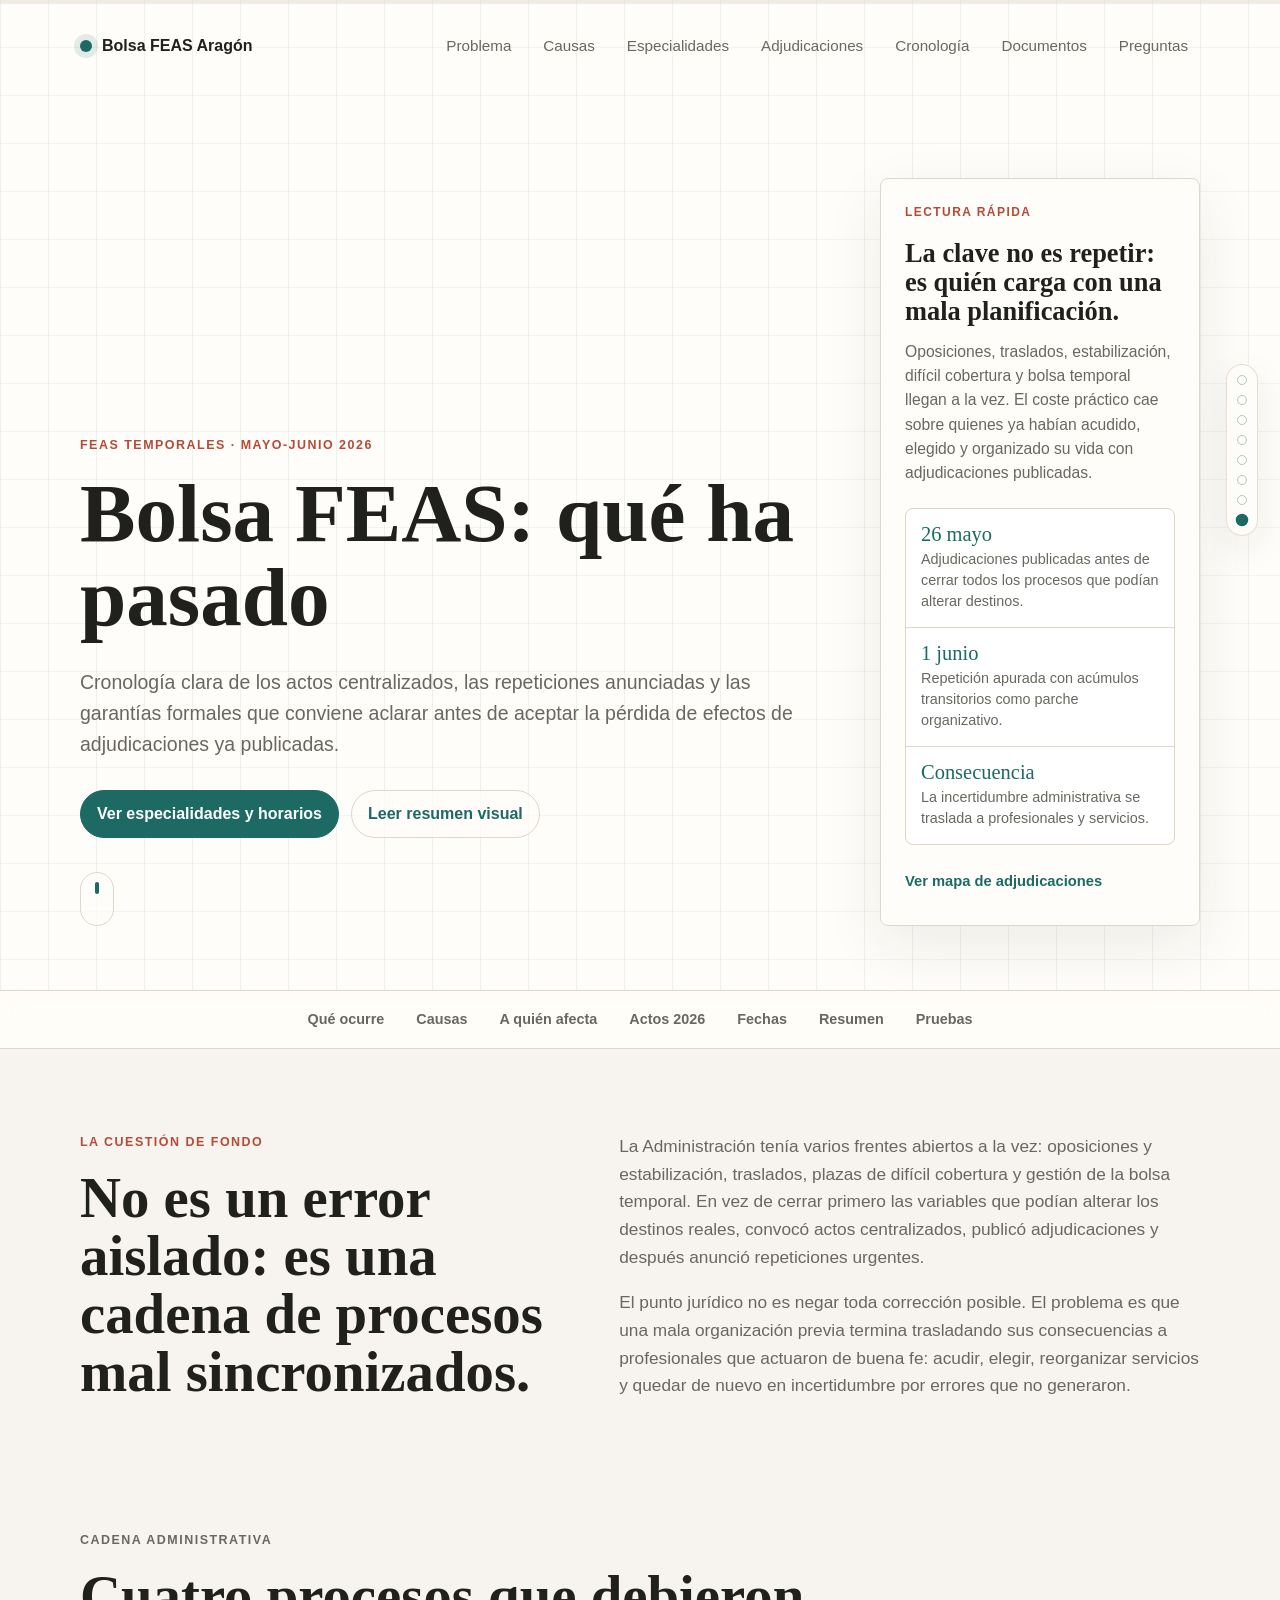
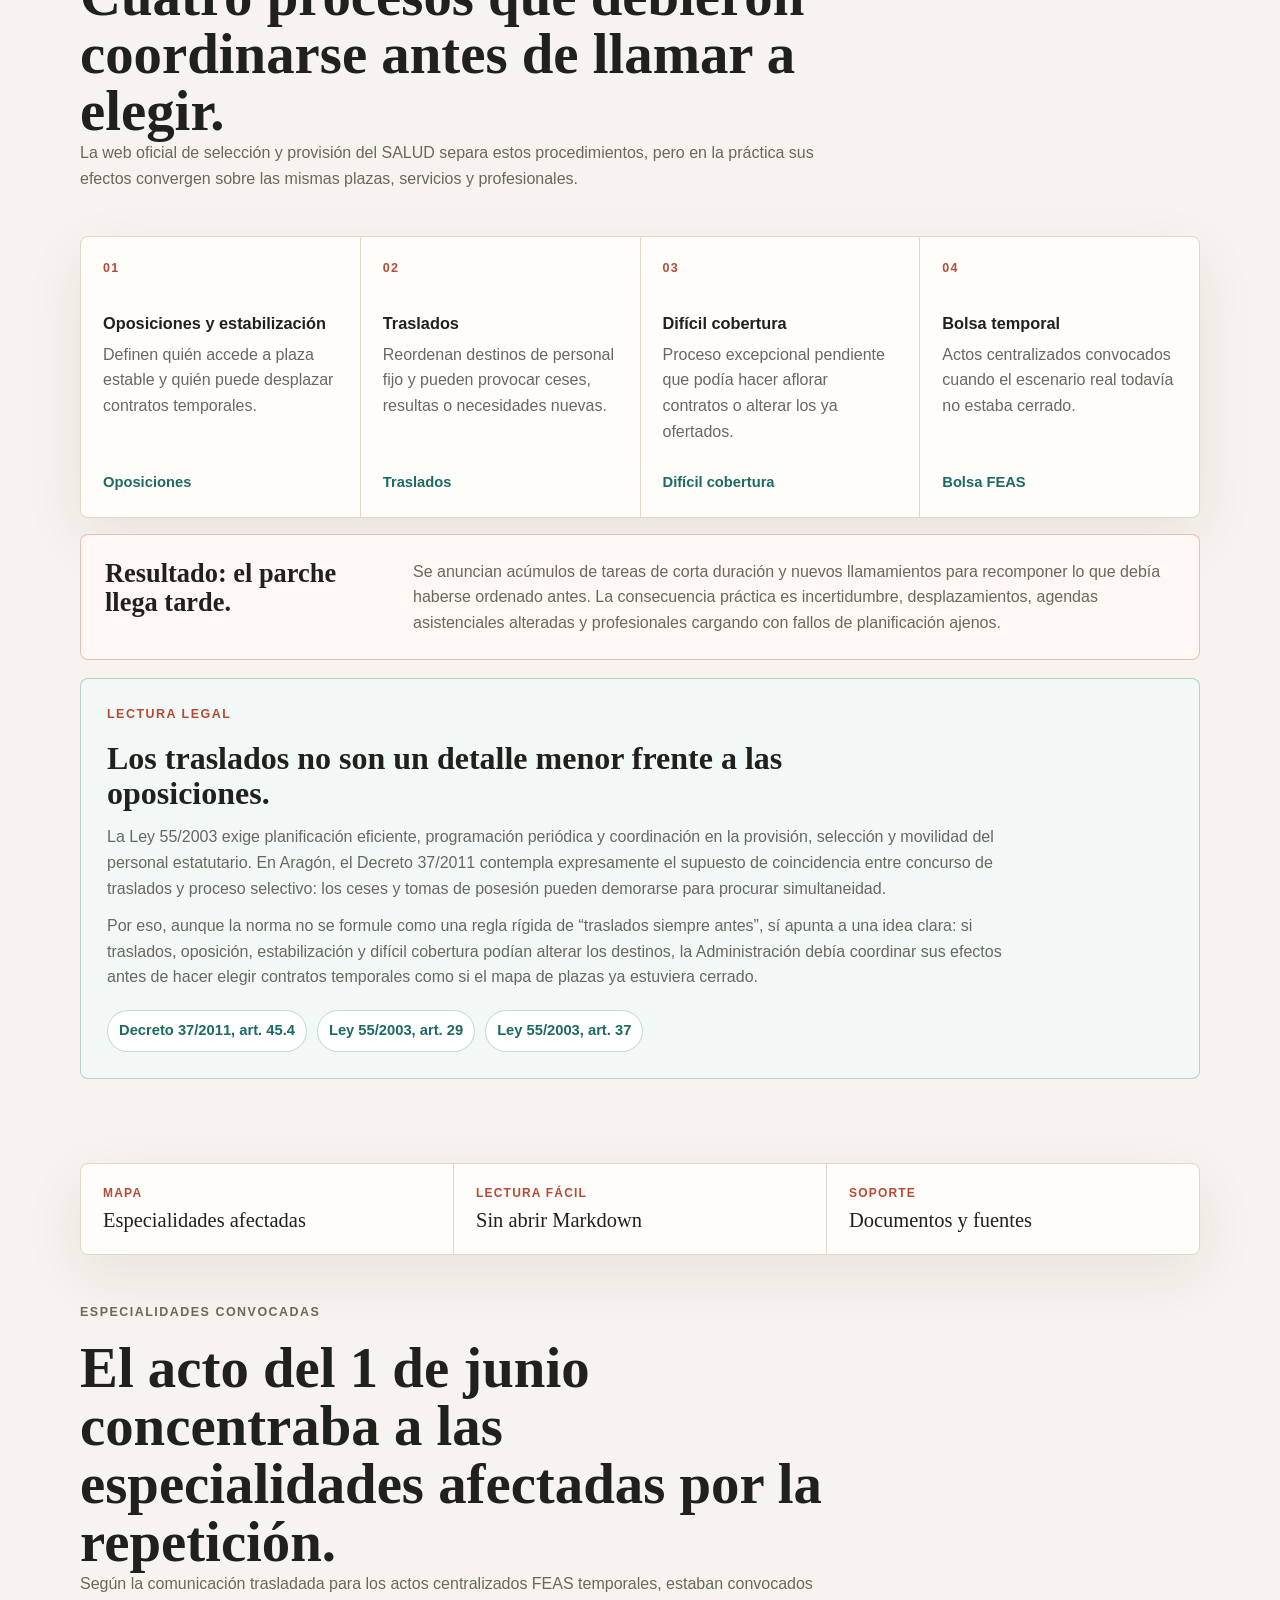
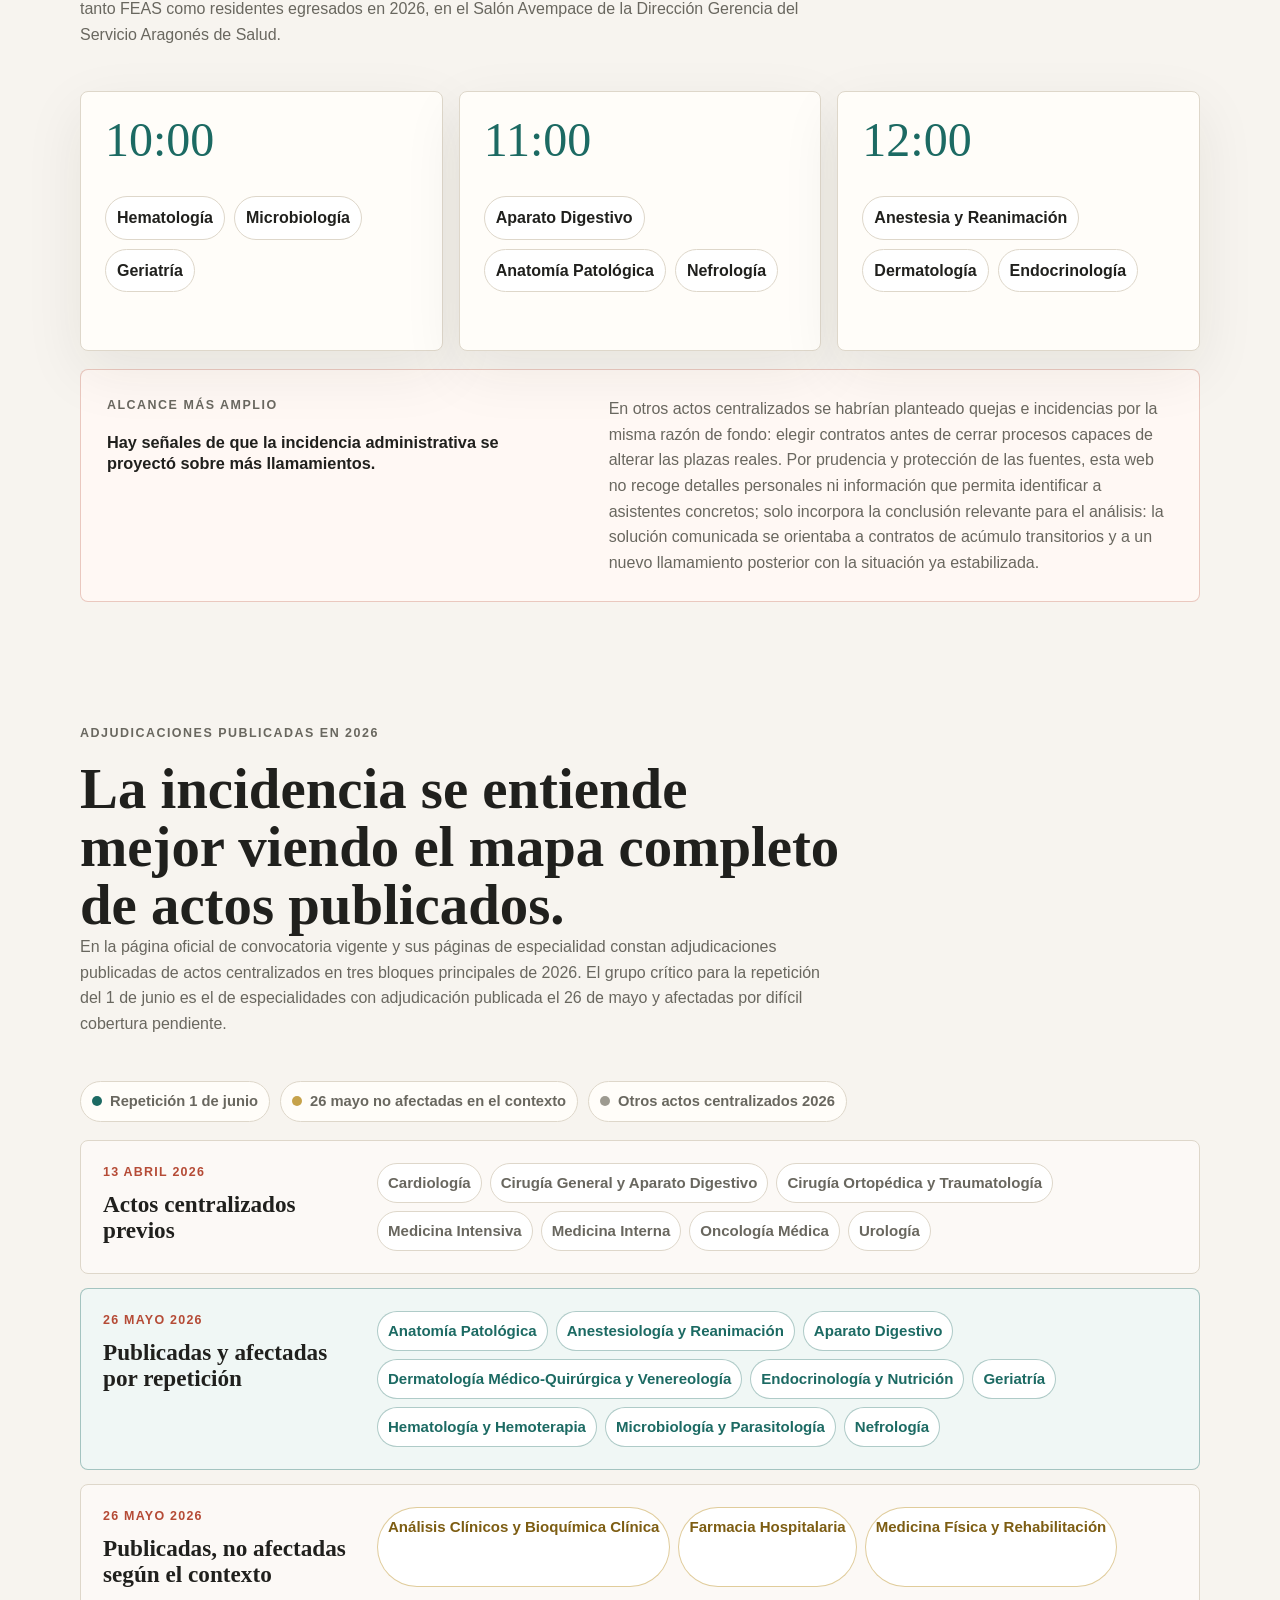
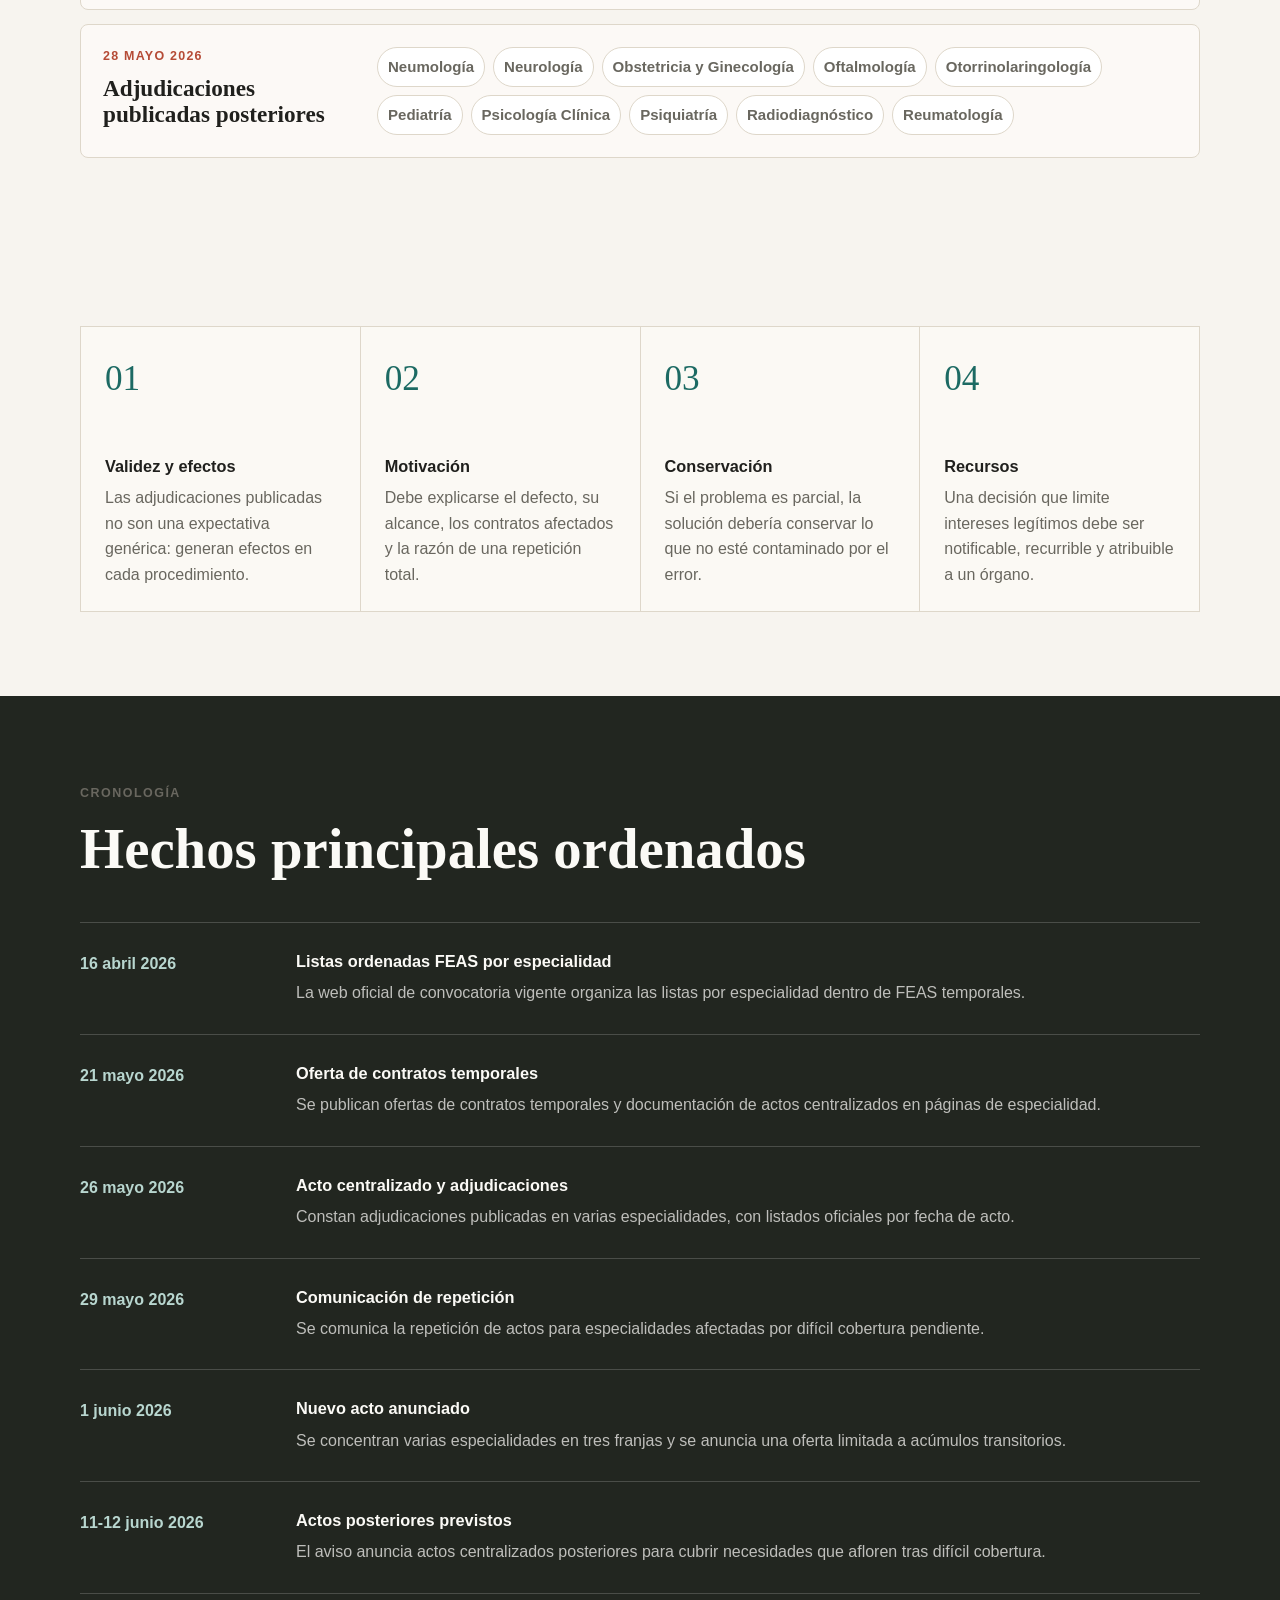
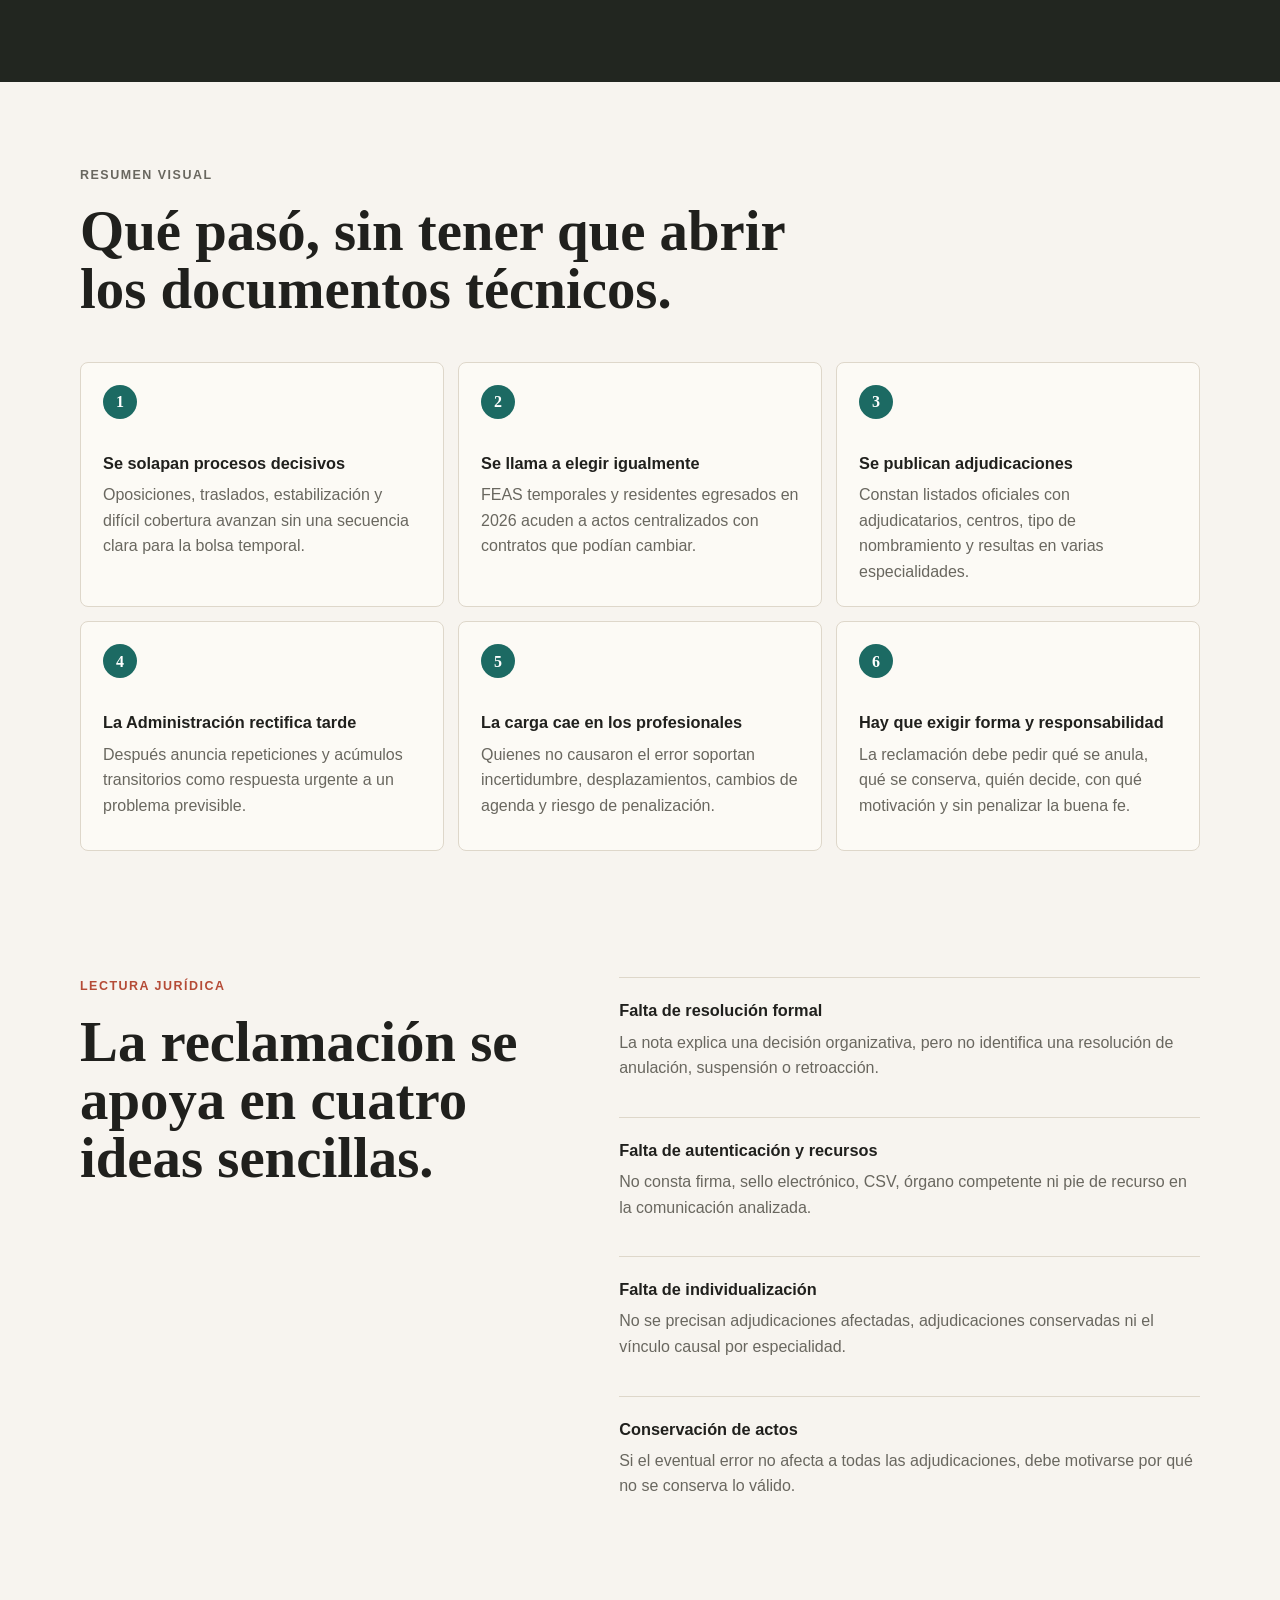
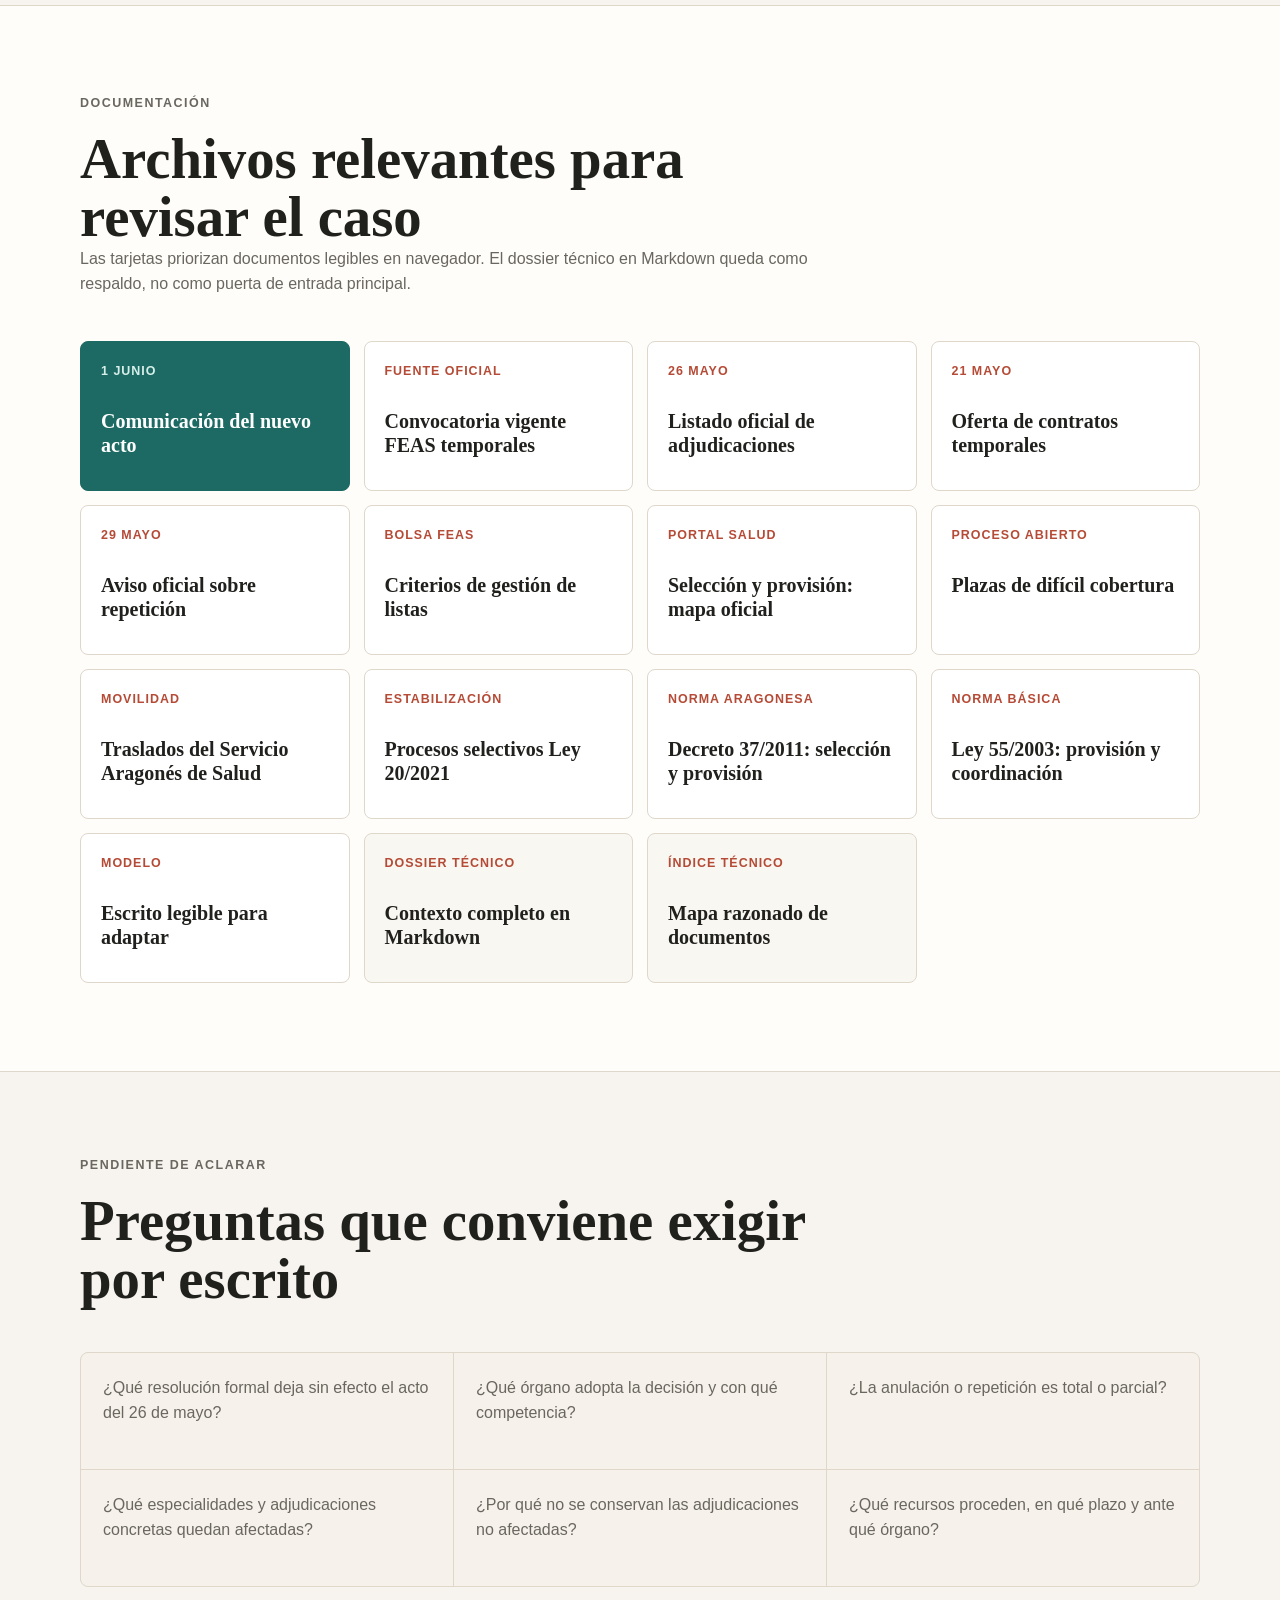
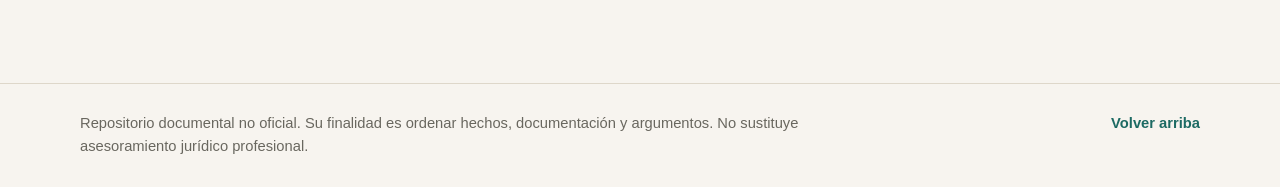
==== index.html @ f65b3ccf "Generaliza foco a especialidades afectadas" ====
<!doctype html>
<html lang="es">
  <head>
    <meta charset="utf-8" />
    <meta name="viewport" content="width=device-width, initial-scale=1" />
    <meta name="robots" content="index,follow" />
    <title>Actos centralizados Bolsa FEAS Aragón | Cronología y documentación</title>
    <meta
      name="description"
      content="Resumen ordenado de la controversia sobre la repetición de actos centralizados de Bolsa FEAS Aragón en varias especialidades, mayo-junio de 2026."
    />
    <link
      rel="icon"
      href="data:image/svg+xml,%3Csvg xmlns='http://www.w3.org/2000/svg' viewBox='0 0 32 32'%3E%3Crect width='32' height='32' rx='7' fill='%231c6a63'/%3E%3Cpath d='M9 20h14v3H9zm0-6h14v3H9zm0-6h14v3H9z' fill='%23fffdf9'/%3E%3C/svg%3E"
    />
    <link rel="stylesheet" href="styles.css" />
  </head>
  <body>
    <div class="scroll-progress" aria-hidden="true">
      <span></span>
    </div>

    <nav class="section-rail" aria-label="Progreso por secciones">
      <a href="#problema" data-section-target="problema" aria-label="Problema"></a>
      <a href="#causas" data-section-target="causas" aria-label="Causas administrativas"></a>
      <a href="#especialidades" data-section-target="especialidades" aria-label="Especialidades"></a>
      <a href="#adjudicaciones" data-section-target="adjudicaciones" aria-label="Adjudicaciones 2026"></a>
      <a href="#cronologia" data-section-target="cronologia" aria-label="Cronología"></a>
      <a href="#resumen" data-section-target="resumen" aria-label="Resumen"></a>
      <a href="#documentos" data-section-target="documentos" aria-label="Documentos"></a>
      <a href="#preguntas" data-section-target="preguntas" aria-label="Preguntas"></a>
    </nav>

    <header class="site-header" id="inicio">
      <nav class="nav" aria-label="Navegación principal">
        <a class="mark" href="#inicio" aria-label="Inicio">
          <span class="mark-dot"></span>
          Bolsa FEAS Aragón
        </a>
        <div class="nav-links">
          <a href="#problema">Problema</a>
          <a href="#causas">Causas</a>
          <a href="#especialidades">Especialidades</a>
          <a href="#adjudicaciones">Adjudicaciones</a>
          <a href="#cronologia">Cronología</a>
          <a href="#documentos">Documentos</a>
          <a href="#preguntas">Preguntas</a>
        </div>
      </nav>

      <section class="hero">
        <div class="hero-copy">
          <p class="eyebrow">FEAS temporales · Mayo-junio 2026</p>
          <h1>Bolsa FEAS: qué ha pasado</h1>
          <p class="lead">
            Cronología clara de los actos centralizados, las repeticiones anunciadas y las garantías
            formales que conviene aclarar antes de aceptar la pérdida de efectos de adjudicaciones ya
            publicadas.
          </p>
          <div class="hero-actions" aria-label="Accesos destacados">
            <a class="button primary-button" href="#especialidades">Ver especialidades y horarios</a>
            <a class="button ghost-button" href="#resumen">Leer resumen visual</a>
          </div>
          <a class="scroll-cue" href="#problema" aria-label="Continuar hacia el contenido">
            <span></span>
          </a>
        </div>
        <aside class="status-panel" aria-label="Lectura rápida del caso">
          <p class="panel-kicker">Lectura rápida</p>
          <strong class="panel-title">La clave no es repetir: es quién carga con una mala planificación.</strong>
          <p class="panel-copy">
            Oposiciones, traslados, estabilización, difícil cobertura y bolsa temporal llegan a la
            vez. El coste práctico cae sobre quienes ya habían acudido, elegido y organizado su vida
            con adjudicaciones publicadas.
          </p>
          <dl class="signal-list">
            <div>
              <dt>26 mayo</dt>
              <dd>Adjudicaciones publicadas antes de cerrar todos los procesos que podían alterar destinos.</dd>
            </div>
            <div>
              <dt>1 junio</dt>
              <dd>Repetición apurada con acúmulos transitorios como parche organizativo.</dd>
            </div>
            <div>
              <dt>Consecuencia</dt>
              <dd>La incertidumbre administrativa se traslada a profesionales y servicios.</dd>
            </div>
          </dl>
          <a class="panel-link" href="#adjudicaciones">Ver mapa de adjudicaciones</a>
        </aside>
      </section>
    </header>

    <main>
      <aside class="quick-map" aria-label="Ruta rápida">
        <a href="#problema">Qué ocurre</a>
        <a href="#causas">Causas</a>
        <a href="#especialidades">A quién afecta</a>
        <a href="#adjudicaciones">Actos 2026</a>
        <a href="#cronologia">Fechas</a>
        <a href="#resumen">Resumen</a>
        <a href="#documentos">Pruebas</a>
      </aside>

      <section class="section intro-grid" id="problema">
        <div>
          <p class="section-kicker">La cuestión de fondo</p>
          <h2>No es un error aislado: es una cadena de procesos mal sincronizados.</h2>
        </div>
        <div class="intro-copy">
          <p>
            La Administración tenía varios frentes abiertos a la vez: oposiciones y estabilización,
            traslados, plazas de difícil cobertura y gestión de la bolsa temporal. En vez de cerrar
            primero las variables que podían alterar los destinos reales, convocó actos centralizados,
            publicó adjudicaciones y después anunció repeticiones urgentes.
          </p>
          <p>
            El punto jurídico no es negar toda corrección posible. El problema es que una mala
            organización previa termina trasladando sus consecuencias a profesionales que actuaron de
            buena fe: acudir, elegir, reorganizar servicios y quedar de nuevo en incertidumbre por
            errores que no generaron.
          </p>
        </div>
      </section>

      <section class="section causes-section" id="causas">
        <div class="section-heading wide-heading">
          <p class="section-kicker">Cadena administrativa</p>
          <h2>Cuatro procesos que debieron coordinarse antes de llamar a elegir.</h2>
          <p>
            La web oficial de selección y provisión del SALUD separa estos procedimientos, pero en la
            práctica sus efectos convergen sobre las mismas plazas, servicios y profesionales.
          </p>
        </div>

        <div class="chain-grid">
          <article>
            <span>01</span>
            <h3>Oposiciones y estabilización</h3>
            <p>Definen quién accede a plaza estable y quién puede desplazar contratos temporales.</p>
            <a href="https://www.aragon.es/-/oposiciones">Oposiciones</a>
          </article>
          <article>
            <span>02</span>
            <h3>Traslados</h3>
            <p>Reordenan destinos de personal fijo y pueden provocar ceses, resultas o necesidades nuevas.</p>
            <a href="https://www.aragon.es/-/traslados">Traslados</a>
          </article>
          <article>
            <span>03</span>
            <h3>Difícil cobertura</h3>
            <p>Proceso excepcional pendiente que podía hacer aflorar contratos o alterar los ya ofertados.</p>
            <a href="https://www.aragon.es/-/procesos-selectivos-plazas-dificil-cobertura.-servicio-aragones-de-salud">Difícil cobertura</a>
          </article>
          <article>
            <span>04</span>
            <h3>Bolsa temporal</h3>
            <p>Actos centralizados convocados cuando el escenario real todavía no estaba cerrado.</p>
            <a href="https://www.aragon.es/-/convocatoria-vigente">Bolsa FEAS</a>
          </article>
        </div>

        <div class="consequence-band">
          <strong>Resultado: el parche llega tarde.</strong>
          <p>
            Se anuncian acúmulos de tareas de corta duración y nuevos llamamientos para recomponer lo
            que debía haberse ordenado antes. La consecuencia práctica es incertidumbre, desplazamientos,
            agendas asistenciales alteradas y profesionales cargando con fallos de planificación ajenos.
          </p>
        </div>

        <div class="legal-note">
          <p class="section-kicker">Lectura legal</p>
          <h3>Los traslados no son un detalle menor frente a las oposiciones.</h3>
          <p>
            La Ley 55/2003 exige planificación eficiente, programación periódica y coordinación en la
            provisión, selección y movilidad del personal estatutario. En Aragón, el Decreto 37/2011
            contempla expresamente el supuesto de coincidencia entre concurso de traslados y proceso
            selectivo: los ceses y tomas de posesión pueden demorarse para procurar simultaneidad.
          </p>
          <p>
            Por eso, aunque la norma no se formule como una regla rígida de “traslados siempre antes”,
            sí apunta a una idea clara: si traslados, oposición, estabilización y difícil cobertura
            podían alterar los destinos, la Administración debía coordinar sus efectos antes de hacer
            elegir contratos temporales como si el mapa de plazas ya estuviera cerrado.
          </p>
          <div class="legal-links">
            <a href="03_documentacion_oficial/05_normativa_general/20110317_decreto_37_2011_seleccion_personal_estatutario.pdf">Decreto 37/2011, art. 45.4</a>
            <a href="https://www.boe.es/buscar/act.php?id=BOE-A-2003-23101#a29">Ley 55/2003, art. 29</a>
            <a href="https://www.boe.es/buscar/act.php?id=BOE-A-2003-23101#a37">Ley 55/2003, art. 37</a>
          </div>
        </div>
      </section>

      <section class="section discovery-strip" aria-label="Lectura rápida">
        <a href="#especialidades">
          <span>Mapa</span>
          Especialidades afectadas
        </a>
        <a href="#resumen">
          <span>Lectura fácil</span>
          Sin abrir Markdown
        </a>
        <a href="#documentos">
          <span>Soporte</span>
          Documentos y fuentes
        </a>
      </section>

      <section class="section specialties-section" id="especialidades">
        <div class="section-heading wide-heading">
          <p class="section-kicker">Especialidades convocadas</p>
          <h2>El acto del 1 de junio concentraba a las especialidades afectadas por la repetición.</h2>
          <p>
            Según la comunicación trasladada para los actos centralizados FEAS temporales, estaban
            convocados tanto FEAS como residentes egresados en 2026, en el Salón Avempace de la
            Dirección Gerencia del Servicio Aragonés de Salud.
          </p>
        </div>

        <div class="schedule-board">
          <article class="schedule-card">
            <time datetime="2026-06-01T10:00">10:00</time>
            <div class="specialty-tags">
              <span>Hematología</span>
              <span>Microbiología</span>
              <span>Geriatría</span>
            </div>
          </article>
          <article class="schedule-card">
            <time datetime="2026-06-01T11:00">11:00</time>
            <div class="specialty-tags">
              <span>Aparato Digestivo</span>
              <span>Anatomía Patológica</span>
              <span>Nefrología</span>
            </div>
          </article>
          <article class="schedule-card">
            <time datetime="2026-06-01T12:00">12:00</time>
            <div class="specialty-tags">
              <span>Anestesia y Reanimación</span>
              <span>Dermatología</span>
              <span>Endocrinología</span>
            </div>
          </article>
        </div>

        <div class="pattern-note">
          <div>
            <p class="section-kicker">Alcance más amplio</p>
            <h3>Hay señales de que la incidencia administrativa se proyectó sobre más llamamientos.</h3>
          </div>
          <p>
            En otros actos centralizados se habrían planteado quejas e incidencias por la misma razón
            de fondo: elegir contratos antes de cerrar procesos capaces de alterar las plazas reales.
            Por prudencia y protección de las fuentes, esta web no recoge detalles personales ni
            información que permita identificar a asistentes concretos; solo incorpora la conclusión
            relevante para el análisis: la solución comunicada se orientaba a contratos de acúmulo
            transitorios y a un nuevo llamamiento posterior con la situación ya estabilizada.
          </p>
        </div>
      </section>

      <section class="section adjudications-section" id="adjudicaciones">
        <div class="section-heading wide-heading">
          <p class="section-kicker">Adjudicaciones publicadas en 2026</p>
          <h2>La incidencia se entiende mejor viendo el mapa completo de actos publicados.</h2>
          <p>
            En la página oficial de convocatoria vigente y sus páginas de especialidad constan
            adjudicaciones publicadas de actos centralizados en tres bloques principales de 2026.
            El grupo crítico para la repetición del 1 de junio es el de especialidades con
            adjudicación publicada el 26 de mayo y afectadas por difícil cobertura pendiente.
          </p>
        </div>

        <div class="legend" aria-label="Leyenda de grupos">
          <span><i class="legend-dot affected"></i> Repetición 1 de junio</span>
          <span><i class="legend-dot not-affected"></i> 26 mayo no afectadas en el contexto</span>
          <span><i class="legend-dot other"></i> Otros actos centralizados 2026</span>
        </div>

        <div class="adjudication-groups">
          <article class="adjudication-group">
            <div class="group-date">
              <span>13 abril 2026</span>
              <strong>Actos centralizados previos</strong>
            </div>
            <div class="specialty-list compact-list">
              <span>Cardiología</span>
              <span>Cirugía General y Aparato Digestivo</span>
              <span>Cirugía Ortopédica y Traumatología</span>
              <span>Medicina Intensiva</span>
              <span>Medicina Interna</span>
              <span>Oncología Médica</span>
              <span>Urología</span>
            </div>
          </article>

          <article class="adjudication-group highlight-group">
            <div class="group-date">
              <span>26 mayo 2026</span>
              <strong>Publicadas y afectadas por repetición</strong>
            </div>
            <div class="specialty-list">
              <span class="affected-item">Anatomía Patológica</span>
              <span class="affected-item">Anestesiología y Reanimación</span>
              <span class="affected-item">Aparato Digestivo</span>
              <span class="affected-item">Dermatología Médico-Quirúrgica y Venereología</span>
              <span class="affected-item">Endocrinología y Nutrición</span>
              <span class="affected-item">Geriatría</span>
              <span class="affected-item">Hematología y Hemoterapia</span>
              <span class="affected-item">Microbiología y Parasitología</span>
              <span class="affected-item">Nefrología</span>
            </div>
          </article>

          <article class="adjudication-group">
            <div class="group-date">
              <span>26 mayo 2026</span>
              <strong>Publicadas, no afectadas según el contexto</strong>
            </div>
            <div class="specialty-list compact-list">
              <span class="not-affected-item">Análisis Clínicos y Bioquímica Clínica</span>
              <span class="not-affected-item">Farmacia Hospitalaria</span>
              <span class="not-affected-item">Medicina Física y Rehabilitación</span>
            </div>
          </article>

          <article class="adjudication-group">
            <div class="group-date">
              <span>28 mayo 2026</span>
              <strong>Adjudicaciones publicadas posteriores</strong>
            </div>
            <div class="specialty-list compact-list">
              <span>Neumología</span>
              <span>Neurología</span>
              <span>Obstetricia y Ginecología</span>
              <span>Oftalmología</span>
              <span>Otorrinolaringología</span>
              <span>Pediatría</span>
              <span>Psicología Clínica</span>
              <span>Psiquiatría</span>
              <span>Radiodiagnóstico</span>
              <span>Reumatología</span>
            </div>
          </article>
        </div>
      </section>

      <section class="section">
        <div class="principles">
          <article>
            <span class="number">01</span>
            <h3>Validez y efectos</h3>
            <p>Las adjudicaciones publicadas no son una expectativa genérica: generan efectos en cada procedimiento.</p>
          </article>
          <article>
            <span class="number">02</span>
            <h3>Motivación</h3>
            <p>Debe explicarse el defecto, su alcance, los contratos afectados y la razón de una repetición total.</p>
          </article>
          <article>
            <span class="number">03</span>
            <h3>Conservación</h3>
            <p>Si el problema es parcial, la solución debería conservar lo que no esté contaminado por el error.</p>
          </article>
          <article>
            <span class="number">04</span>
            <h3>Recursos</h3>
            <p>Una decisión que limite intereses legítimos debe ser notificable, recurrible y atribuible a un órgano.</p>
          </article>
        </div>
      </section>

      <section class="section timeline-section" id="cronologia">
        <div class="section-heading">
          <p class="section-kicker">Cronología</p>
          <h2>Hechos principales ordenados</h2>
        </div>

        <ol class="timeline">
          <li>
            <time datetime="2026-04-16">16 abril 2026</time>
            <div>
              <h3>Listas ordenadas FEAS por especialidad</h3>
              <p>La web oficial de convocatoria vigente organiza las listas por especialidad dentro de FEAS temporales.</p>
            </div>
          </li>
          <li>
            <time datetime="2026-05-21">21 mayo 2026</time>
            <div>
              <h3>Oferta de contratos temporales</h3>
              <p>Se publican ofertas de contratos temporales y documentación de actos centralizados en páginas de especialidad.</p>
            </div>
          </li>
          <li>
            <time datetime="2026-05-26">26 mayo 2026</time>
            <div>
              <h3>Acto centralizado y adjudicaciones</h3>
              <p>Constan adjudicaciones publicadas en varias especialidades, con listados oficiales por fecha de acto.</p>
            </div>
          </li>
          <li>
            <time datetime="2026-05-29">29 mayo 2026</time>
            <div>
              <h3>Comunicación de repetición</h3>
              <p>Se comunica la repetición de actos para especialidades afectadas por difícil cobertura pendiente.</p>
            </div>
          </li>
          <li>
            <time datetime="2026-06-01">1 junio 2026</time>
            <div>
              <h3>Nuevo acto anunciado</h3>
              <p>Se concentran varias especialidades en tres franjas y se anuncia una oferta limitada a acúmulos transitorios.</p>
            </div>
          </li>
          <li>
            <time datetime="2026-06-11">11-12 junio 2026</time>
            <div>
              <h3>Actos posteriores previstos</h3>
              <p>El aviso anuncia actos centralizados posteriores para cubrir necesidades que afloren tras difícil cobertura.</p>
            </div>
          </li>
        </ol>
      </section>

      <section class="section readable-section" id="resumen">
        <div class="section-heading wide-heading">
          <p class="section-kicker">Resumen visual</p>
          <h2>Qué pasó, sin tener que abrir los documentos técnicos.</h2>
        </div>

        <div class="story-grid">
          <article>
            <span>1</span>
            <h3>Se solapan procesos decisivos</h3>
            <p>Oposiciones, traslados, estabilización y difícil cobertura avanzan sin una secuencia clara para la bolsa temporal.</p>
          </article>
          <article>
            <span>2</span>
            <h3>Se llama a elegir igualmente</h3>
            <p>FEAS temporales y residentes egresados en 2026 acuden a actos centralizados con contratos que podían cambiar.</p>
          </article>
          <article>
            <span>3</span>
            <h3>Se publican adjudicaciones</h3>
            <p>Constan listados oficiales con adjudicatarios, centros, tipo de nombramiento y resultas en varias especialidades.</p>
          </article>
          <article>
            <span>4</span>
            <h3>La Administración rectifica tarde</h3>
            <p>Después anuncia repeticiones y acúmulos transitorios como respuesta urgente a un problema previsible.</p>
          </article>
          <article>
            <span>5</span>
            <h3>La carga cae en los profesionales</h3>
            <p>Quienes no causaron el error soportan incertidumbre, desplazamientos, cambios de agenda y riesgo de penalización.</p>
          </article>
          <article>
            <span>6</span>
            <h3>Hay que exigir forma y responsabilidad</h3>
            <p>La reclamación debe pedir qué se anula, qué se conserva, quién decide, con qué motivación y sin penalizar la buena fe.</p>
          </article>
        </div>
      </section>

      <section class="section split">
        <div>
          <p class="section-kicker">Lectura jurídica</p>
          <h2>La reclamación se apoya en cuatro ideas sencillas.</h2>
        </div>
        <div class="argument-list">
          <article>
            <h3>Falta de resolución formal</h3>
            <p>La nota explica una decisión organizativa, pero no identifica una resolución de anulación, suspensión o retroacción.</p>
          </article>
          <article>
            <h3>Falta de autenticación y recursos</h3>
            <p>No consta firma, sello electrónico, CSV, órgano competente ni pie de recurso en la comunicación analizada.</p>
          </article>
          <article>
            <h3>Falta de individualización</h3>
            <p>No se precisan adjudicaciones afectadas, adjudicaciones conservadas ni el vínculo causal por especialidad.</p>
          </article>
          <article>
            <h3>Conservación de actos</h3>
            <p>Si el eventual error no afecta a todas las adjudicaciones, debe motivarse por qué no se conserva lo válido.</p>
          </article>
        </div>
      </section>

      <section class="section docs-section" id="documentos">
        <div class="section-heading">
          <p class="section-kicker">Documentación</p>
          <h2>Archivos relevantes para revisar el caso</h2>
          <p>
            Las tarjetas priorizan documentos legibles en navegador. El dossier técnico en Markdown queda como respaldo, no como puerta de entrada principal.
          </p>
        </div>

        <div class="doc-grid">
          <a class="doc-card primary" href="01_envio_generico/adjuntos/02_comunicacion_acto_1_junio_bolsa_feas.pdf">
            <span>1 junio</span>
            <strong>Comunicación del nuevo acto</strong>
          </a>
          <a class="doc-card" href="https://www.aragon.es/-/convocatoria-vigente">
            <span>Fuente oficial</span>
            <strong>Convocatoria vigente FEAS temporales</strong>
          </a>
          <a class="doc-card" href="03_documentacion_oficial/01_acto_centralizado_2026/20260526_adjudicaciones_acto_centralizado_anestesia.pdf">
            <span>26 mayo</span>
            <strong>Listado oficial de adjudicaciones</strong>
          </a>
          <a class="doc-card" href="03_documentacion_oficial/01_acto_centralizado_2026/20260521_oferta_contratos_temporales_anestesia.pdf">
            <span>21 mayo</span>
            <strong>Oferta de contratos temporales</strong>
          </a>
          <a class="doc-card" href="03_documentacion_oficial/06_avisos_y_comunicaciones/20260529_aviso_viernes_29_mayo_salud.pdf">
            <span>29 mayo</span>
            <strong>Aviso oficial sobre repetición</strong>
          </a>
          <a class="doc-card" href="03_documentacion_oficial/02_normas_bolsa_fea/20221013_criterios_gestion_listas_fea_temporales.pdf">
            <span>Bolsa FEAS</span>
            <strong>Criterios de gestión de listas</strong>
          </a>
          <a class="doc-card" href="https://www.aragon.es/-/trabajar-en-el-salud-seleccion-y-provision-">
            <span>Portal SALUD</span>
            <strong>Selección y provisión: mapa oficial</strong>
          </a>
          <a class="doc-card" href="https://www.aragon.es/-/procesos-selectivos-plazas-dificil-cobertura.-servicio-aragones-de-salud">
            <span>Proceso abierto</span>
            <strong>Plazas de difícil cobertura</strong>
          </a>
          <a class="doc-card" href="https://www.aragon.es/-/traslados">
            <span>Movilidad</span>
            <strong>Traslados del Servicio Aragonés de Salud</strong>
          </a>
          <a class="doc-card" href="https://www.aragon.es/-/procesos-selectivos-de-estabilizacion.-ley-20/2021.-servicio-aragones-de-salud">
            <span>Estabilización</span>
            <strong>Procesos selectivos Ley 20/2021</strong>
          </a>
          <a class="doc-card" href="03_documentacion_oficial/05_normativa_general/20110317_decreto_37_2011_seleccion_personal_estatutario.pdf">
            <span>Norma aragonesa</span>
            <strong>Decreto 37/2011: selección y provisión</strong>
          </a>
          <a class="doc-card" href="https://www.boe.es/buscar/act.php?id=BOE-A-2003-23101#a29">
            <span>Norma básica</span>
            <strong>Ley 55/2003: provisión y coordinación</strong>
          </a>
          <a class="doc-card" href="modelo.html">
            <span>Modelo</span>
            <strong>Escrito legible para adaptar</strong>
          </a>
          <a class="doc-card subtle-card" href="02_contexto_y_analisis/CONTEXTO.md">
            <span>Dossier técnico</span>
            <strong>Contexto completo en Markdown</strong>
          </a>
          <a class="doc-card subtle-card" href="02_contexto_y_analisis/DOCUMENTACION_OFICIAL.md">
            <span>Índice técnico</span>
            <strong>Mapa razonado de documentos</strong>
          </a>
        </div>
      </section>

      <section class="section questions" id="preguntas">
        <div class="section-heading">
          <p class="section-kicker">Pendiente de aclarar</p>
          <h2>Preguntas que conviene exigir por escrito</h2>
        </div>
        <div class="question-grid">
          <p>¿Qué resolución formal deja sin efecto el acto del 26 de mayo?</p>
          <p>¿Qué órgano adopta la decisión y con qué competencia?</p>
          <p>¿La anulación o repetición es total o parcial?</p>
          <p>¿Qué especialidades y adjudicaciones concretas quedan afectadas?</p>
          <p>¿Por qué no se conservan las adjudicaciones no afectadas?</p>
          <p>¿Qué recursos proceden, en qué plazo y ante qué órgano?</p>
        </div>
      </section>
    </main>

    <footer class="footer">
      <p>
        Repositorio documental no oficial. Su finalidad es ordenar hechos, documentación y argumentos.
        No sustituye asesoramiento jurídico profesional.
      </p>
      <a href="#inicio">Volver arriba</a>
    </footer>
    <script src="main.js"></script>
  </body>
</html>
---- styles.css ----
:root {
  --bg: #f7f4ef;
  --paper: #fffdf9;
  --ink: #20201d;
  --muted: #69675f;
  --line: #ded7ca;
  --accent: #1c6a63;
  --accent-2: #b54b36;
  --soft: #e9efe9;
  --shadow: 0 20px 60px rgba(44, 37, 25, 0.08);
}

* {
  box-sizing: border-box;
}

html {
  scroll-behavior: smooth;
}

body {
  margin: 0;
  background: var(--bg);
  color: var(--ink);
  font-family: "Aptos", "Segoe UI", sans-serif;
  line-height: 1.6;
  overflow-x: hidden;
}

.scroll-progress {
  position: fixed;
  top: 0;
  left: 0;
  z-index: 20;
  width: 100%;
  height: 4px;
  background: rgba(222, 215, 202, 0.45);
}

.scroll-progress span {
  display: block;
  width: 100%;
  height: 100%;
  transform: scaleX(0);
  transform-origin: left center;
  background: linear-gradient(90deg, var(--accent), var(--accent-2));
}

.section-rail {
  position: fixed;
  top: 50%;
  right: 22px;
  z-index: 12;
  display: grid;
  gap: 10px;
  padding: 10px;
  border: 1px solid rgba(222, 215, 202, 0.8);
  border-radius: 999px;
  background: rgba(255, 253, 249, 0.76);
  box-shadow: 0 12px 36px rgba(44, 37, 25, 0.08);
  transform: translateY(-50%);
  backdrop-filter: blur(10px);
}

.section-rail a {
  position: relative;
  width: 10px;
  height: 10px;
  border: 1px solid rgba(28, 106, 99, 0.34);
  border-radius: 999px;
  background: transparent;
  text-decoration: none;
  transition: background 160ms ease, transform 160ms ease, border-color 160ms ease;
}

.section-rail a:hover,
.section-rail a.is-active {
  border-color: var(--accent);
  background: var(--accent);
  transform: scale(1.25);
}

a {
  color: inherit;
}

.site-header {
  min-height: 88vh;
  border-bottom: 1px solid var(--line);
  background:
    linear-gradient(90deg, rgba(28, 106, 99, 0.08) 1px, transparent 1px),
    linear-gradient(0deg, rgba(28, 106, 99, 0.06) 1px, transparent 1px),
    var(--paper);
  background-size: 48px 48px;
}

.nav {
  display: flex;
  align-items: center;
  justify-content: space-between;
  gap: 24px;
  width: min(1120px, calc(100% - 40px));
  margin: 0 auto;
  padding: 26px 0;
}

.mark,
.nav-links a {
  text-decoration: none;
}

.mark {
  display: inline-flex;
  align-items: center;
  gap: 10px;
  font-weight: 700;
}

.mark-dot {
  width: 12px;
  height: 12px;
  border-radius: 999px;
  background: var(--accent);
  box-shadow: 0 0 0 6px rgba(28, 106, 99, 0.12);
}

.nav-links {
  display: flex;
  gap: 8px;
  color: var(--muted);
  font-size: 0.95rem;
}

.nav-links a {
  padding: 8px 12px;
  border-radius: 999px;
}

.nav-links a:hover {
  background: var(--soft);
  color: var(--ink);
}

.hero {
  display: grid;
  grid-template-columns: minmax(0, 1fr) 320px;
  gap: 44px;
  align-items: end;
  width: min(1120px, calc(100% - 40px));
  margin: 0 auto;
  padding: 86px 0 64px;
}

.hero-copy h1 {
  max-width: 760px;
  margin: 0;
  font-family: Georgia, "Times New Roman", serif;
  font-size: 5.2rem;
  line-height: 1;
  letter-spacing: 0;
}

.eyebrow,
.section-kicker {
  margin: 0 0 16px;
  color: var(--accent-2);
  font-size: 0.78rem;
  font-weight: 800;
  letter-spacing: 0.12em;
  text-transform: uppercase;
}

.lead {
  max-width: 730px;
  margin: 28px 0 0;
  color: var(--muted);
  font-size: 1.22rem;
}

.hero-actions {
  display: flex;
  flex-wrap: wrap;
  gap: 12px;
  margin-top: 30px;
}

.scroll-cue {
  display: inline-grid;
  width: 34px;
  height: 54px;
  margin-top: 34px;
  place-items: start center;
  border: 1px solid var(--line);
  border-radius: 999px;
  background: rgba(255, 253, 249, 0.66);
  text-decoration: none;
}

.scroll-cue span {
  width: 4px;
  height: 12px;
  margin-top: 9px;
  border-radius: 999px;
  background: var(--accent);
  animation: cue-slide 1.4s ease-in-out infinite;
}

@keyframes cue-slide {
  0%,
  100% {
    transform: translateY(0);
    opacity: 0.55;
  }

  50% {
    transform: translateY(17px);
    opacity: 1;
  }
}

.button {
  display: inline-flex;
  align-items: center;
  min-height: 44px;
  padding: 10px 16px;
  border: 1px solid var(--line);
  border-radius: 999px;
  font-weight: 800;
  text-decoration: none;
}

.primary-button {
  background: var(--accent);
  border-color: var(--accent);
  color: #fff;
}

.ghost-button {
  background: rgba(255, 253, 249, 0.7);
  color: var(--accent);
}

.status-panel {
  display: block;
  padding: 24px;
  border: 1px solid var(--line);
  border-radius: 8px;
  background: rgba(255, 253, 249, 0.94);
  box-shadow: var(--shadow);
}

.panel-kicker {
  margin-bottom: 16px;
  color: var(--accent-2);
  font-size: 0.75rem;
  font-weight: 800;
  letter-spacing: 0.12em;
  text-transform: uppercase;
}

.panel-title {
  display: block;
  font-family: Georgia, "Times New Roman", serif;
  font-size: 1.65rem;
  line-height: 1.1;
  letter-spacing: 0;
}

.panel-copy {
  margin-top: 14px;
  color: var(--muted);
  font-size: 0.98rem;
  line-height: 1.55;
}

.signal-list {
  display: grid;
  gap: 1px;
  overflow: hidden;
  margin: 22px 0 18px;
  padding: 0;
  border: 1px solid var(--line);
  border-radius: 8px;
  background: var(--line);
}

.signal-list div {
  padding: 15px;
  background: #fff;
}

.signal-list dt {
  display: block;
  margin-bottom: 5px;
  color: var(--accent);
  font-family: Georgia, "Times New Roman", serif;
  font-size: 1.28rem;
  line-height: 1;
}

.signal-list dd {
  margin: 0;
  color: var(--muted);
  font-size: 0.9rem;
  line-height: 1.45;
}

.panel-link {
  display: inline-flex;
  align-items: center;
  min-height: 38px;
  color: var(--accent);
  font-size: 0.92rem;
  font-weight: 800;
  text-decoration: none;
}

.panel-link:hover {
  text-decoration: underline;
}

.quick-map {
  position: sticky;
  top: 0;
  z-index: 5;
  display: flex;
  justify-content: center;
  gap: 8px;
  padding: 10px 20px;
  border-bottom: 1px solid var(--line);
  background: rgba(255, 253, 249, 0.92);
  backdrop-filter: blur(12px);
}

.quick-map a {
  padding: 7px 12px;
  border-radius: 999px;
  color: var(--muted);
  font-size: 0.9rem;
  font-weight: 700;
  text-decoration: none;
}

.quick-map a:hover {
  background: var(--soft);
  color: var(--ink);
}

.section {
  width: min(1120px, calc(100% - 40px));
  margin: 0 auto;
  padding: 84px 0;
}

.intro-grid,
.split {
  display: grid;
  grid-template-columns: 0.9fr 1.1fr;
  gap: 64px;
  align-items: start;
}

h2 {
  margin: 0;
  font-family: Georgia, "Times New Roman", serif;
  font-size: 3.55rem;
  line-height: 1.02;
  letter-spacing: 0;
}

h3 {
  margin: 0 0 8px;
  font-size: 1.02rem;
  line-height: 1.3;
}

p {
  margin: 0;
}

.intro-copy {
  display: grid;
  gap: 18px;
  color: var(--muted);
  font-size: 1.08rem;
}

.discovery-strip {
  display: grid;
  grid-template-columns: repeat(3, minmax(0, 1fr));
  gap: 1px;
  overflow: hidden;
  padding: 0;
  border: 1px solid var(--line);
  border-radius: 8px;
  background: var(--line);
  box-shadow: var(--shadow);
}

.discovery-strip a {
  padding: 22px;
  background: var(--paper);
  text-decoration: none;
  font-family: Georgia, "Times New Roman", serif;
  font-size: 1.28rem;
  line-height: 1.18;
}

.discovery-strip span {
  display: block;
  margin-bottom: 8px;
  color: var(--accent-2);
  font-family: "Aptos", "Segoe UI", sans-serif;
  font-size: 0.75rem;
  font-weight: 800;
  letter-spacing: 0.1em;
  text-transform: uppercase;
}

.wide-heading {
  max-width: 900px;
}

.specialties-section {
  padding-top: 48px;
}

.schedule-board {
  display: grid;
  grid-template-columns: repeat(3, minmax(0, 1fr));
  gap: 16px;
}

.schedule-card {
  min-height: 260px;
  padding: 24px;
  border: 1px solid var(--line);
  border-radius: 8px;
  background: var(--paper);
  box-shadow: var(--shadow);
}

.schedule-card time {
  display: block;
  margin-bottom: 32px;
  color: var(--accent);
  font-family: Georgia, "Times New Roman", serif;
  font-size: 3rem;
  line-height: 1;
}

.specialty-tags {
  display: flex;
  flex-wrap: wrap;
  gap: 9px;
}

.specialty-tags span {
  padding: 8px 11px;
  border: 1px solid var(--line);
  border-radius: 999px;
  background: #fff;
  color: var(--ink);
  font-weight: 700;
}

.pattern-note {
  display: grid;
  grid-template-columns: 0.9fr 1.1fr;
  gap: 40px;
  margin-top: 18px;
  padding: 26px;
  border: 1px solid rgba(181, 75, 54, 0.28);
  border-radius: 8px;
  background: #fff8f4;
}

.pattern-note p {
  color: var(--muted);
}

.causes-section {
  padding-top: 46px;
}

.chain-grid {
  display: grid;
  grid-template-columns: repeat(4, minmax(0, 1fr));
  gap: 1px;
  overflow: hidden;
  border: 1px solid var(--line);
  border-radius: 8px;
  background: var(--line);
  box-shadow: var(--shadow);
}

.chain-grid article {
  display: flex;
  min-height: 280px;
  flex-direction: column;
  padding: 22px;
  background: var(--paper);
}

.chain-grid span {
  display: block;
  margin-bottom: 34px;
  color: var(--accent-2);
  font-size: 0.78rem;
  font-weight: 800;
  letter-spacing: 0.1em;
}

.chain-grid p {
  color: var(--muted);
}

.chain-grid a {
  margin-top: auto;
  color: var(--accent);
  font-size: 0.92rem;
  font-weight: 800;
  text-decoration: none;
}

.chain-grid a:hover {
  text-decoration: underline;
}

.consequence-band {
  display: grid;
  grid-template-columns: 280px minmax(0, 1fr);
  gap: 28px;
  margin-top: 16px;
  padding: 24px;
  border: 1px solid rgba(181, 75, 54, 0.32);
  border-radius: 8px;
  background: #fff7f3;
}

.consequence-band strong {
  font-family: Georgia, "Times New Roman", serif;
  font-size: 1.65rem;
  line-height: 1.12;
}

.consequence-band p {
  color: var(--muted);
}

.legal-note {
  margin-top: 18px;
  padding: 26px;
  border: 1px solid rgba(28, 106, 99, 0.28);
  border-radius: 8px;
  background: #f2f8f6;
}

.legal-note h3 {
  max-width: 760px;
  margin-bottom: 14px;
  font-family: Georgia, "Times New Roman", serif;
  font-size: 2rem;
  line-height: 1.08;
  letter-spacing: 0;
}

.legal-note p:not(.section-kicker) {
  max-width: 900px;
  margin-top: 12px;
  color: var(--muted);
}

.legal-links {
  display: flex;
  flex-wrap: wrap;
  gap: 10px;
  margin-top: 20px;
}

.legal-links a {
  padding: 8px 11px;
  border: 1px solid rgba(28, 106, 99, 0.25);
  border-radius: 999px;
  background: #fff;
  color: var(--accent);
  font-size: 0.92rem;
  font-weight: 800;
  text-decoration: none;
}

.legal-links a:hover {
  border-color: var(--accent);
}

.adjudications-section {
  padding-top: 38px;
}

.legend {
  display: flex;
  flex-wrap: wrap;
  gap: 10px;
  margin-bottom: 18px;
}

.legend span {
  display: inline-flex;
  align-items: center;
  gap: 8px;
  padding: 8px 11px;
  border: 1px solid var(--line);
  border-radius: 999px;
  background: var(--paper);
  color: var(--muted);
  font-size: 0.92rem;
  font-weight: 700;
}

.legend-dot {
  width: 10px;
  height: 10px;
  border-radius: 999px;
}

.legend-dot.affected {
  background: var(--accent);
}

.legend-dot.not-affected {
  background: #c6a24a;
}

.legend-dot.other {
  background: #9d9a90;
}

.adjudication-groups {
  display: grid;
  gap: 14px;
}

.adjudication-group {
  display: grid;
  grid-template-columns: 250px minmax(0, 1fr);
  gap: 24px;
  padding: 22px;
  border: 1px solid var(--line);
  border-radius: 8px;
  background: rgba(255, 253, 249, 0.7);
}

.highlight-group {
  border-color: rgba(28, 106, 99, 0.36);
  background: #f0f7f5;
}

.group-date span {
  display: block;
  margin-bottom: 8px;
  color: var(--accent-2);
  font-size: 0.78rem;
  font-weight: 800;
  letter-spacing: 0.1em;
  text-transform: uppercase;
}

.group-date strong {
  display: block;
  font-family: Georgia, "Times New Roman", serif;
  font-size: 1.45rem;
  line-height: 1.12;
}

.specialty-list {
  display: flex;
  flex-wrap: wrap;
  gap: 8px;
}

.specialty-list span {
  padding: 7px 10px;
  border: 1px solid var(--line);
  border-radius: 999px;
  background: #fff;
  color: var(--ink);
  font-size: 0.94rem;
  font-weight: 700;
}

.specialty-list .affected-item {
  border-color: rgba(28, 106, 99, 0.35);
  color: var(--accent);
}

.specialty-list .not-affected-item {
  border-color: rgba(198, 162, 74, 0.55);
  color: #7d5d13;
}

.compact-list span {
  color: var(--muted);
}

.principles {
  display: grid;
  grid-template-columns: repeat(4, minmax(0, 1fr));
  border-top: 1px solid var(--line);
  border-left: 1px solid var(--line);
}

.principles article {
  min-height: 220px;
  padding: 24px;
  border-right: 1px solid var(--line);
  border-bottom: 1px solid var(--line);
  background: rgba(255, 253, 249, 0.58);
}

.number {
  display: block;
  margin-bottom: 48px;
  color: var(--accent);
  font-family: Georgia, "Times New Roman", serif;
  font-size: 2.2rem;
}

.principles p,
.argument-list p,
.section-heading p,
.question-grid p {
  color: var(--muted);
}

.timeline-section {
  width: 100%;
  max-width: none;
  padding: 88px max(20px, calc((100% - 1120px) / 2));
  background: #222620;
  color: #fbfaf6;
}

.section-heading {
  max-width: 760px;
  margin-bottom: 44px;
}

.timeline {
  display: grid;
  gap: 0;
  max-width: 1120px;
  margin: 0;
  padding: 0;
  list-style: none;
  border-top: 1px solid rgba(255, 255, 255, 0.18);
}

.timeline li {
  display: grid;
  grid-template-columns: 180px 1fr;
  gap: 36px;
  padding: 28px 0;
  border-bottom: 1px solid rgba(255, 255, 255, 0.18);
}

.timeline time {
  color: #b8d6cf;
  font-weight: 800;
}

.timeline p {
  color: rgba(251, 250, 246, 0.72);
}

.argument-list {
  display: grid;
  gap: 14px;
}

.argument-list article {
  padding: 22px 0;
  border-top: 1px solid var(--line);
}

.readable-section {
  padding-bottom: 42px;
}

.story-grid {
  display: grid;
  grid-template-columns: repeat(3, minmax(0, 1fr));
  gap: 14px;
}

.story-grid article {
  min-height: 230px;
  padding: 22px;
  border: 1px solid var(--line);
  border-radius: 8px;
  background: rgba(255, 253, 249, 0.66);
}

.story-grid span {
  display: inline-grid;
  width: 34px;
  height: 34px;
  margin-bottom: 34px;
  place-items: center;
  border-radius: 999px;
  background: var(--accent);
  color: #fff;
  font-family: Georgia, "Times New Roman", serif;
  font-weight: 800;
}

.story-grid p {
  color: var(--muted);
}

.docs-section {
  width: 100%;
  max-width: none;
  padding: 88px max(20px, calc((100% - 1120px) / 2));
  background: var(--paper);
  border-top: 1px solid var(--line);
  border-bottom: 1px solid var(--line);
}

.doc-grid {
  display: grid;
  grid-template-columns: repeat(4, minmax(0, 1fr));
  gap: 14px;
  max-width: 1120px;
}

.doc-card {
  min-height: 150px;
  padding: 20px;
  border: 1px solid var(--line);
  border-radius: 8px;
  background: #fff;
  text-decoration: none;
  transition: transform 160ms ease, border-color 160ms ease, box-shadow 160ms ease;
}

.doc-card:hover {
  transform: translateY(-3px);
  border-color: rgba(28, 106, 99, 0.45);
  box-shadow: var(--shadow);
}

.doc-card span {
  display: block;
  margin-bottom: 28px;
  color: var(--accent-2);
  font-size: 0.78rem;
  font-weight: 800;
  letter-spacing: 0.08em;
  text-transform: uppercase;
}

.doc-card strong {
  display: block;
  font-family: Georgia, "Times New Roman", serif;
  font-size: 1.25rem;
  line-height: 1.18;
}

.doc-card.primary {
  background: var(--accent);
  color: #fff;
  border-color: var(--accent);
}

.doc-card.primary span {
  color: #d7eee9;
}

.subtle-card {
  background: #f9f7f1;
}

.questions {
  padding-bottom: 96px;
}

.question-grid {
  display: grid;
  grid-template-columns: repeat(3, minmax(0, 1fr));
  gap: 1px;
  overflow: hidden;
  border: 1px solid var(--line);
  border-radius: 8px;
  background: var(--line);
}

.question-grid p {
  min-height: 116px;
  padding: 22px;
  background: rgba(255, 253, 249, 0.72);
}

.footer {
  display: flex;
  justify-content: space-between;
  gap: 24px;
  padding: 28px max(20px, calc((100% - 1120px) / 2));
  border-top: 1px solid var(--line);
  color: var(--muted);
  font-size: 0.92rem;
}

.footer p {
  max-width: 760px;
}

.footer a {
  color: var(--accent);
  font-weight: 700;
  text-decoration: none;
}

.document-header {
  border-bottom: 1px solid var(--line);
  background: var(--paper);
}

.document-title {
  width: min(900px, calc(100% - 40px));
  margin: 0 auto;
  padding: 70px 0 60px;
}

.document-title h1 {
  max-width: 850px;
  margin: 0;
  font-family: Georgia, "Times New Roman", serif;
  font-size: 4.4rem;
  line-height: 1;
  letter-spacing: 0;
}

.document-title p:not(.eyebrow) {
  max-width: 720px;
  margin-top: 22px;
  color: var(--muted);
  font-size: 1.12rem;
}

.document-main {
  width: min(900px, calc(100% - 40px));
  margin: 0 auto;
  padding: 60px 0 90px;
}

.letter {
  display: grid;
  gap: 20px;
  padding: 54px;
  border: 1px solid var(--line);
  border-radius: 8px;
  background: var(--paper);
  box-shadow: var(--shadow);
}

.letter p,
.letter li {
  color: var(--muted);
  font-size: 1.05rem;
}

.letter strong {
  color: var(--ink);
}

.letter ol {
  display: grid;
  gap: 10px;
  margin: 0;
  padding-left: 24px;
}

@media (max-width: 900px) {
  .hero,
  .intro-grid,
  .split,
  .pattern-note,
  .consequence-band,
  .adjudication-group,
  .timeline li {
    grid-template-columns: 1fr;
  }

  .status-panel {
    grid-template-columns: repeat(3, minmax(0, 1fr));
  }

  .principles,
  .chain-grid,
  .schedule-board,
  .story-grid,
  .doc-grid,
  .question-grid {
    grid-template-columns: repeat(2, minmax(0, 1fr));
  }

  .number {
    margin-bottom: 28px;
  }

  .hero-copy h1 {
    font-size: 3.75rem;
  }

  h2 {
    font-size: 2.7rem;
  }

  .document-title h1 {
    font-size: 3.4rem;
  }
}

@media (max-width: 640px) {
  .section-rail {
    display: none;
  }

  .nav {
    align-items: flex-start;
    flex-direction: column;
  }

  .nav-links {
    flex-wrap: wrap;
  }

  .quick-map {
    justify-content: flex-start;
    overflow-x: auto;
  }

  .site-header {
    min-height: auto;
  }

  .hero {
    padding-top: 42px;
  }

  .hero-copy h1 {
    font-size: 2.75rem;
  }

  .lead {
    font-size: 1.08rem;
  }

  h2 {
    font-size: 2.15rem;
  }

  .document-title h1 {
    font-size: 2.45rem;
  }

  .letter {
    padding: 24px;
  }

  .status-panel,
  .principles,
  .chain-grid,
  .discovery-strip,
  .schedule-board,
  .story-grid,
  .doc-grid,
  .question-grid {
    grid-template-columns: 1fr;
  }

  .section {
    padding: 62px 0;
  }

  .footer {
    flex-direction: column;
  }
}
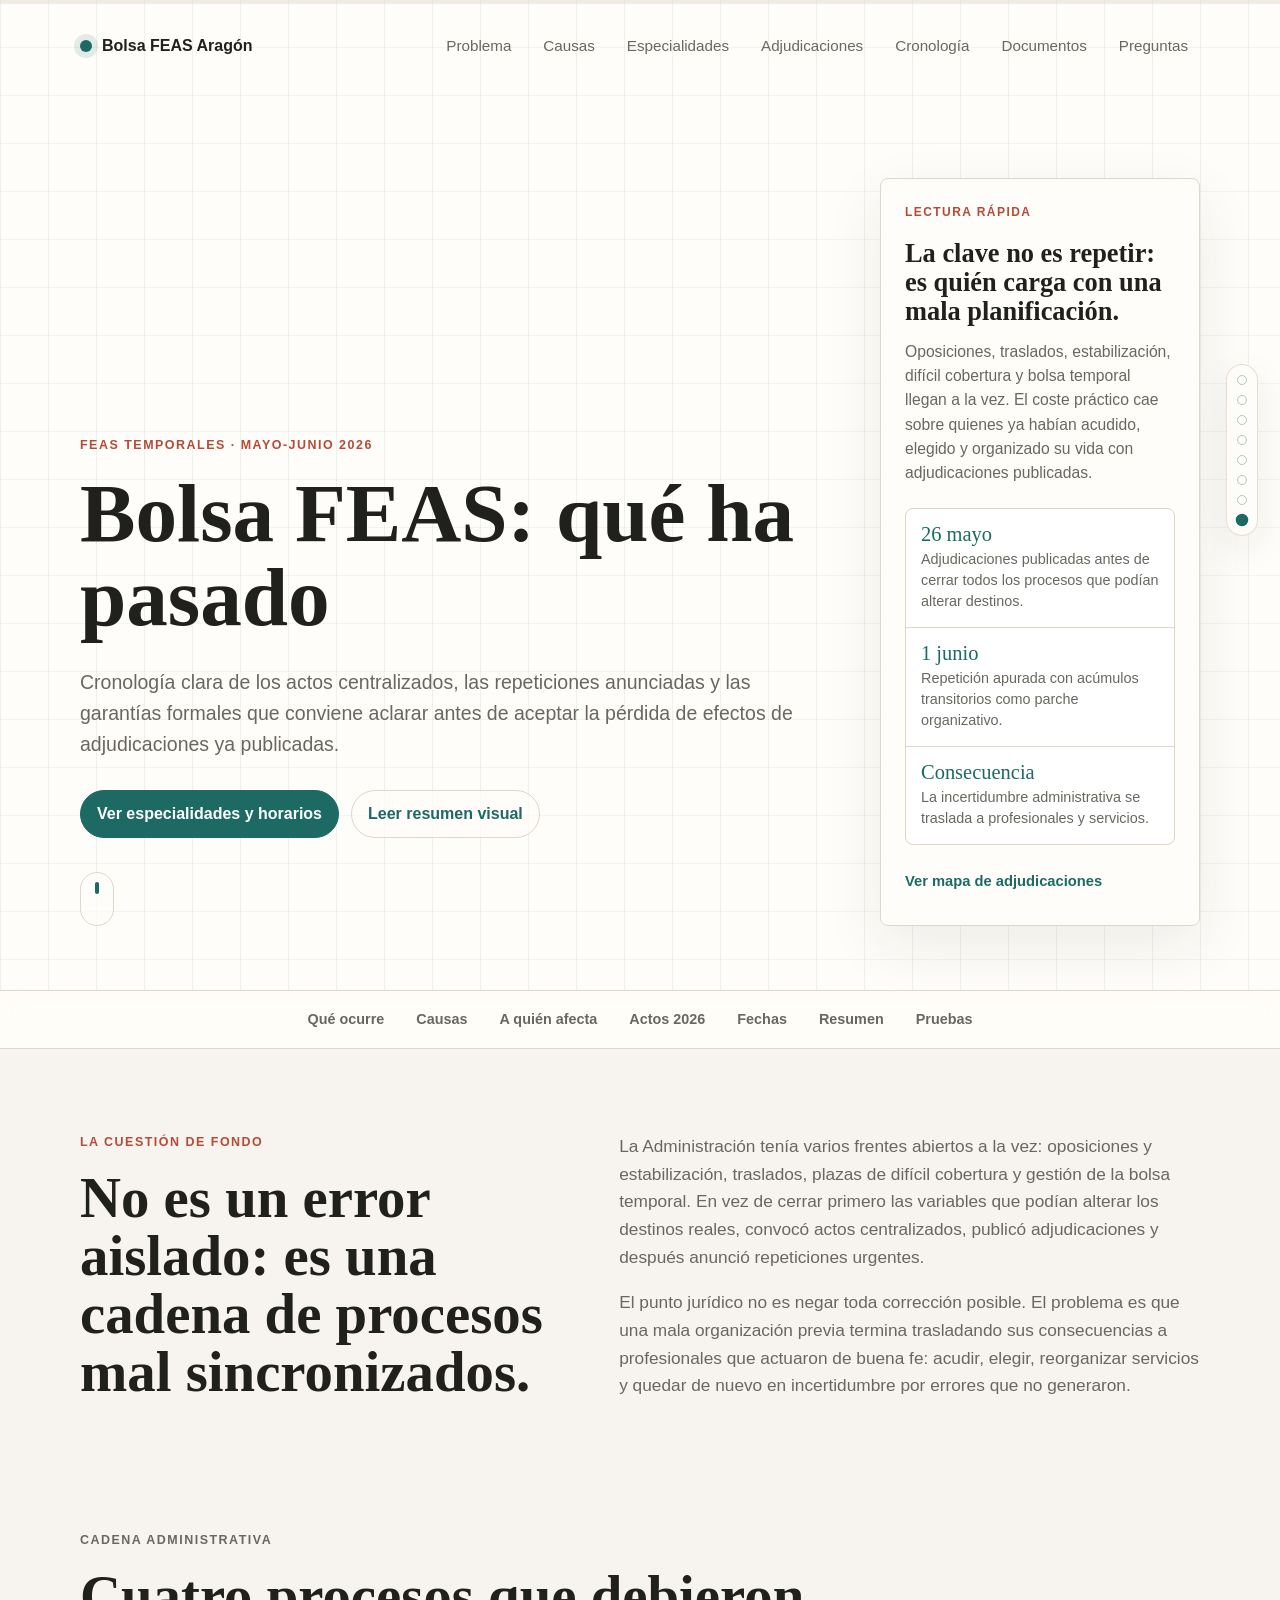
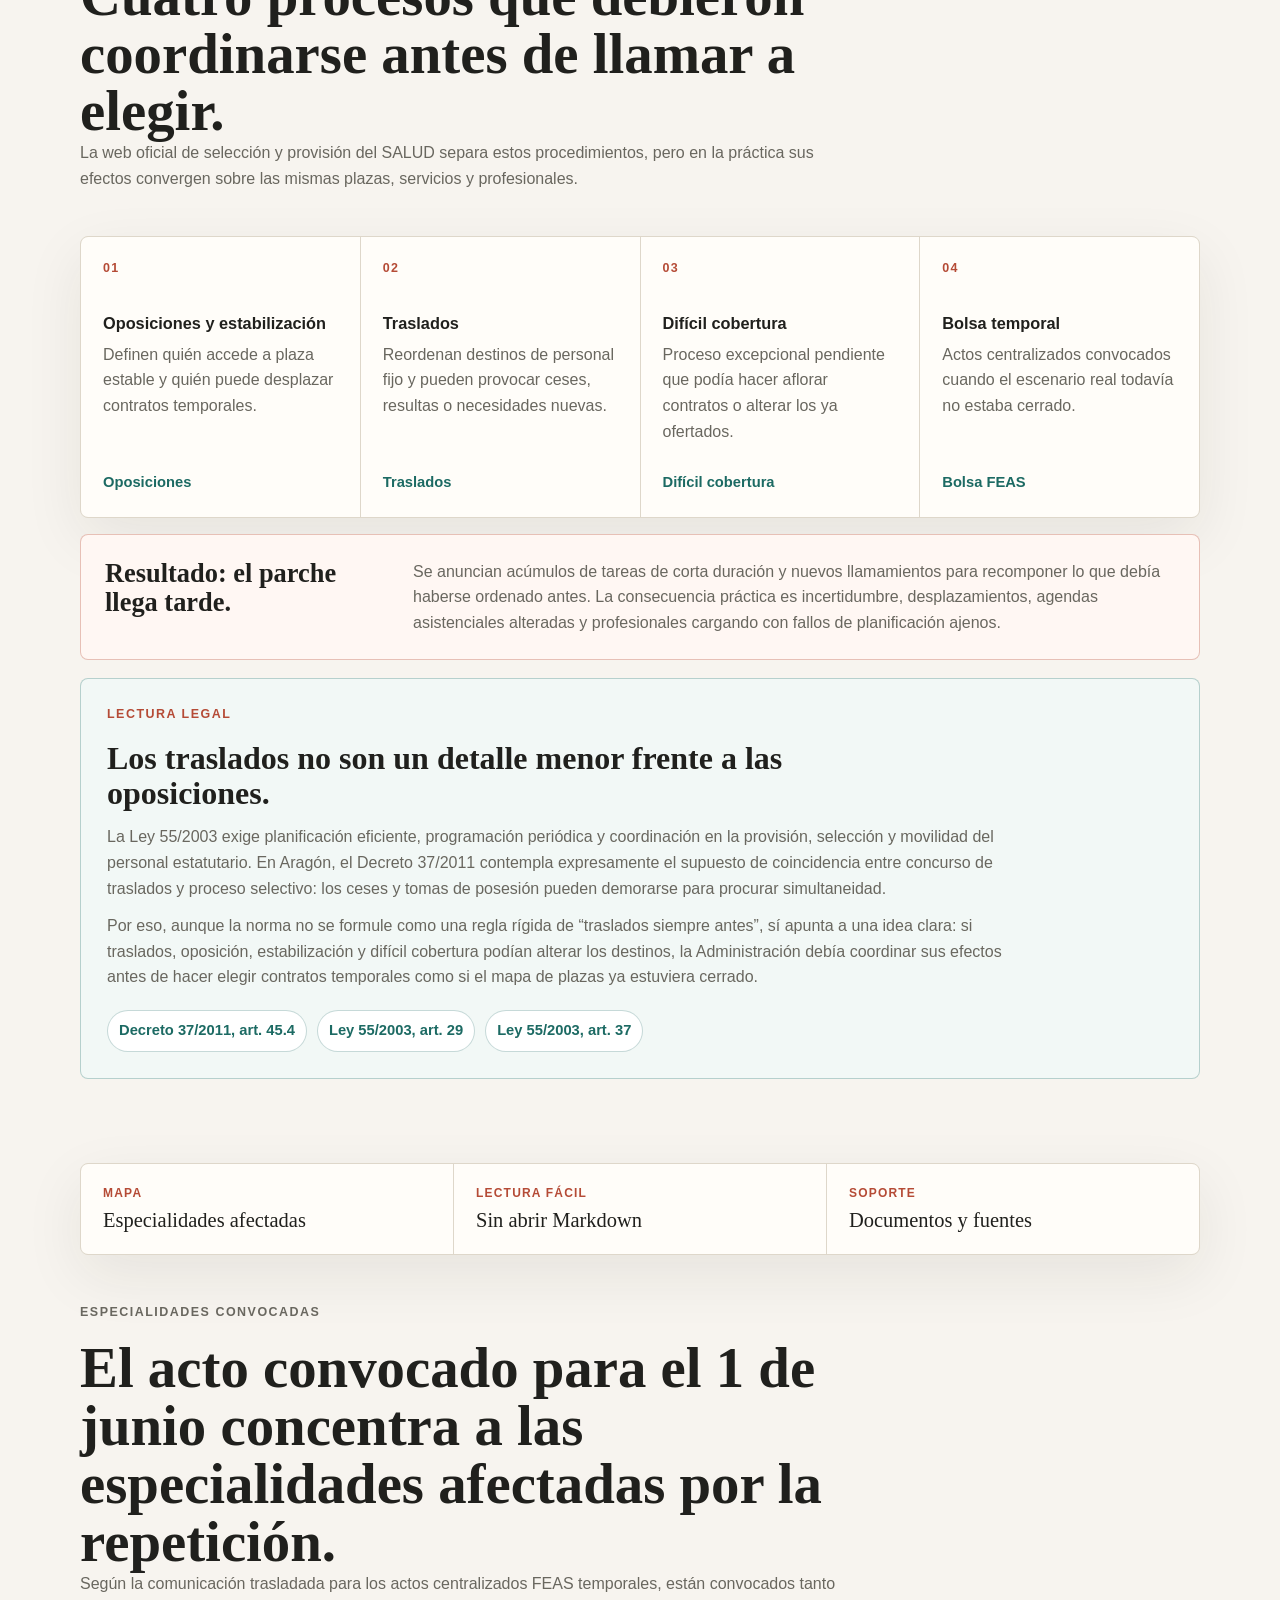
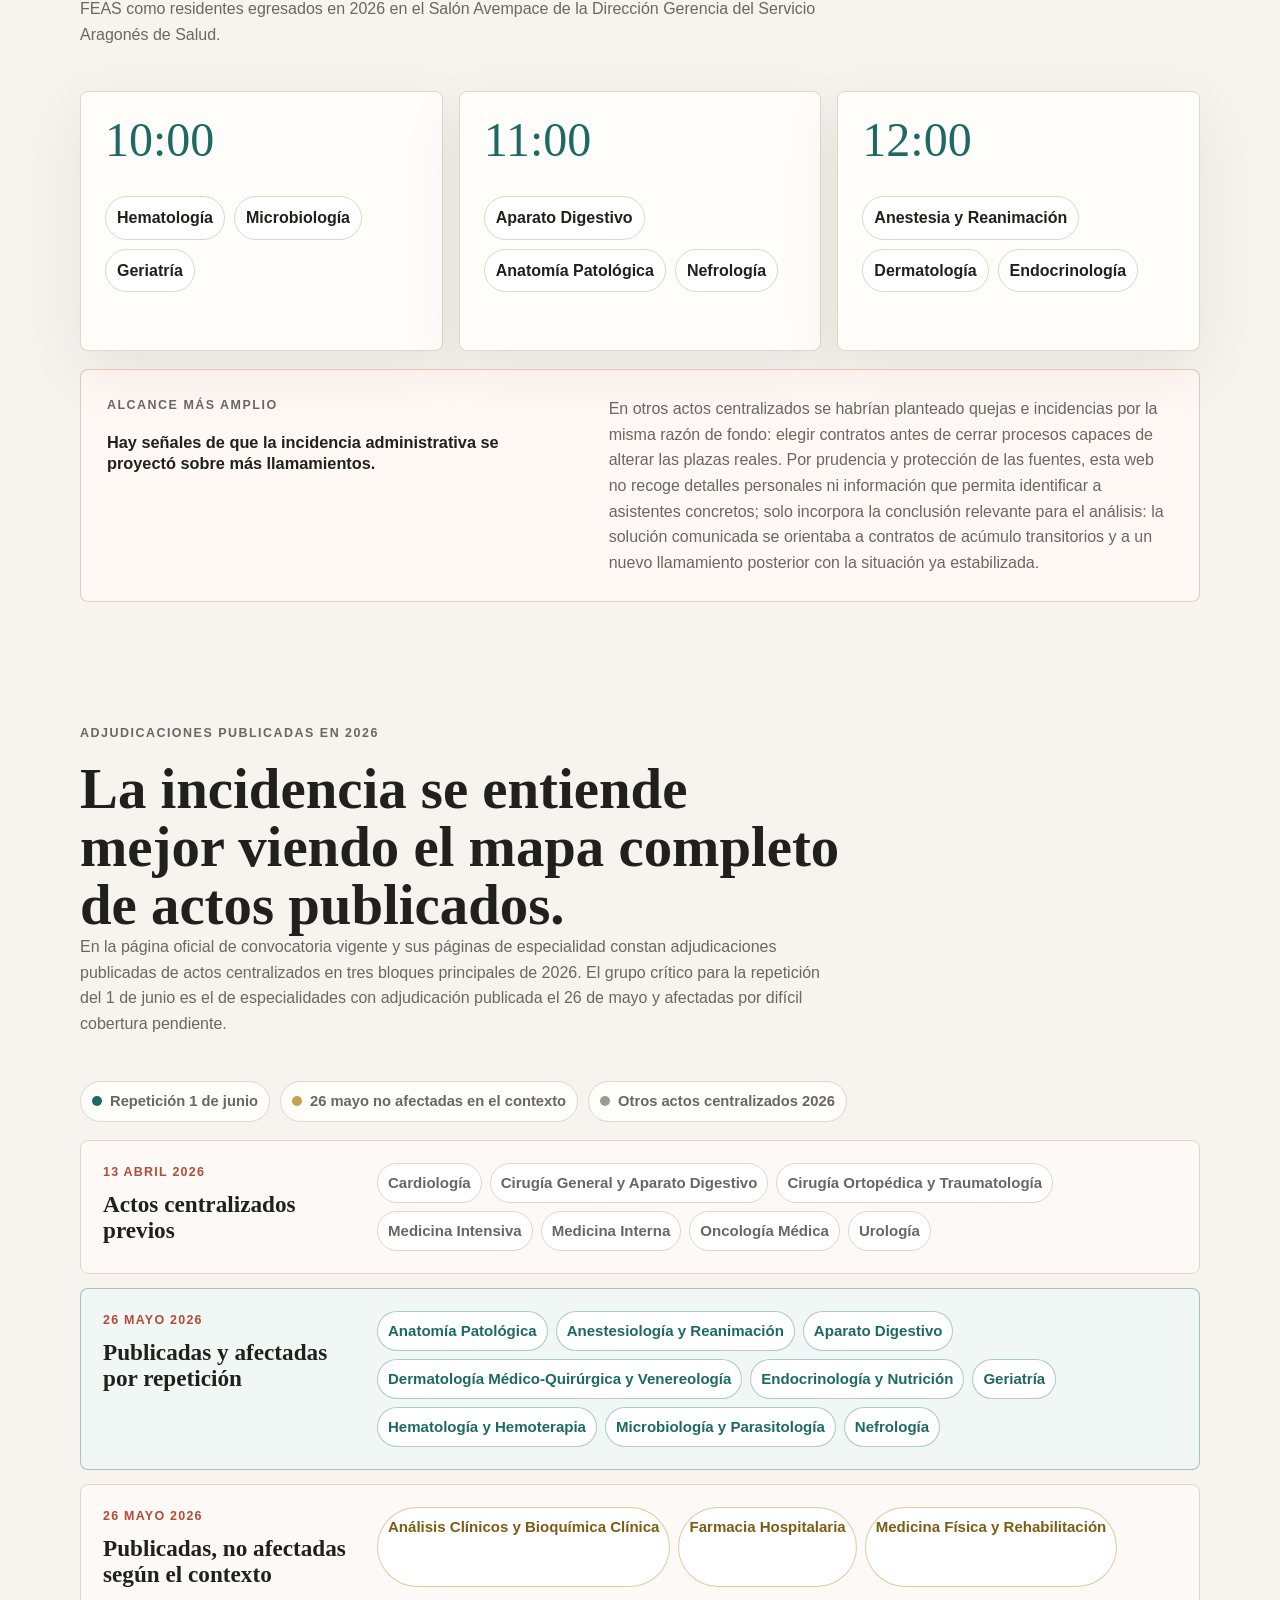
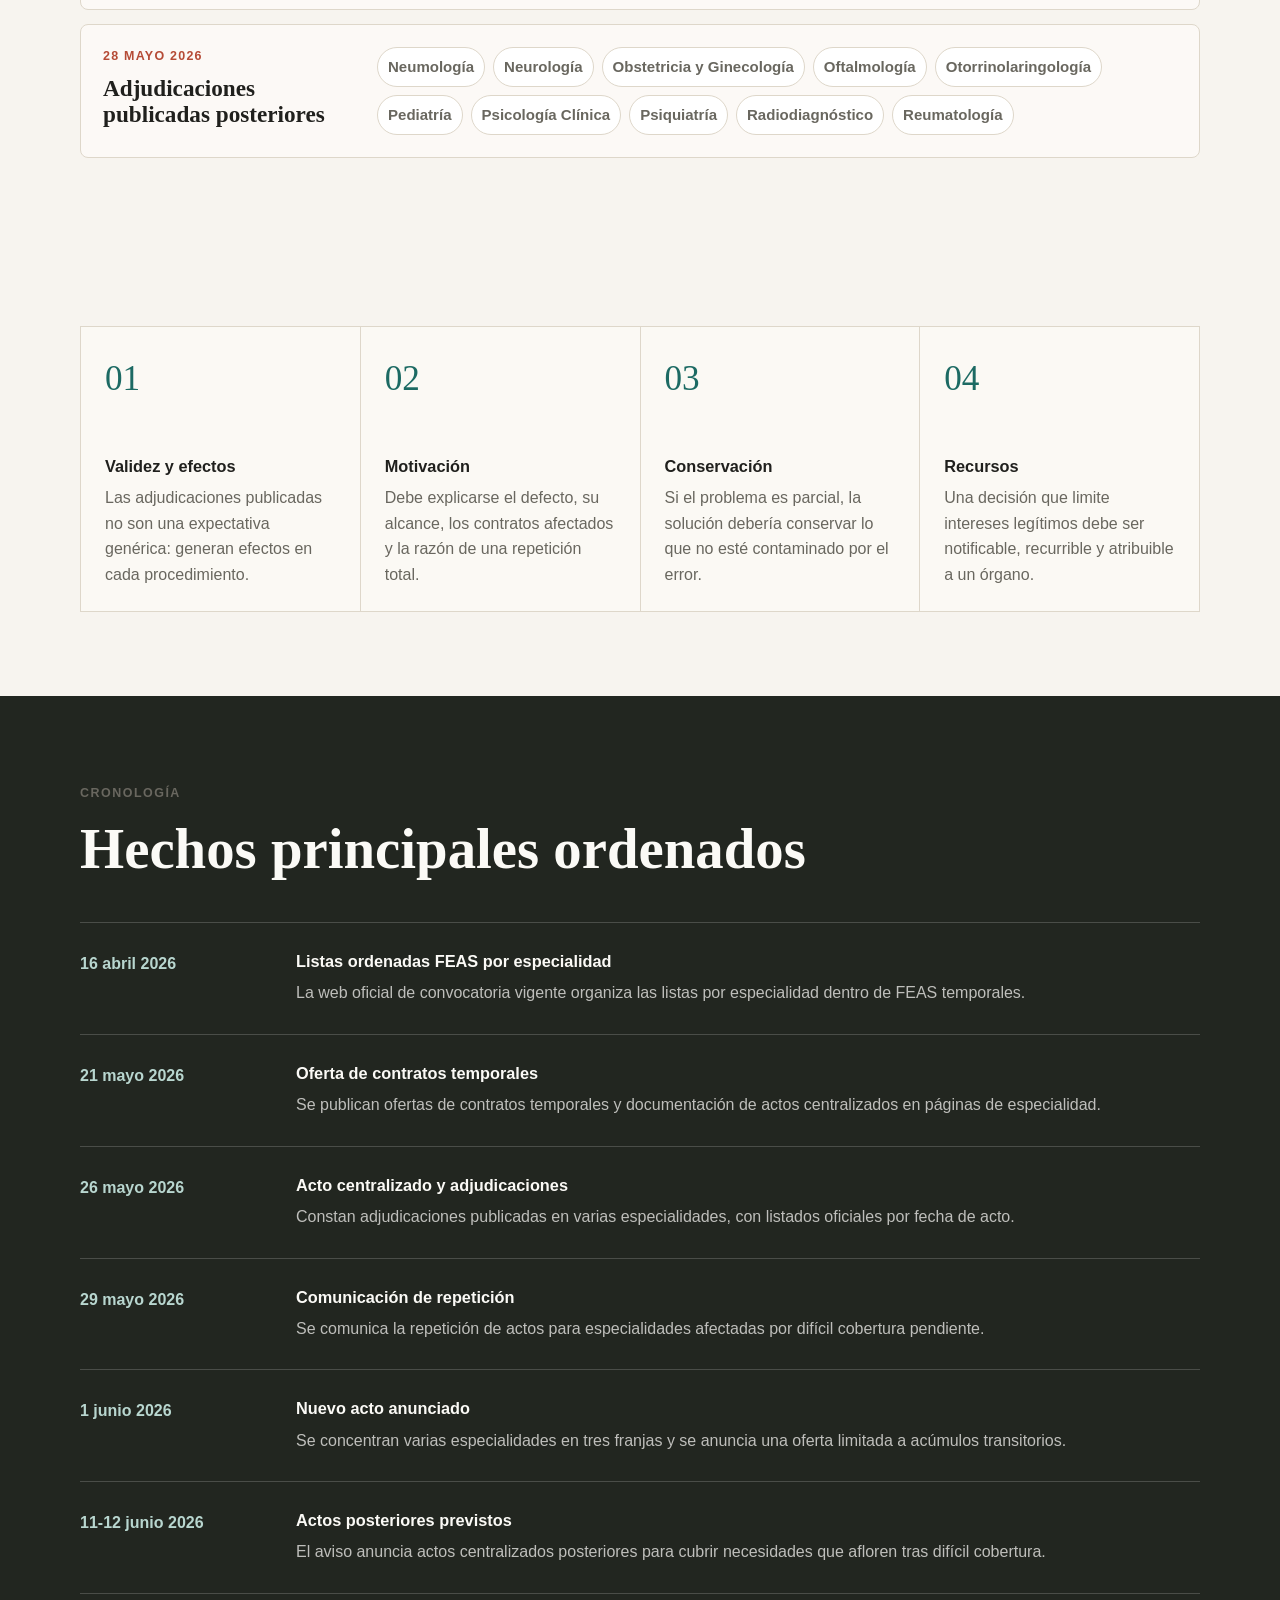
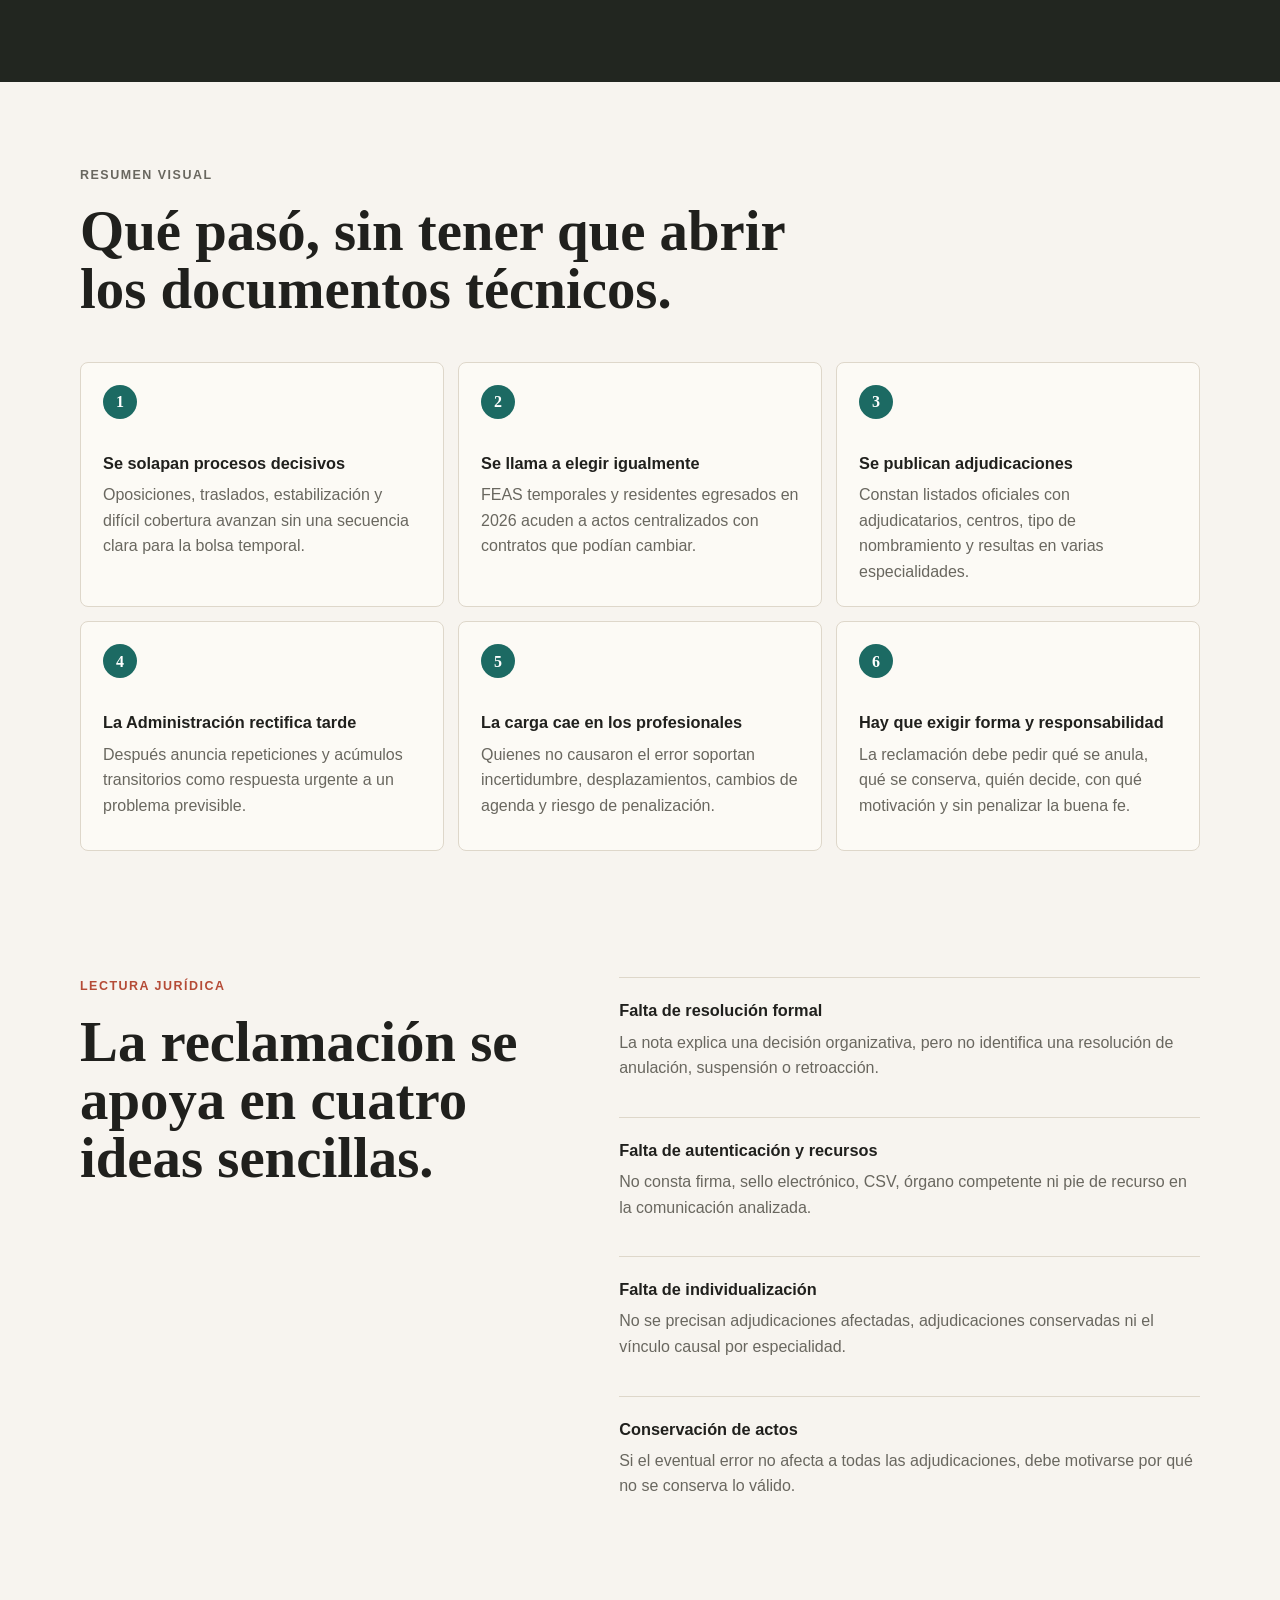
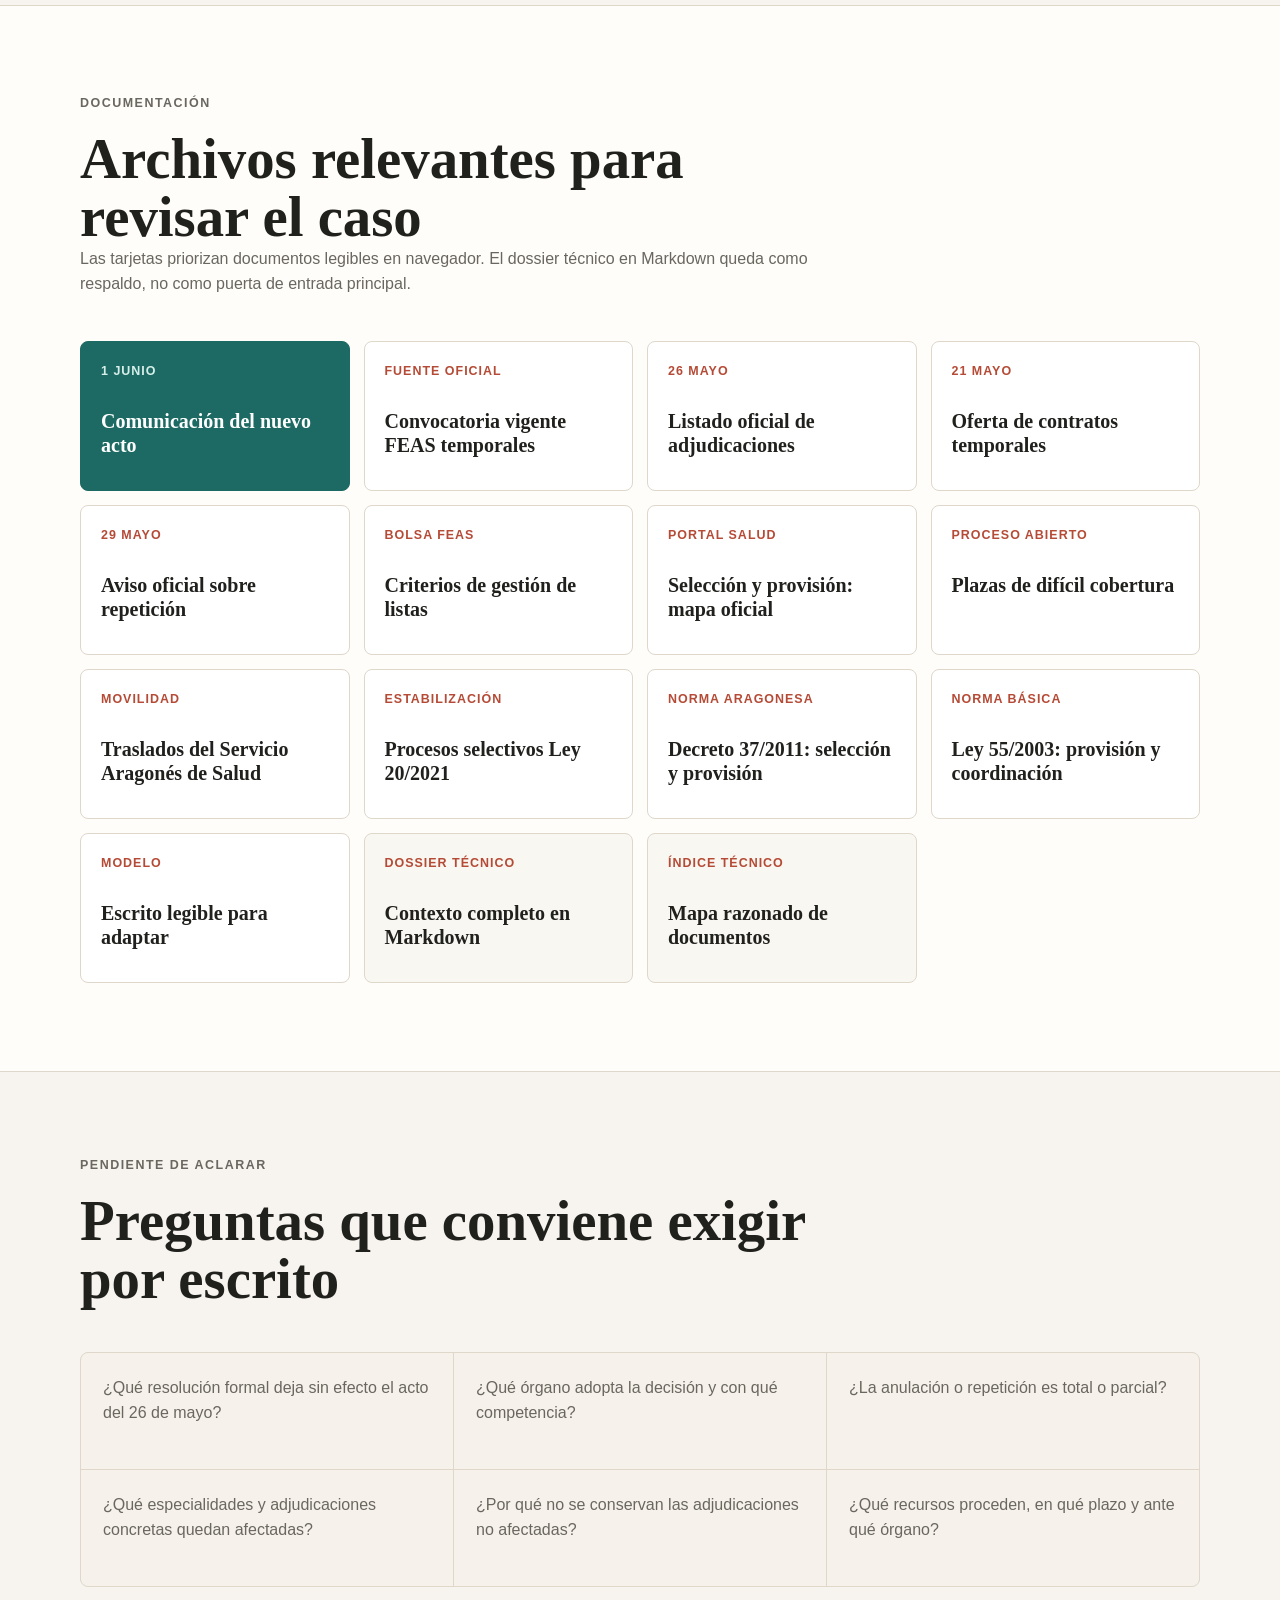
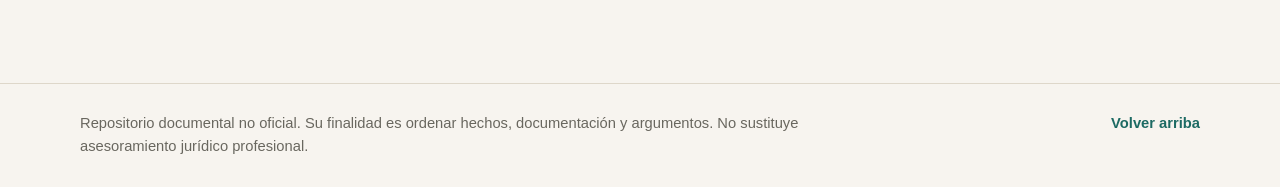
==== commit 3f45b388: "Corrige fecha futura del acto" ====
--- a/index.html
+++ b/index.html
@@ -211,10 +211,10 @@
       <section class="section specialties-section" id="especialidades">
         <div class="section-heading wide-heading">
           <p class="section-kicker">Especialidades convocadas</p>
-          <h2>El acto del 1 de junio concentraba a las especialidades afectadas por la repetición.</h2>
-          <p>
-            Según la comunicación trasladada para los actos centralizados FEAS temporales, estaban
-            convocados tanto FEAS como residentes egresados en 2026, en el Salón Avempace de la
+          <h2>El acto convocado para el 1 de junio concentra a las especialidades afectadas por la repetición.</h2>
+          <p>
+            Según la comunicación trasladada para los actos centralizados FEAS temporales, están
+            convocados tanto FEAS como residentes egresados en 2026 en el Salón Avempace de la
             Dirección Gerencia del Servicio Aragonés de Salud.
           </p>
         </div>
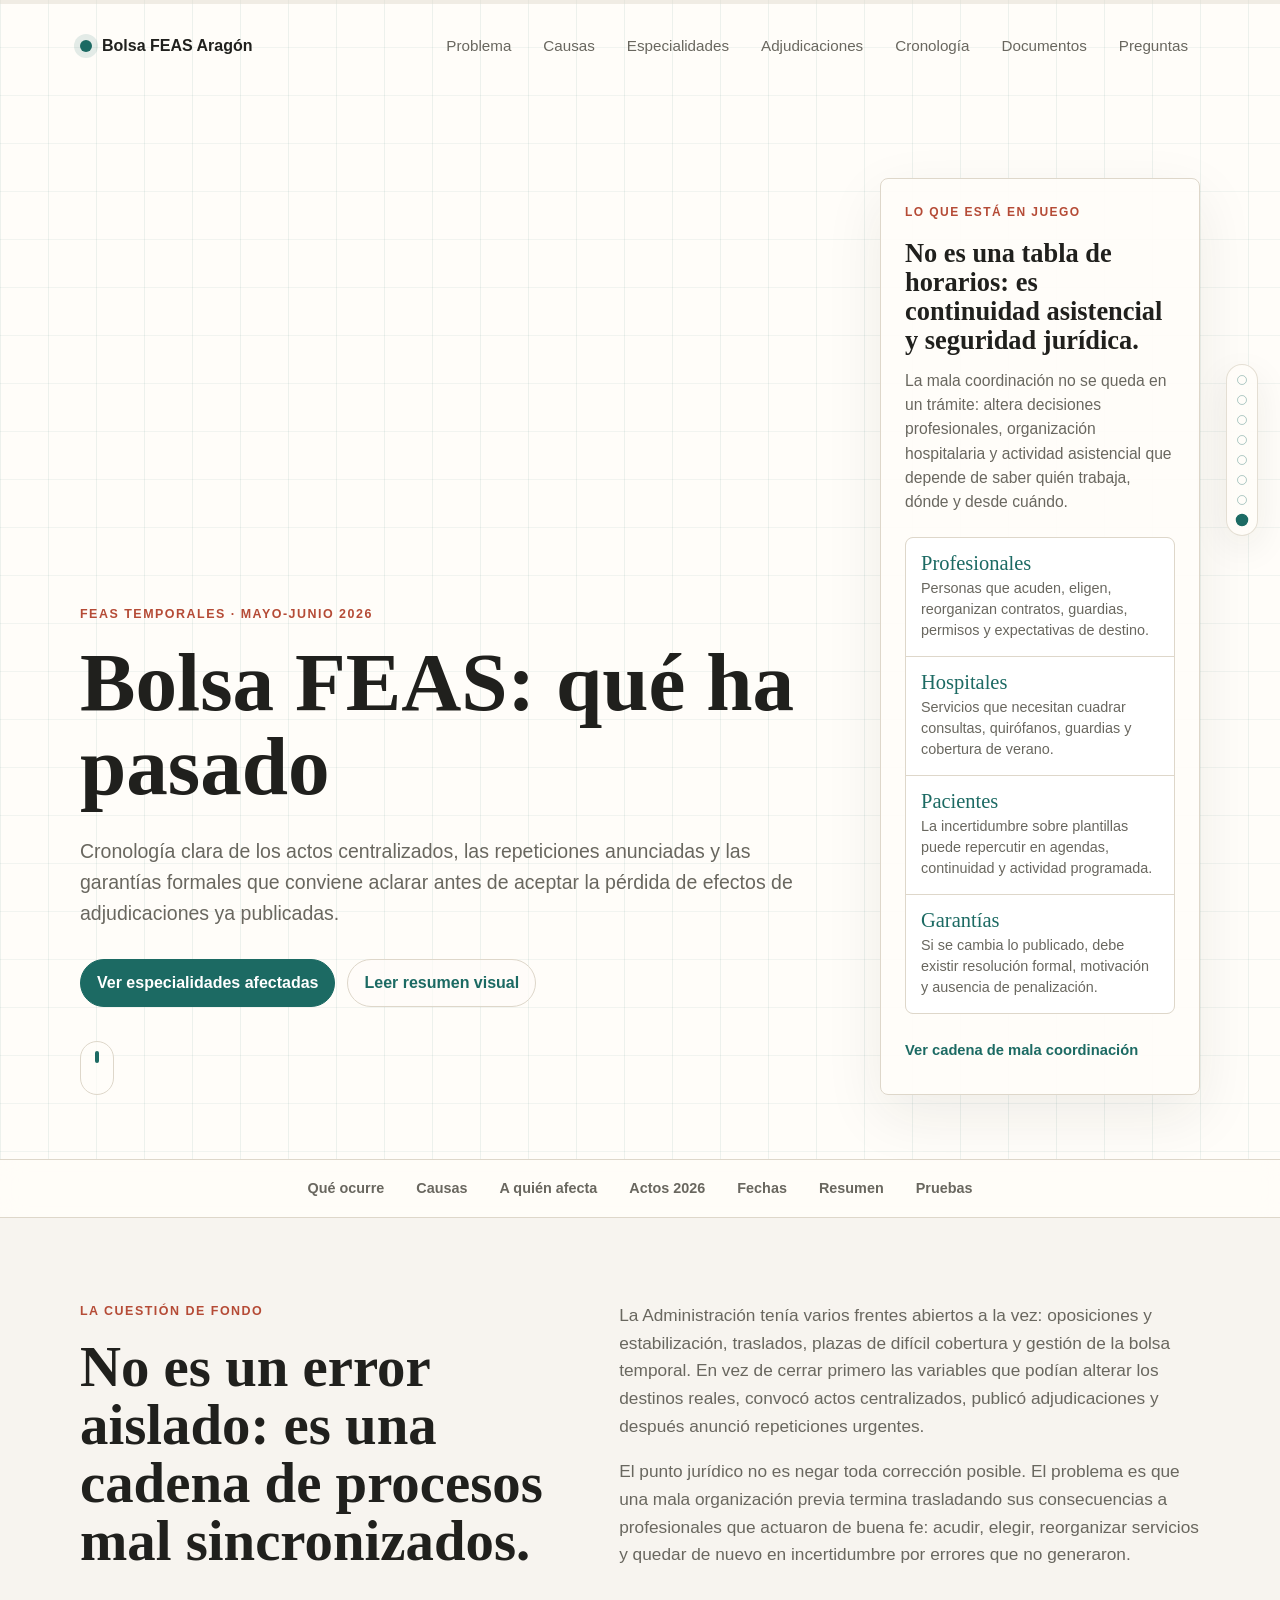
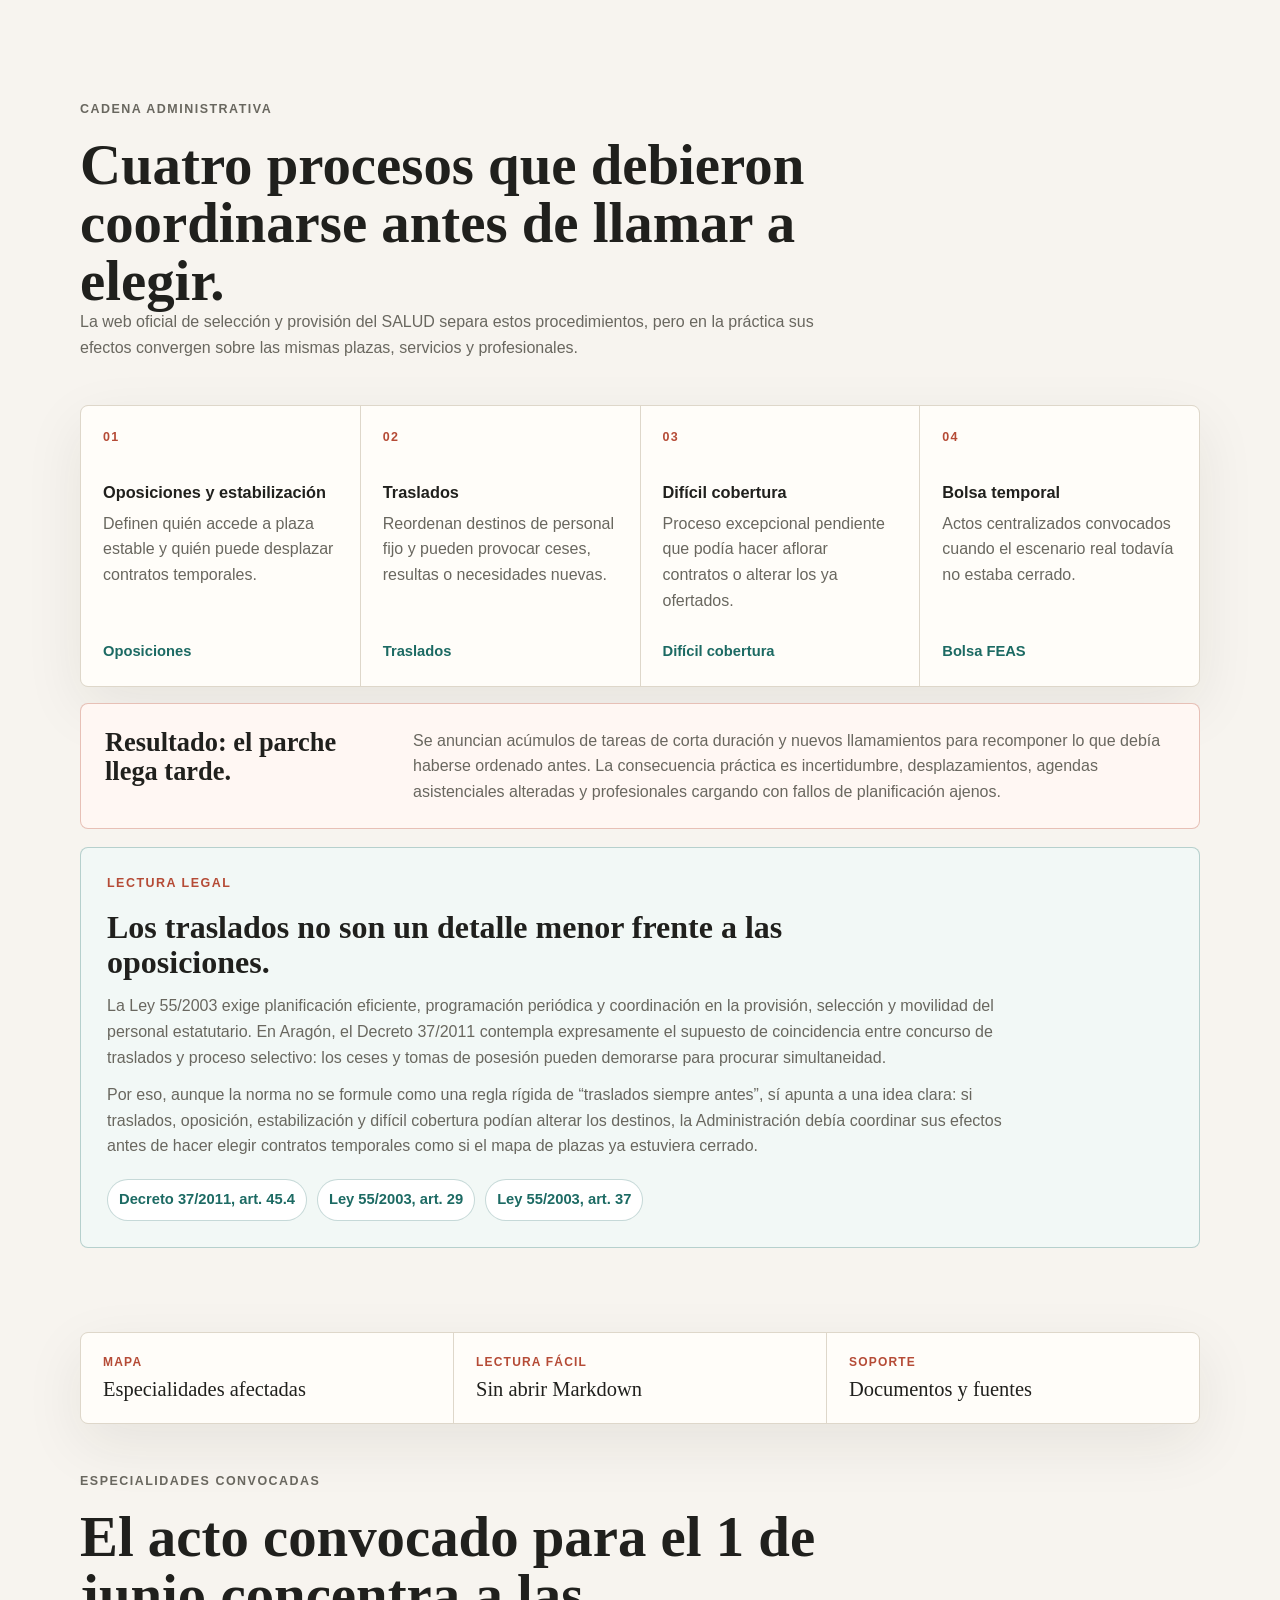
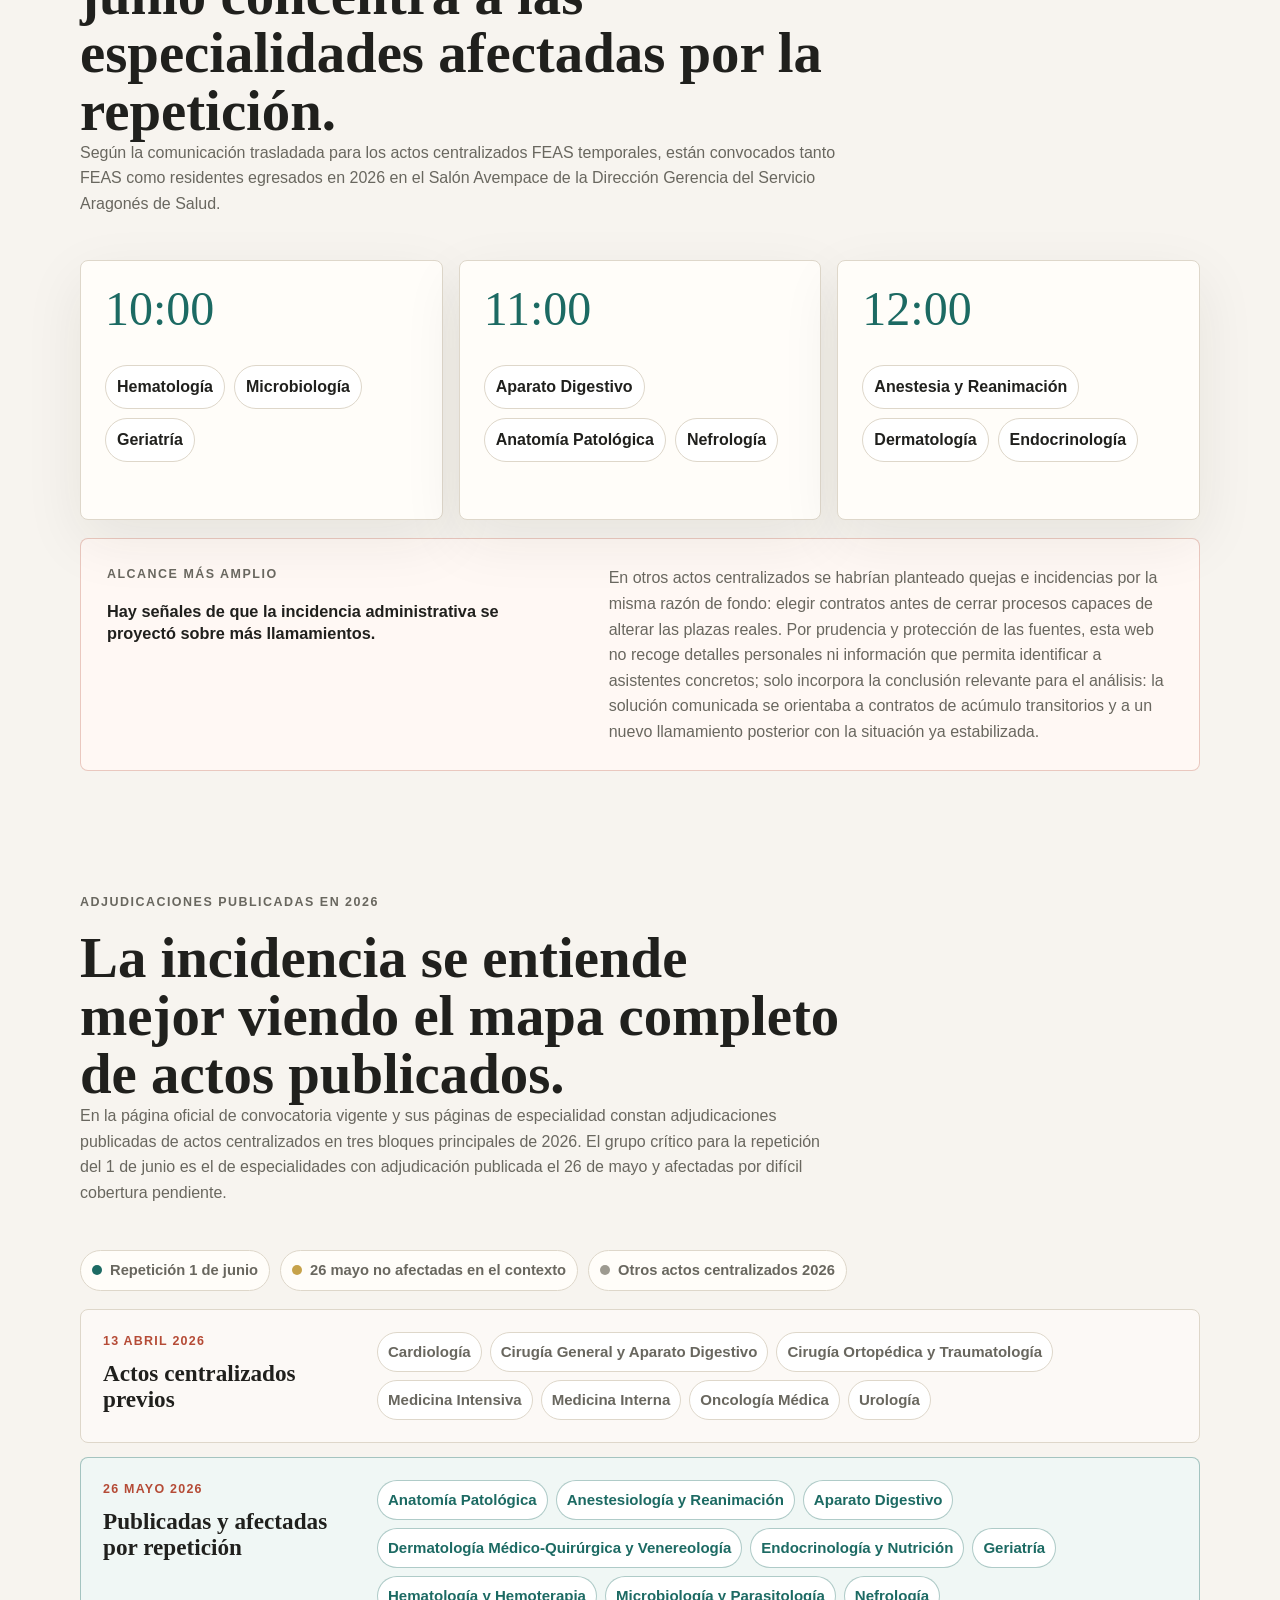
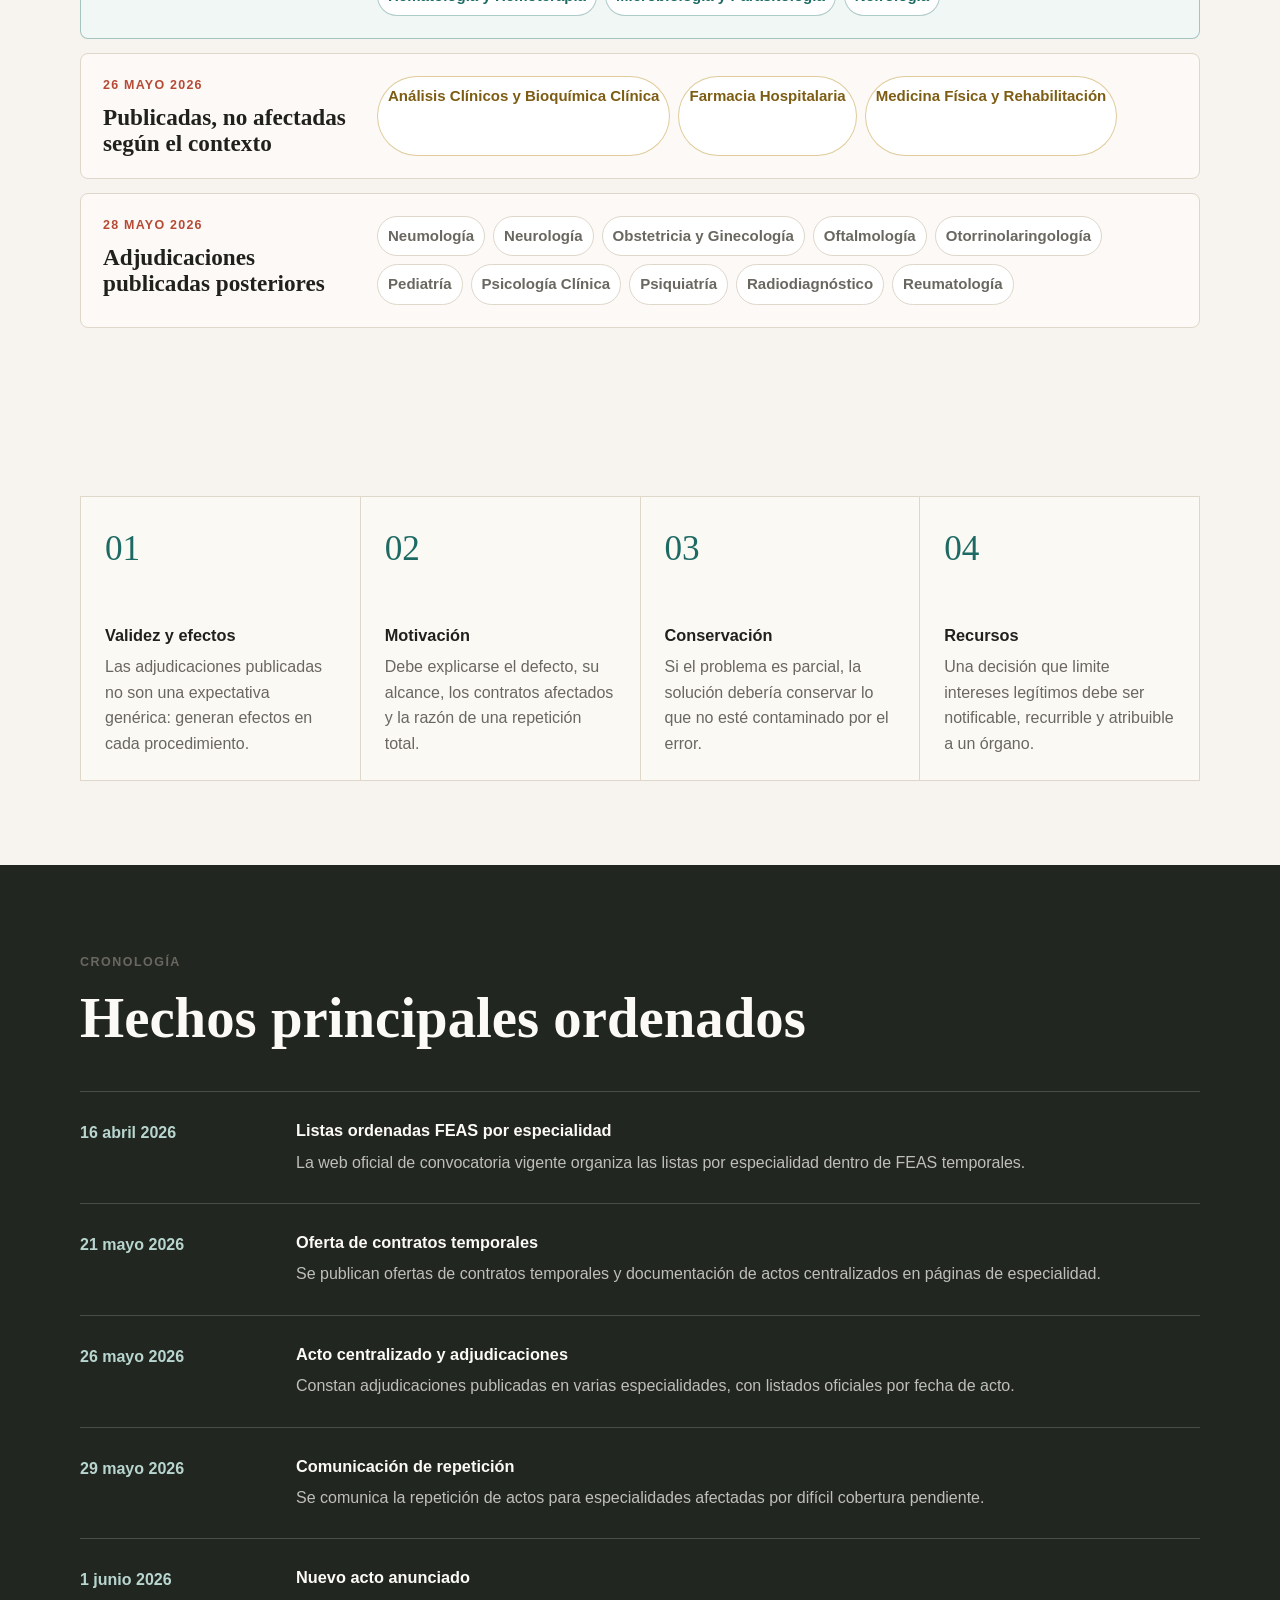
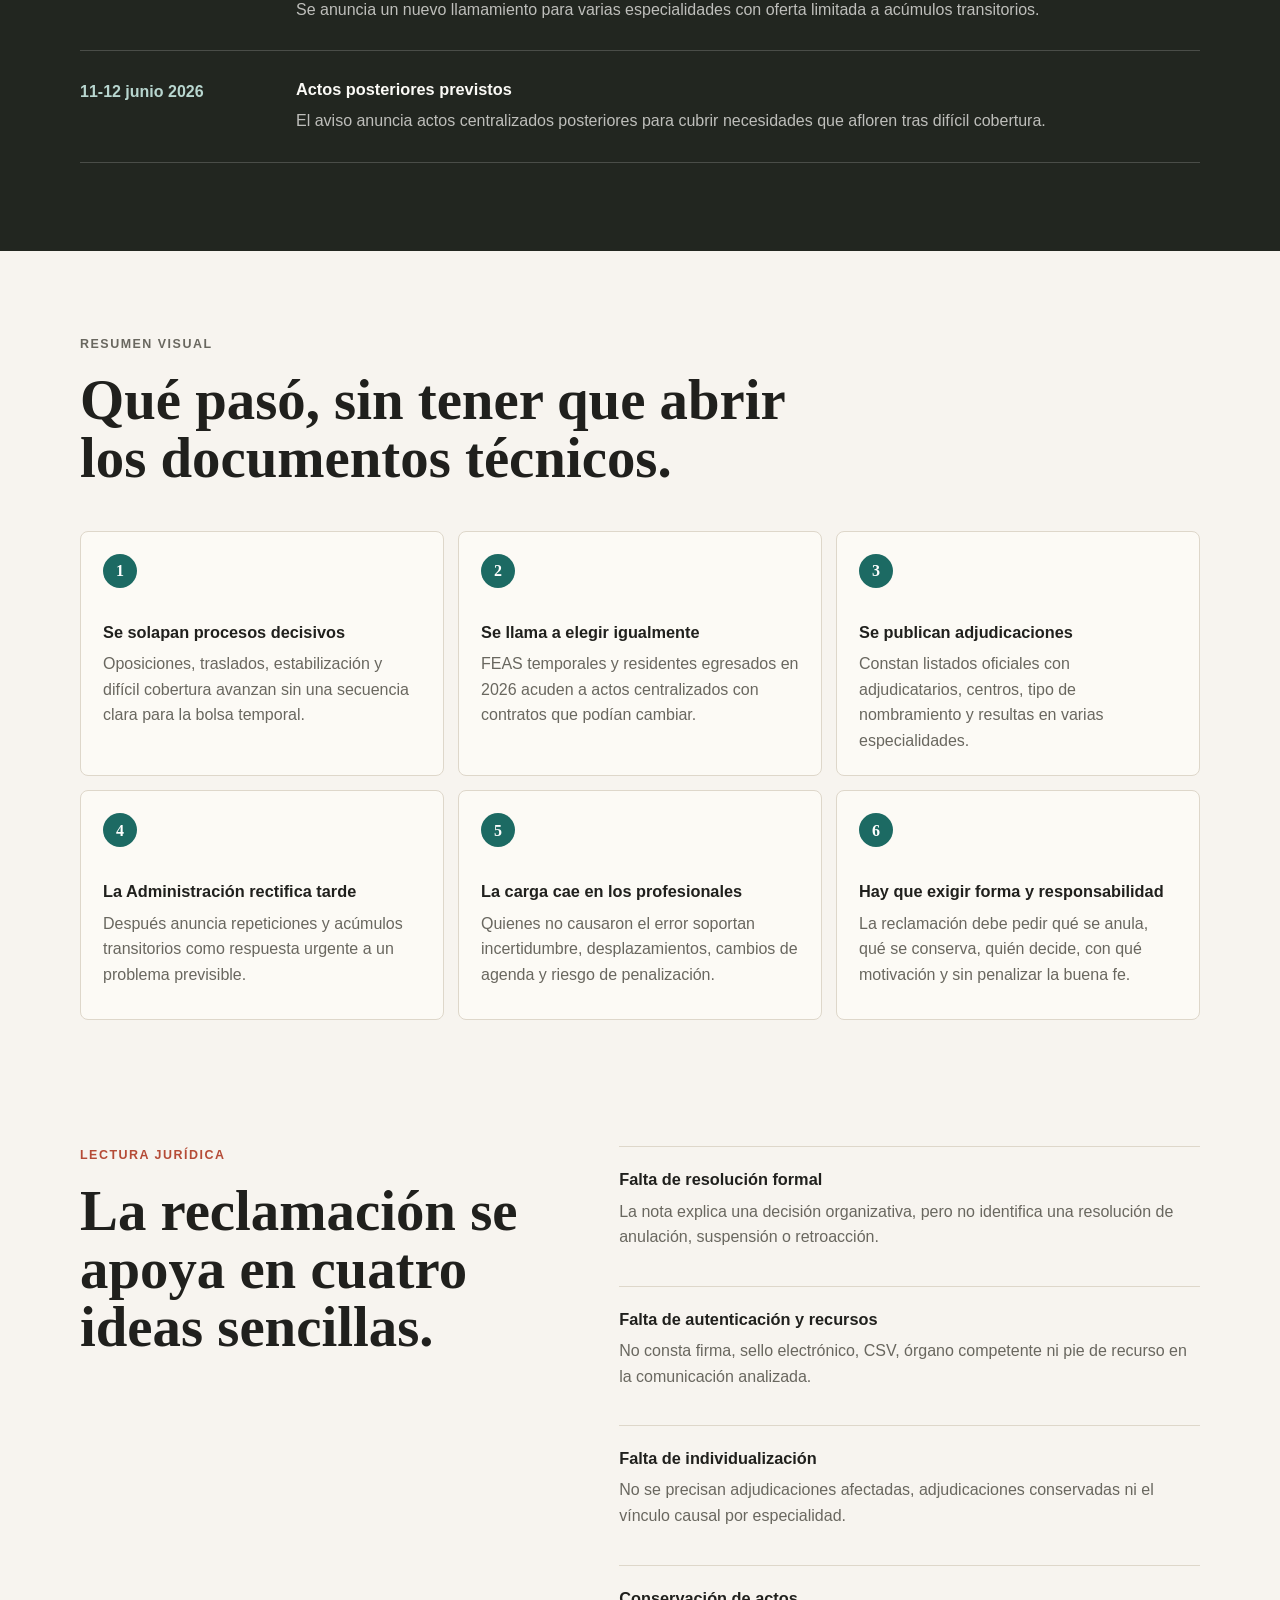
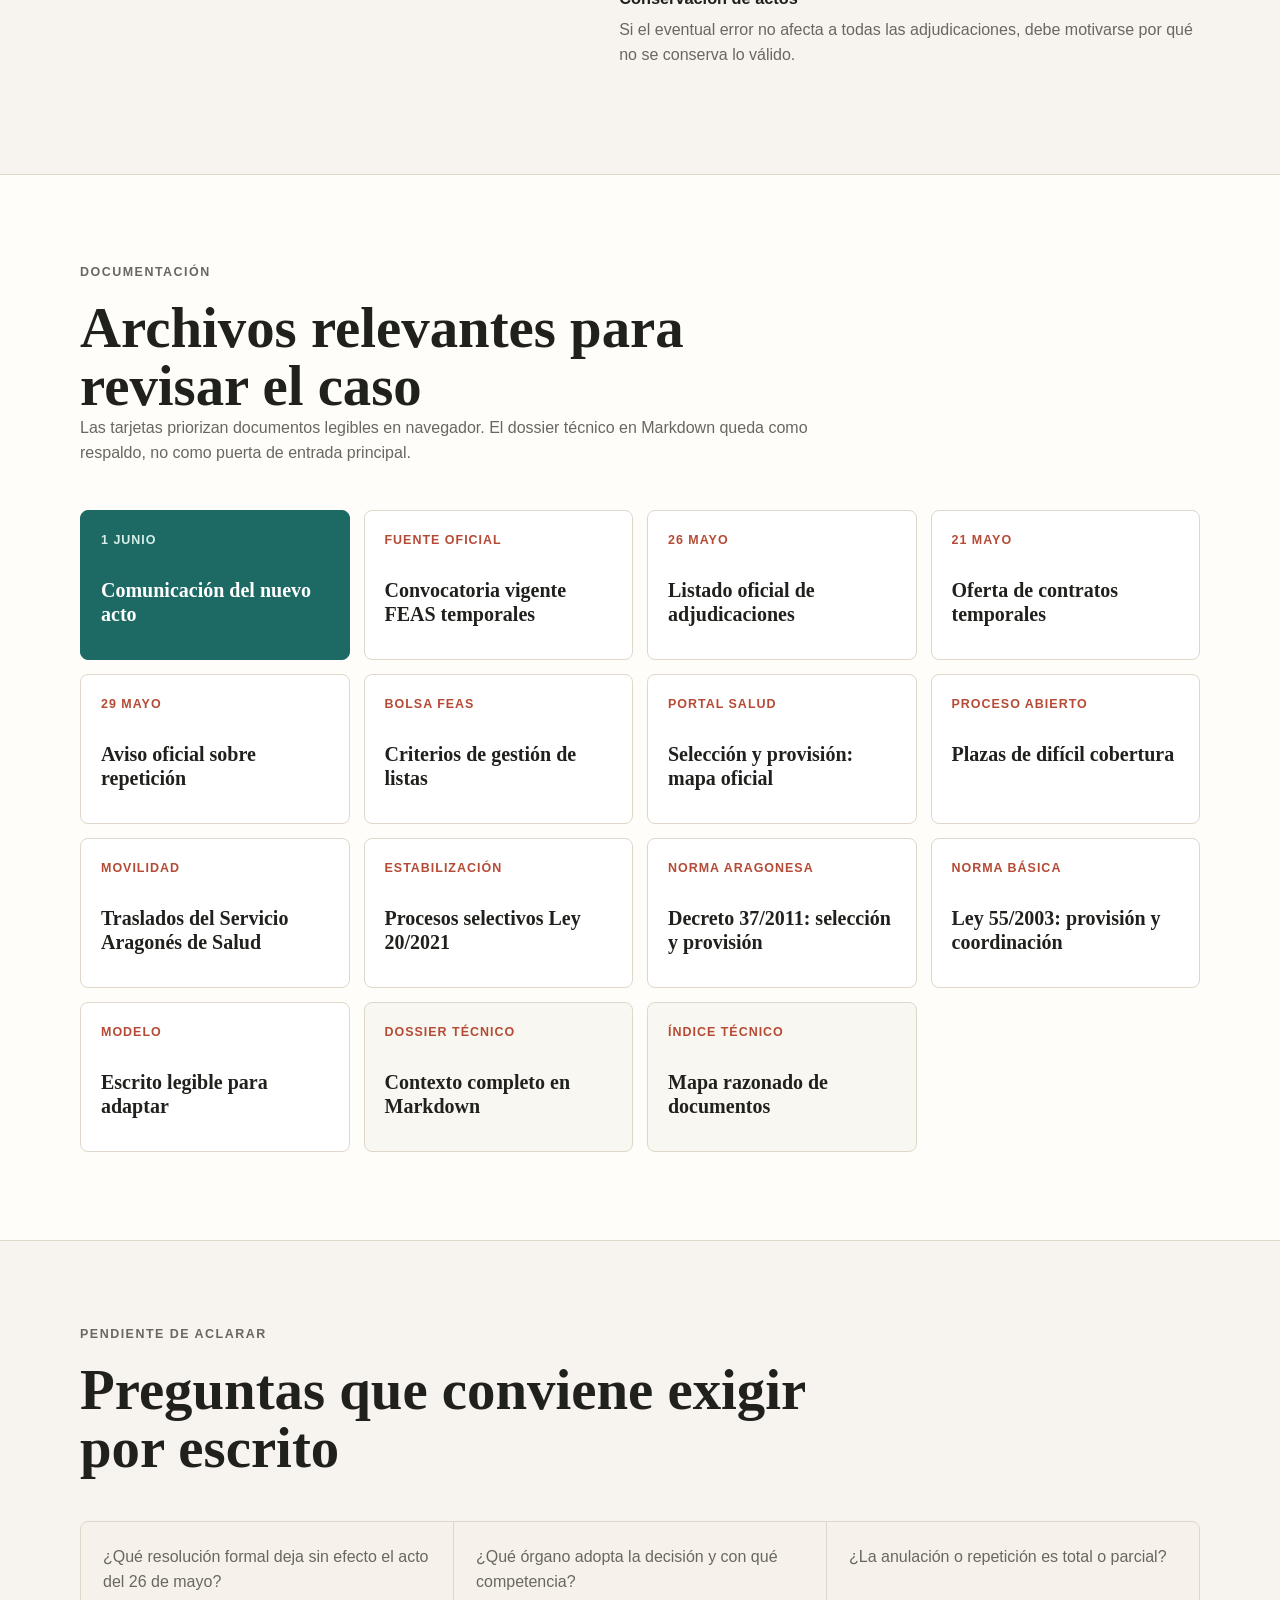
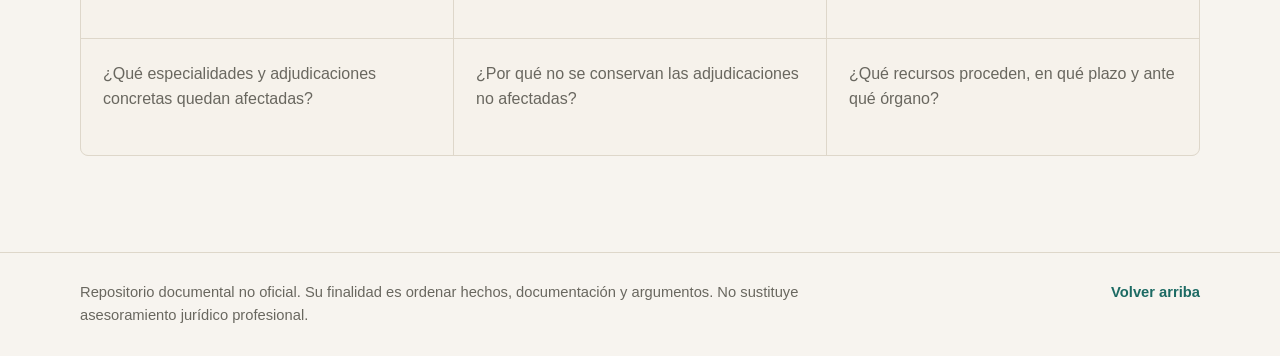
==== commit 6816bc1c: "Prioriza impacto asistencial en panel" ====
--- a/index.html
+++ b/index.html
@@ -58,36 +58,40 @@
             publicadas.
           </p>
           <div class="hero-actions" aria-label="Accesos destacados">
-            <a class="button primary-button" href="#especialidades">Ver especialidades y horarios</a>
+            <a class="button primary-button" href="#especialidades">Ver especialidades afectadas</a>
             <a class="button ghost-button" href="#resumen">Leer resumen visual</a>
           </div>
           <a class="scroll-cue" href="#problema" aria-label="Continuar hacia el contenido">
             <span></span>
           </a>
         </div>
-        <aside class="status-panel" aria-label="Lectura rápida del caso">
-          <p class="panel-kicker">Lectura rápida</p>
-          <strong class="panel-title">La clave no es repetir: es quién carga con una mala planificación.</strong>
+        <aside class="status-panel" aria-label="Impacto real del caso">
+          <p class="panel-kicker">Lo que está en juego</p>
+          <strong class="panel-title">No es una tabla de horarios: es continuidad asistencial y seguridad jurídica.</strong>
           <p class="panel-copy">
-            Oposiciones, traslados, estabilización, difícil cobertura y bolsa temporal llegan a la
-            vez. El coste práctico cae sobre quienes ya habían acudido, elegido y organizado su vida
-            con adjudicaciones publicadas.
+            La mala coordinación no se queda en un trámite: altera decisiones profesionales,
+            organización hospitalaria y actividad asistencial que depende de saber quién trabaja,
+            dónde y desde cuándo.
           </p>
           <dl class="signal-list">
             <div>
-              <dt>26 mayo</dt>
-              <dd>Adjudicaciones publicadas antes de cerrar todos los procesos que podían alterar destinos.</dd>
-            </div>
-            <div>
-              <dt>1 junio</dt>
-              <dd>Repetición apurada con acúmulos transitorios como parche organizativo.</dd>
-            </div>
-            <div>
-              <dt>Consecuencia</dt>
-              <dd>La incertidumbre administrativa se traslada a profesionales y servicios.</dd>
+              <dt>Profesionales</dt>
+              <dd>Personas que acuden, eligen, reorganizan contratos, guardias, permisos y expectativas de destino.</dd>
+            </div>
+            <div>
+              <dt>Hospitales</dt>
+              <dd>Servicios que necesitan cuadrar consultas, quirófanos, guardias y cobertura de verano.</dd>
+            </div>
+            <div>
+              <dt>Pacientes</dt>
+              <dd>La incertidumbre sobre plantillas puede repercutir en agendas, continuidad y actividad programada.</dd>
+            </div>
+            <div>
+              <dt>Garantías</dt>
+              <dd>Si se cambia lo publicado, debe existir resolución formal, motivación y ausencia de penalización.</dd>
             </div>
           </dl>
-          <a class="panel-link" href="#adjudicaciones">Ver mapa de adjudicaciones</a>
+          <a class="panel-link" href="#causas">Ver cadena de mala coordinación</a>
         </aside>
       </section>
     </header>
@@ -412,7 +416,7 @@
             <time datetime="2026-06-01">1 junio 2026</time>
             <div>
               <h3>Nuevo acto anunciado</h3>
-              <p>Se concentran varias especialidades en tres franjas y se anuncia una oferta limitada a acúmulos transitorios.</p>
+              <p>Se anuncia un nuevo llamamiento para varias especialidades con oferta limitada a acúmulos transitorios.</p>
             </div>
           </li>
           <li>
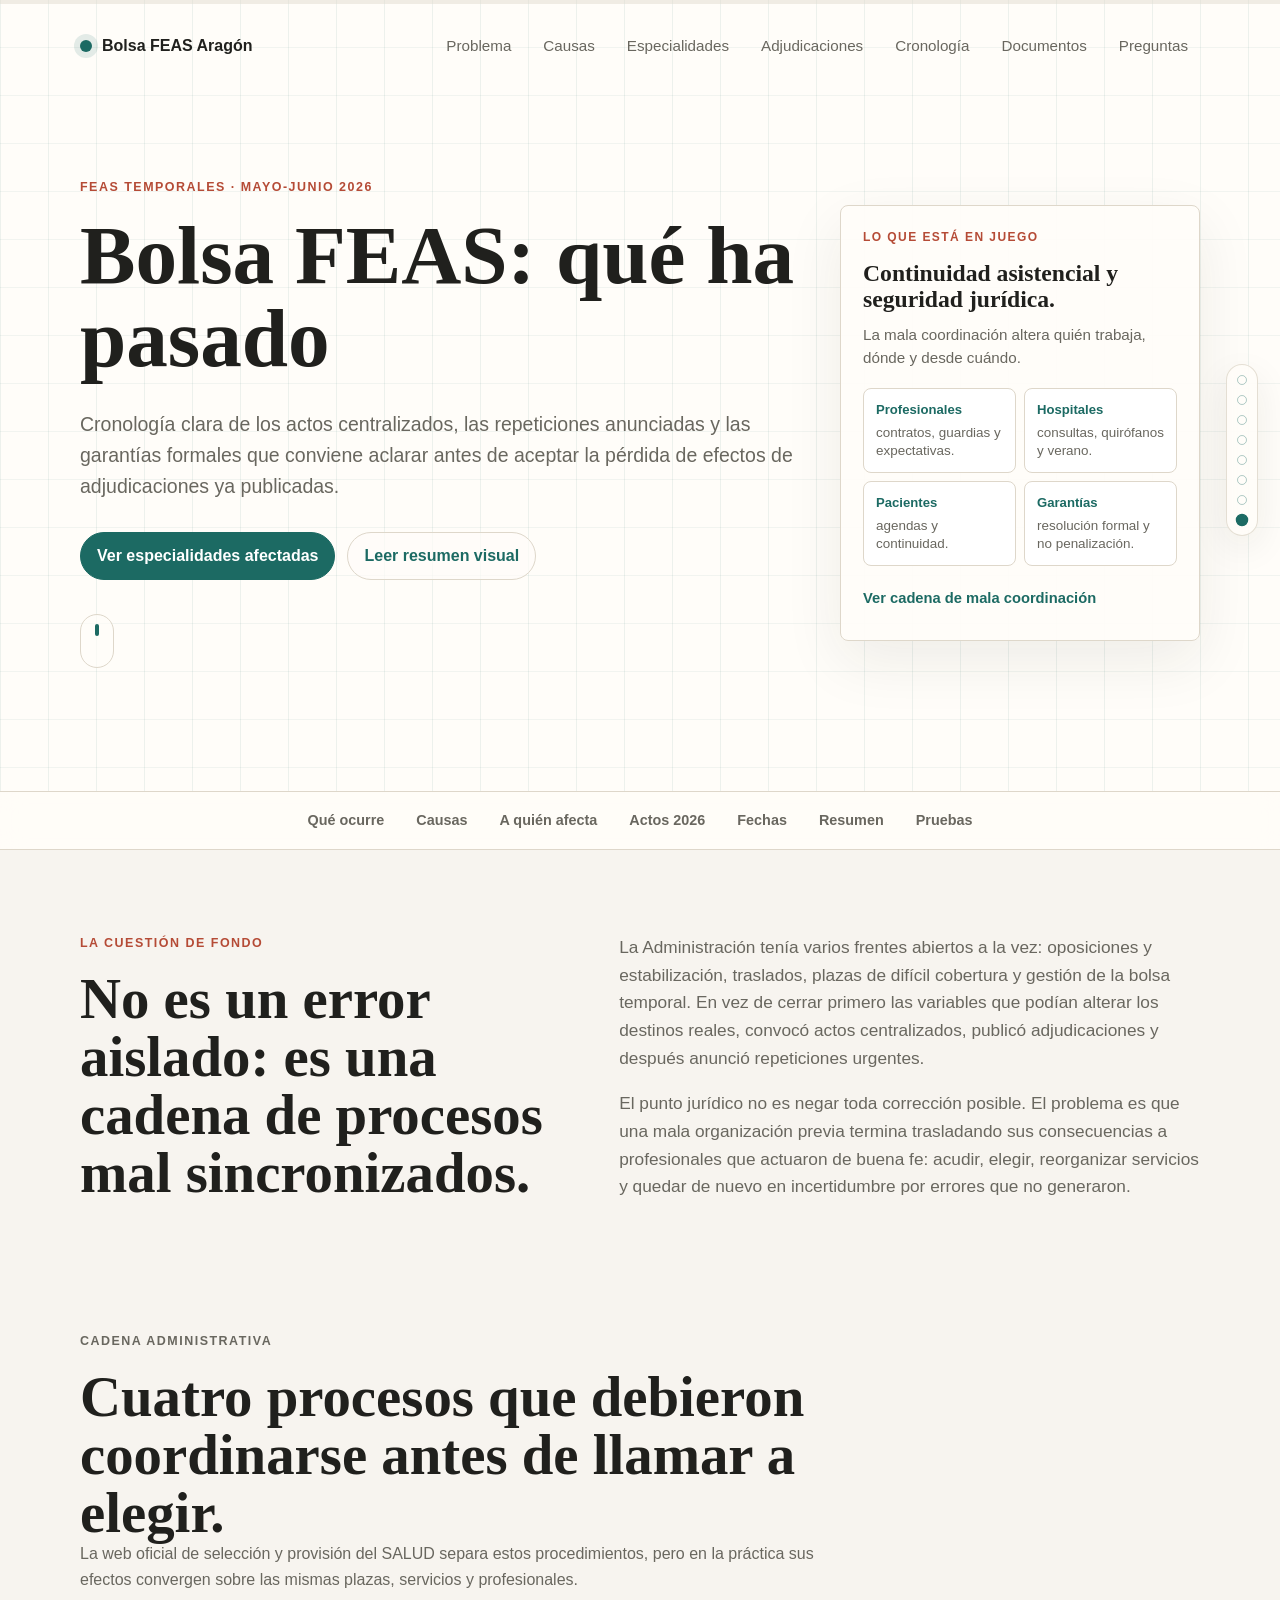
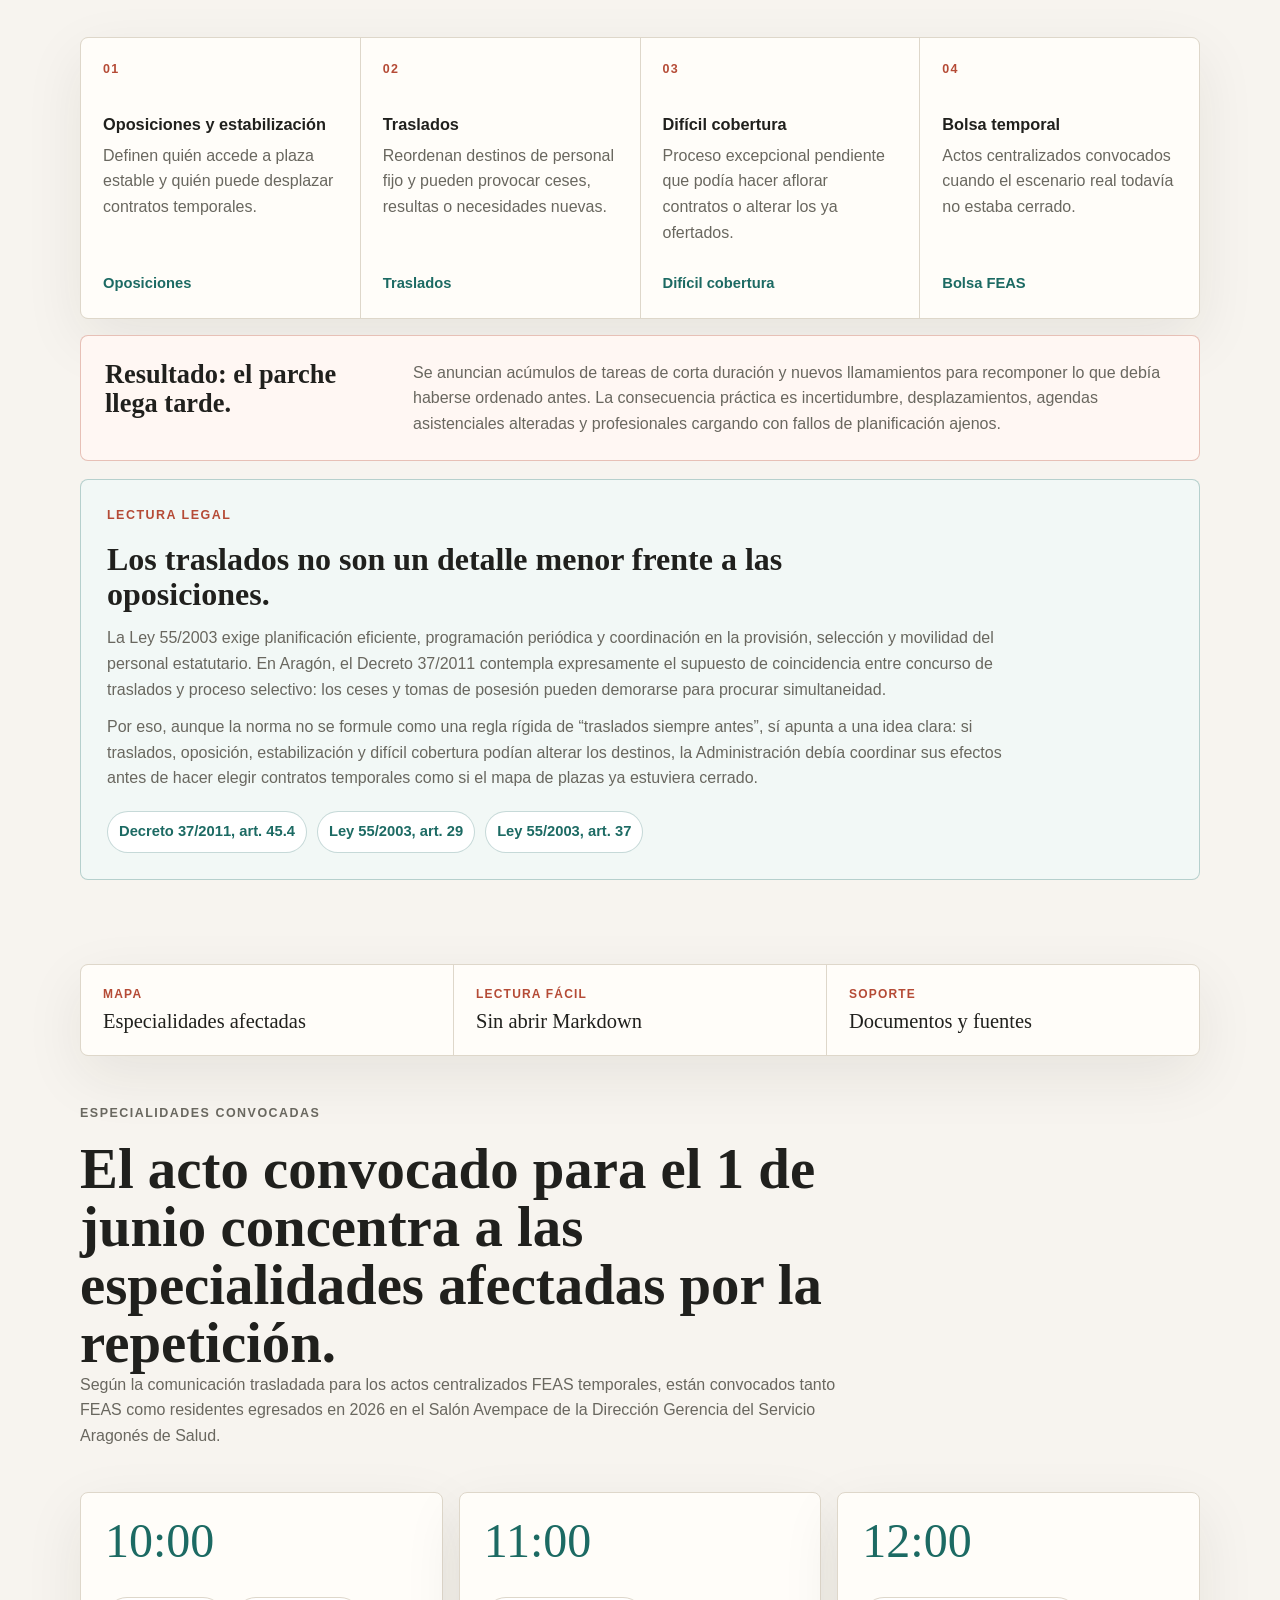
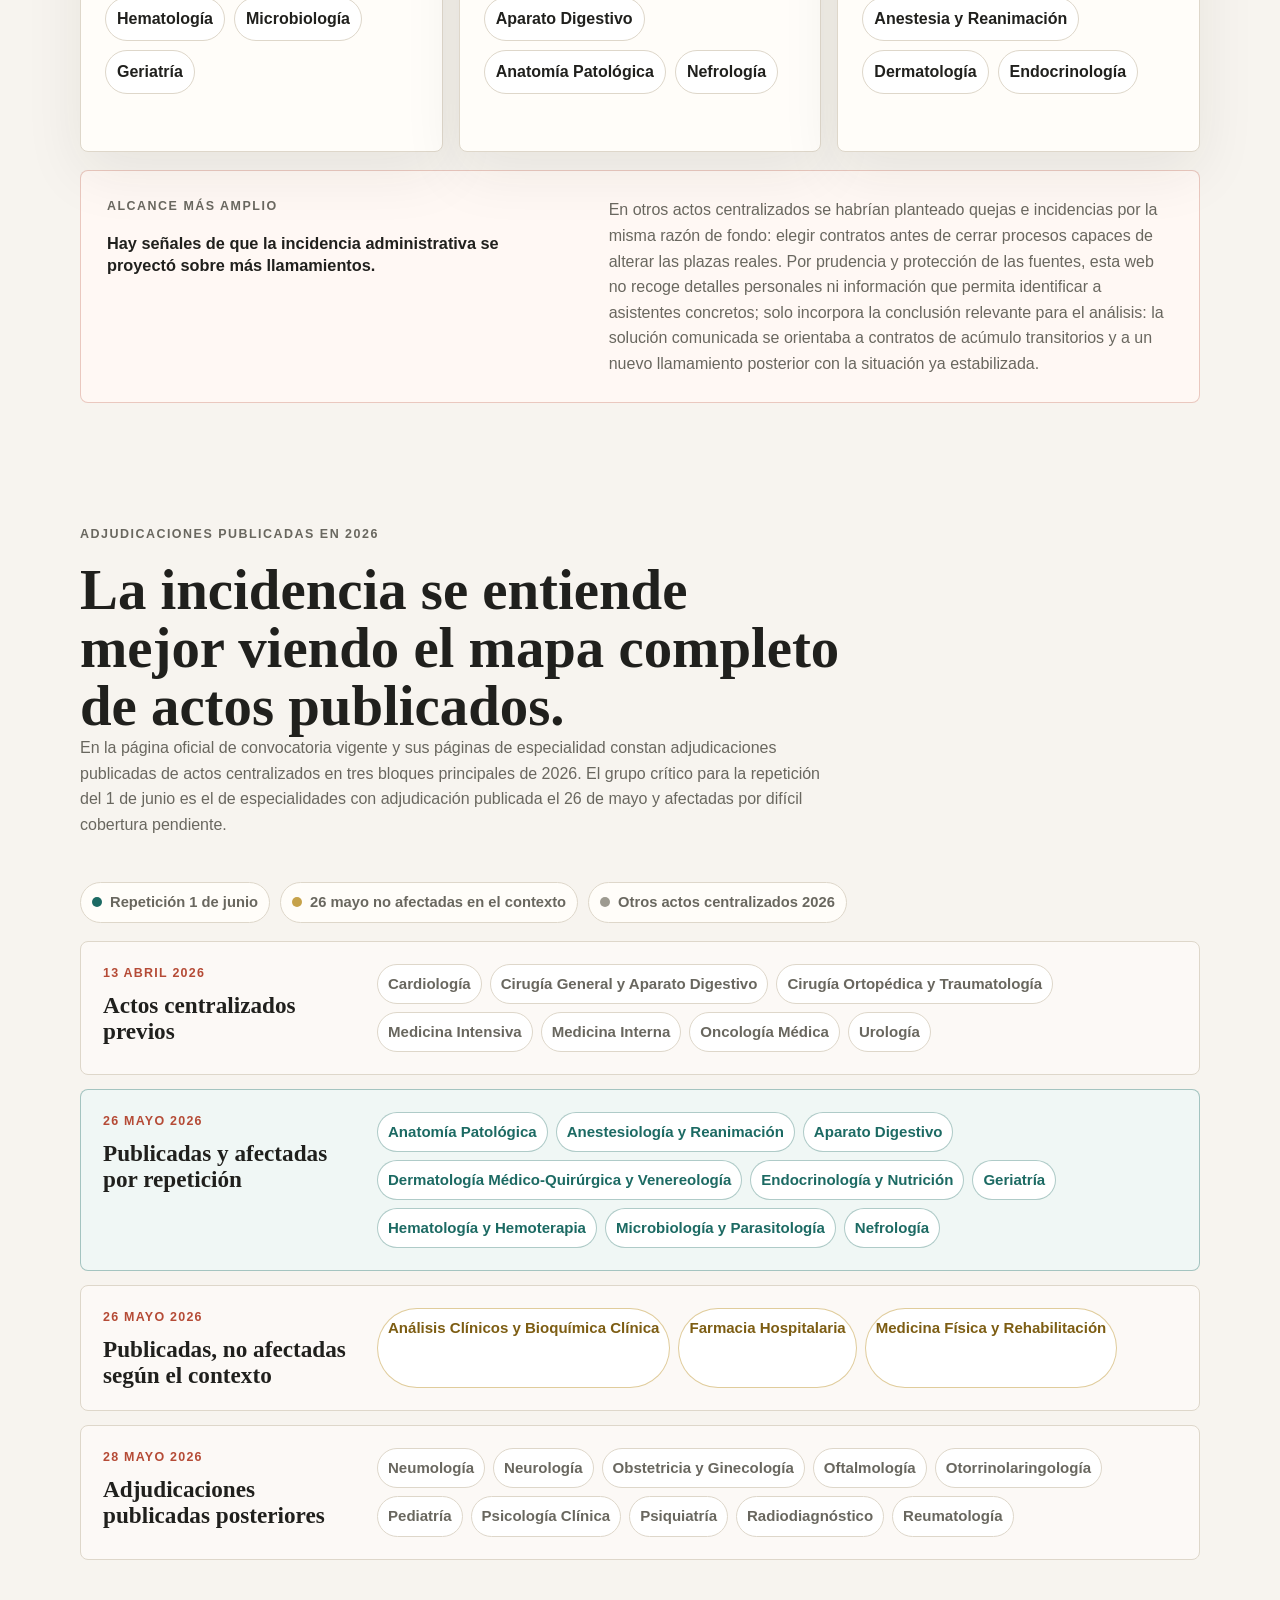
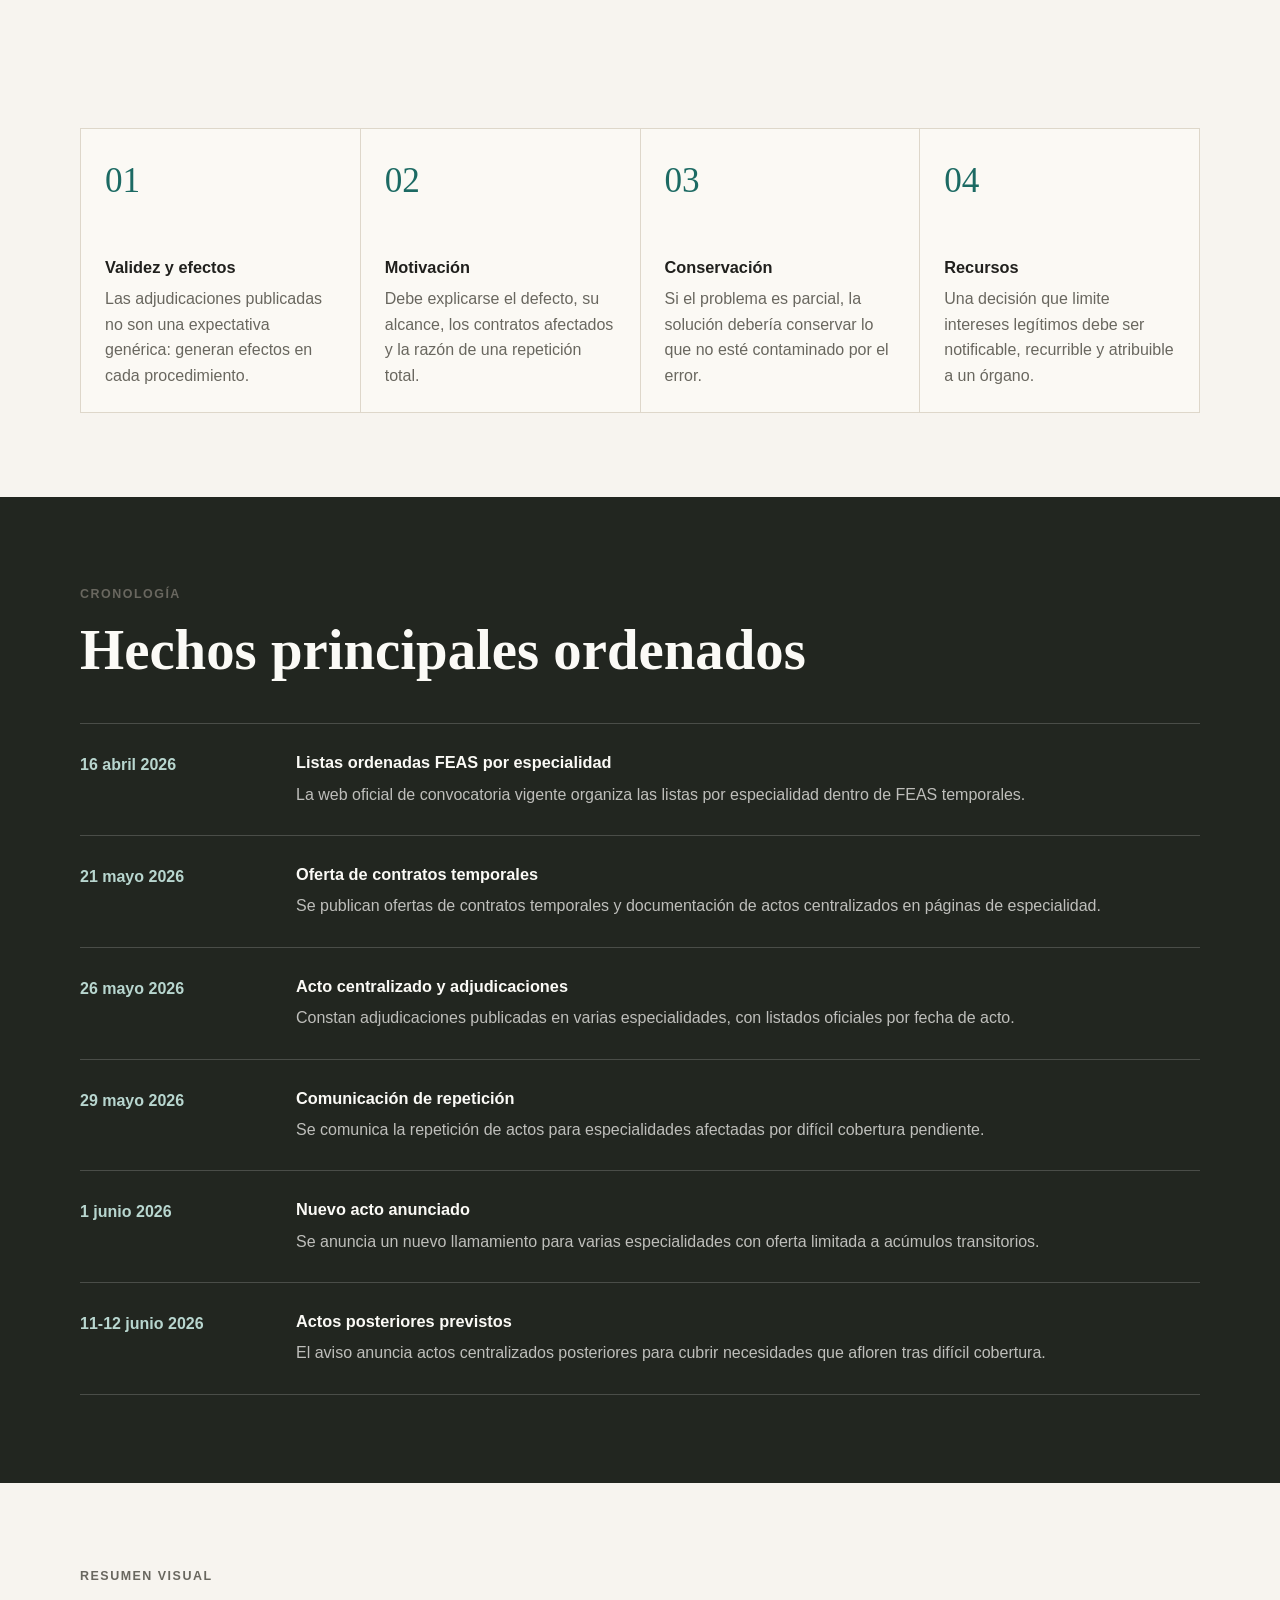
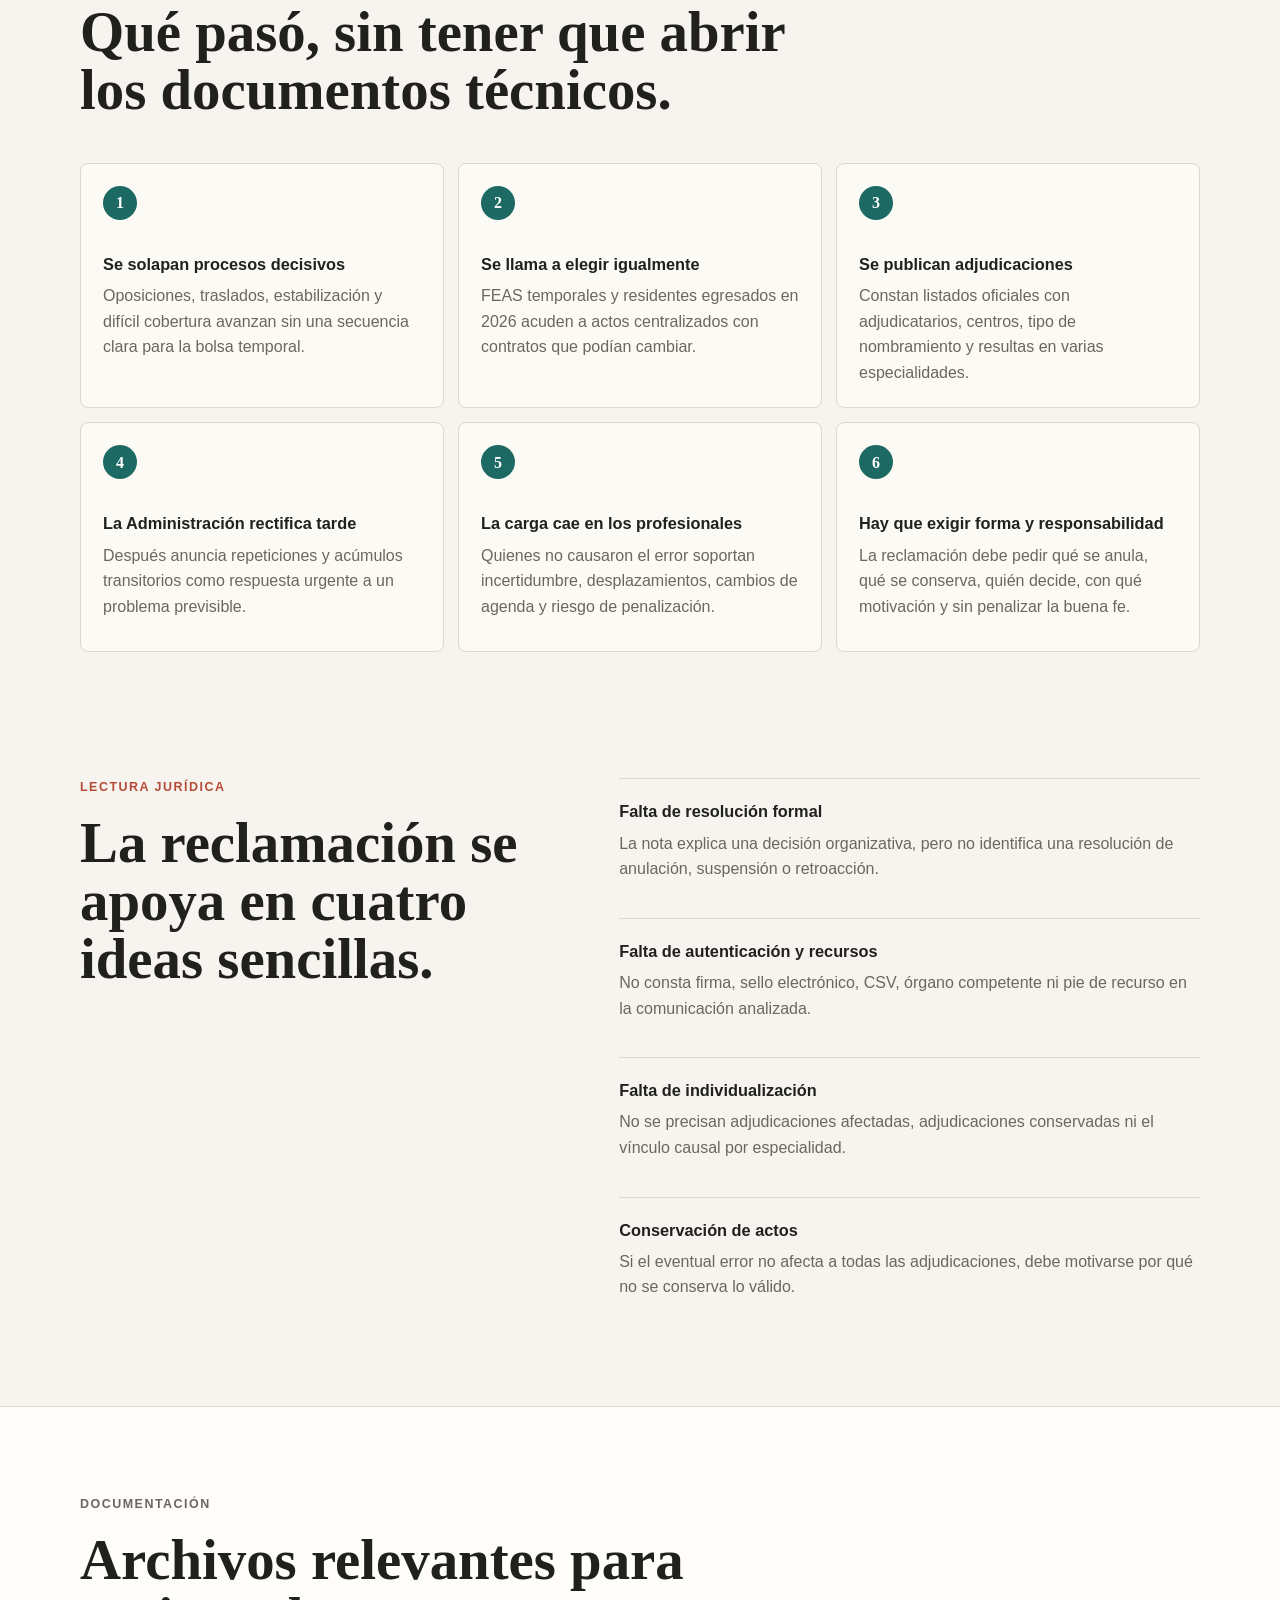
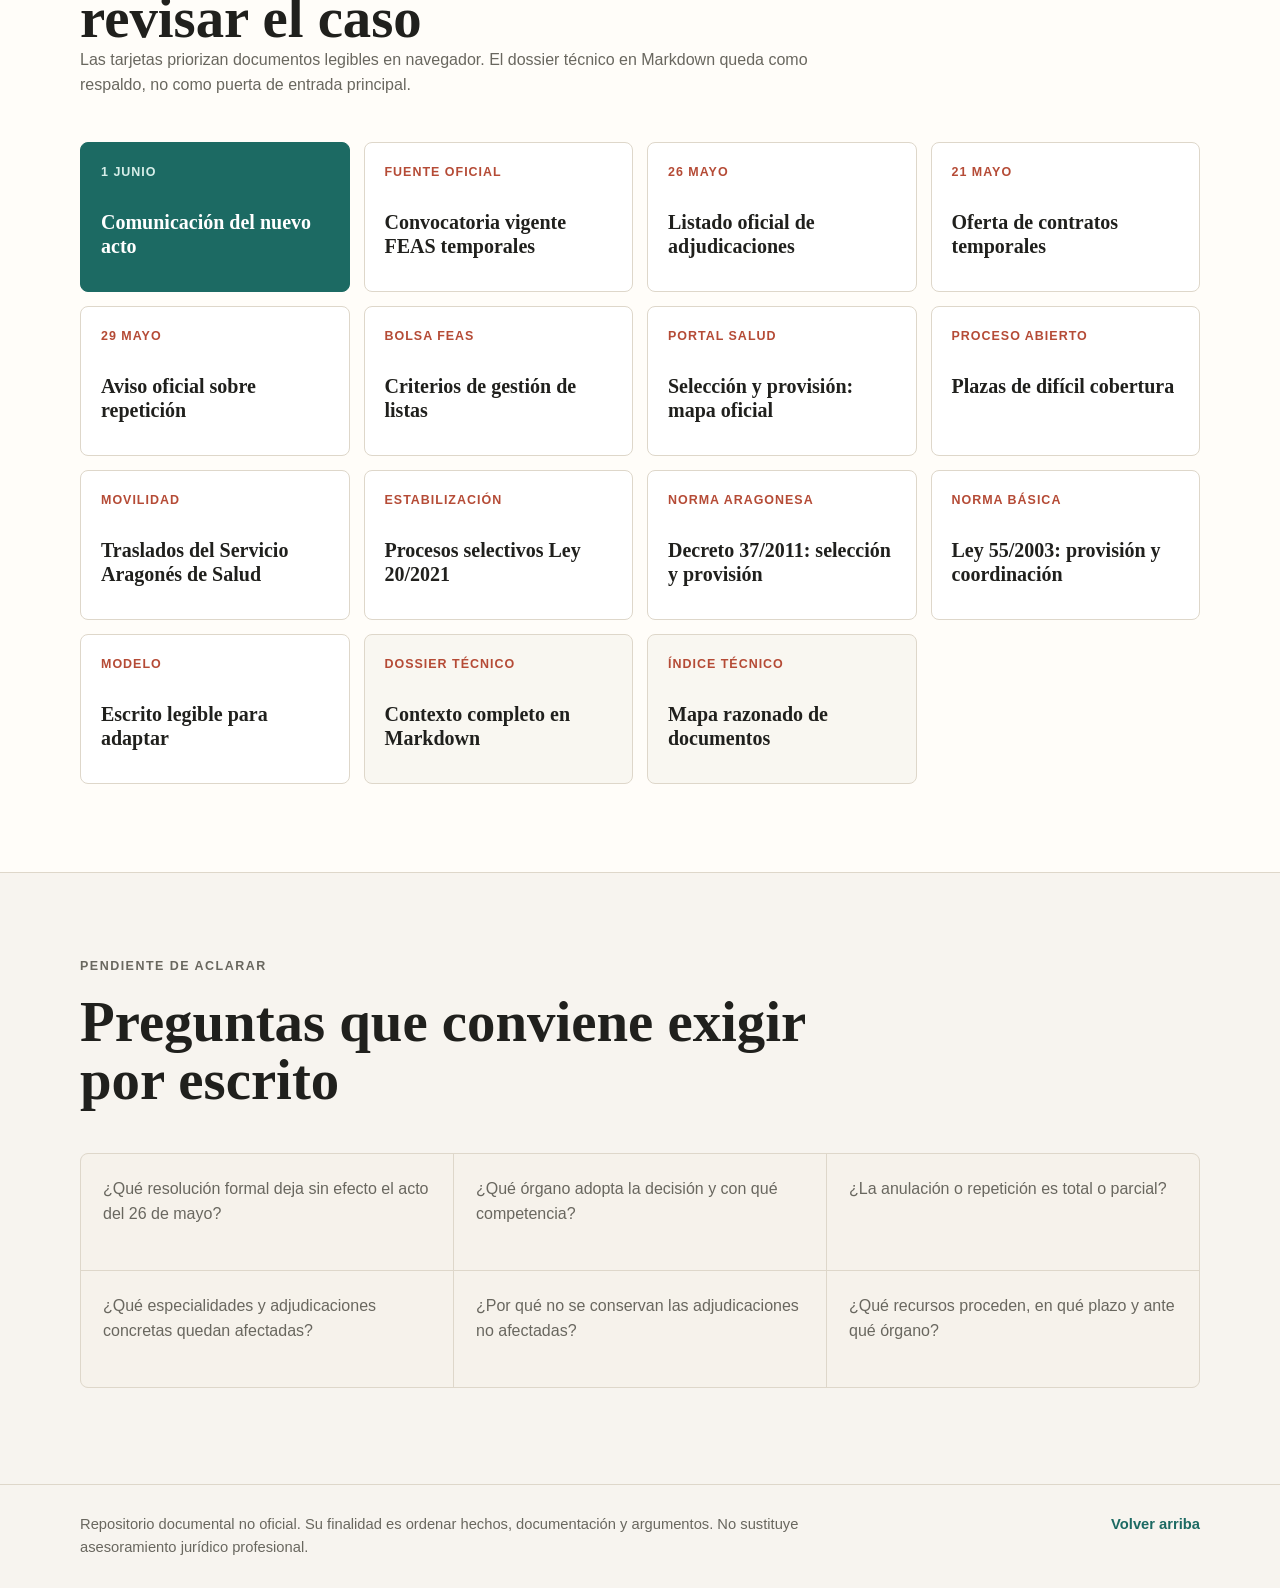
==== commit c485c97e: "Compacta panel de impacto" ====
--- a/index.html
+++ b/index.html
@@ -67,30 +67,16 @@
         </div>
         <aside class="status-panel" aria-label="Impacto real del caso">
           <p class="panel-kicker">Lo que está en juego</p>
-          <strong class="panel-title">No es una tabla de horarios: es continuidad asistencial y seguridad jurídica.</strong>
+          <strong class="panel-title">Continuidad asistencial y seguridad jurídica.</strong>
           <p class="panel-copy">
-            La mala coordinación no se queda en un trámite: altera decisiones profesionales,
-            organización hospitalaria y actividad asistencial que depende de saber quién trabaja,
-            dónde y desde cuándo.
-          </p>
-          <dl class="signal-list">
-            <div>
-              <dt>Profesionales</dt>
-              <dd>Personas que acuden, eligen, reorganizan contratos, guardias, permisos y expectativas de destino.</dd>
-            </div>
-            <div>
-              <dt>Hospitales</dt>
-              <dd>Servicios que necesitan cuadrar consultas, quirófanos, guardias y cobertura de verano.</dd>
-            </div>
-            <div>
-              <dt>Pacientes</dt>
-              <dd>La incertidumbre sobre plantillas puede repercutir en agendas, continuidad y actividad programada.</dd>
-            </div>
-            <div>
-              <dt>Garantías</dt>
-              <dd>Si se cambia lo publicado, debe existir resolución formal, motivación y ausencia de penalización.</dd>
-            </div>
-          </dl>
+            La mala coordinación altera quién trabaja, dónde y desde cuándo.
+          </p>
+          <ul class="impact-list">
+            <li><span>Profesionales</span> contratos, guardias y expectativas.</li>
+            <li><span>Hospitales</span> consultas, quirófanos y verano.</li>
+            <li><span>Pacientes</span> agendas y continuidad.</li>
+            <li><span>Garantías</span> resolución formal y no penalización.</li>
+          </ul>
           <a class="panel-link" href="#causas">Ver cadena de mala coordinación</a>
         </aside>
       </section>
--- a/styles.css
+++ b/styles.css
@@ -143,9 +143,9 @@
 
 .hero {
   display: grid;
-  grid-template-columns: minmax(0, 1fr) 320px;
+  grid-template-columns: minmax(0, 1fr) 360px;
   gap: 44px;
-  align-items: end;
+  align-items: center;
   width: min(1120px, calc(100% - 40px));
   margin: 0 auto;
   padding: 86px 0 64px;
@@ -242,7 +242,7 @@
 
 .status-panel {
   display: block;
-  padding: 24px;
+  padding: 22px;
   border: 1px solid var(--line);
   border-radius: 8px;
   background: rgba(255, 253, 249, 0.94);
@@ -250,7 +250,7 @@
 }
 
 .panel-kicker {
-  margin-bottom: 16px;
+  margin-bottom: 12px;
   color: var(--accent-2);
   font-size: 0.75rem;
   font-weight: 800;
@@ -261,48 +261,44 @@
 .panel-title {
   display: block;
   font-family: Georgia, "Times New Roman", serif;
-  font-size: 1.65rem;
-  line-height: 1.1;
+  font-size: 1.48rem;
+  line-height: 1.12;
   letter-spacing: 0;
 }
 
 .panel-copy {
-  margin-top: 14px;
-  color: var(--muted);
-  font-size: 0.98rem;
+  margin-top: 10px;
+  color: var(--muted);
+  font-size: 0.95rem;
   line-height: 1.55;
 }
 
-.signal-list {
-  display: grid;
-  gap: 1px;
-  overflow: hidden;
-  margin: 22px 0 18px;
+.impact-list {
+  display: grid;
+  grid-template-columns: repeat(2, minmax(0, 1fr));
+  gap: 8px;
+  margin: 18px 0 14px;
   padding: 0;
-  border: 1px solid var(--line);
-  border-radius: 8px;
-  background: var(--line);
-}
-
-.signal-list div {
-  padding: 15px;
+  list-style: none;
+}
+
+.impact-list li {
+  min-height: 84px;
+  padding: 12px;
+  border: 1px solid var(--line);
+  border-radius: 8px;
   background: #fff;
-}
-
-.signal-list dt {
+  color: var(--muted);
+  font-size: 0.84rem;
+  line-height: 1.35;
+}
+
+.impact-list span {
   display: block;
   margin-bottom: 5px;
   color: var(--accent);
-  font-family: Georgia, "Times New Roman", serif;
-  font-size: 1.28rem;
-  line-height: 1;
-}
-
-.signal-list dd {
-  margin: 0;
-  color: var(--muted);
-  font-size: 0.9rem;
-  line-height: 1.45;
+  font-size: 0.82rem;
+  font-weight: 800;
 }
 
 .panel-link {
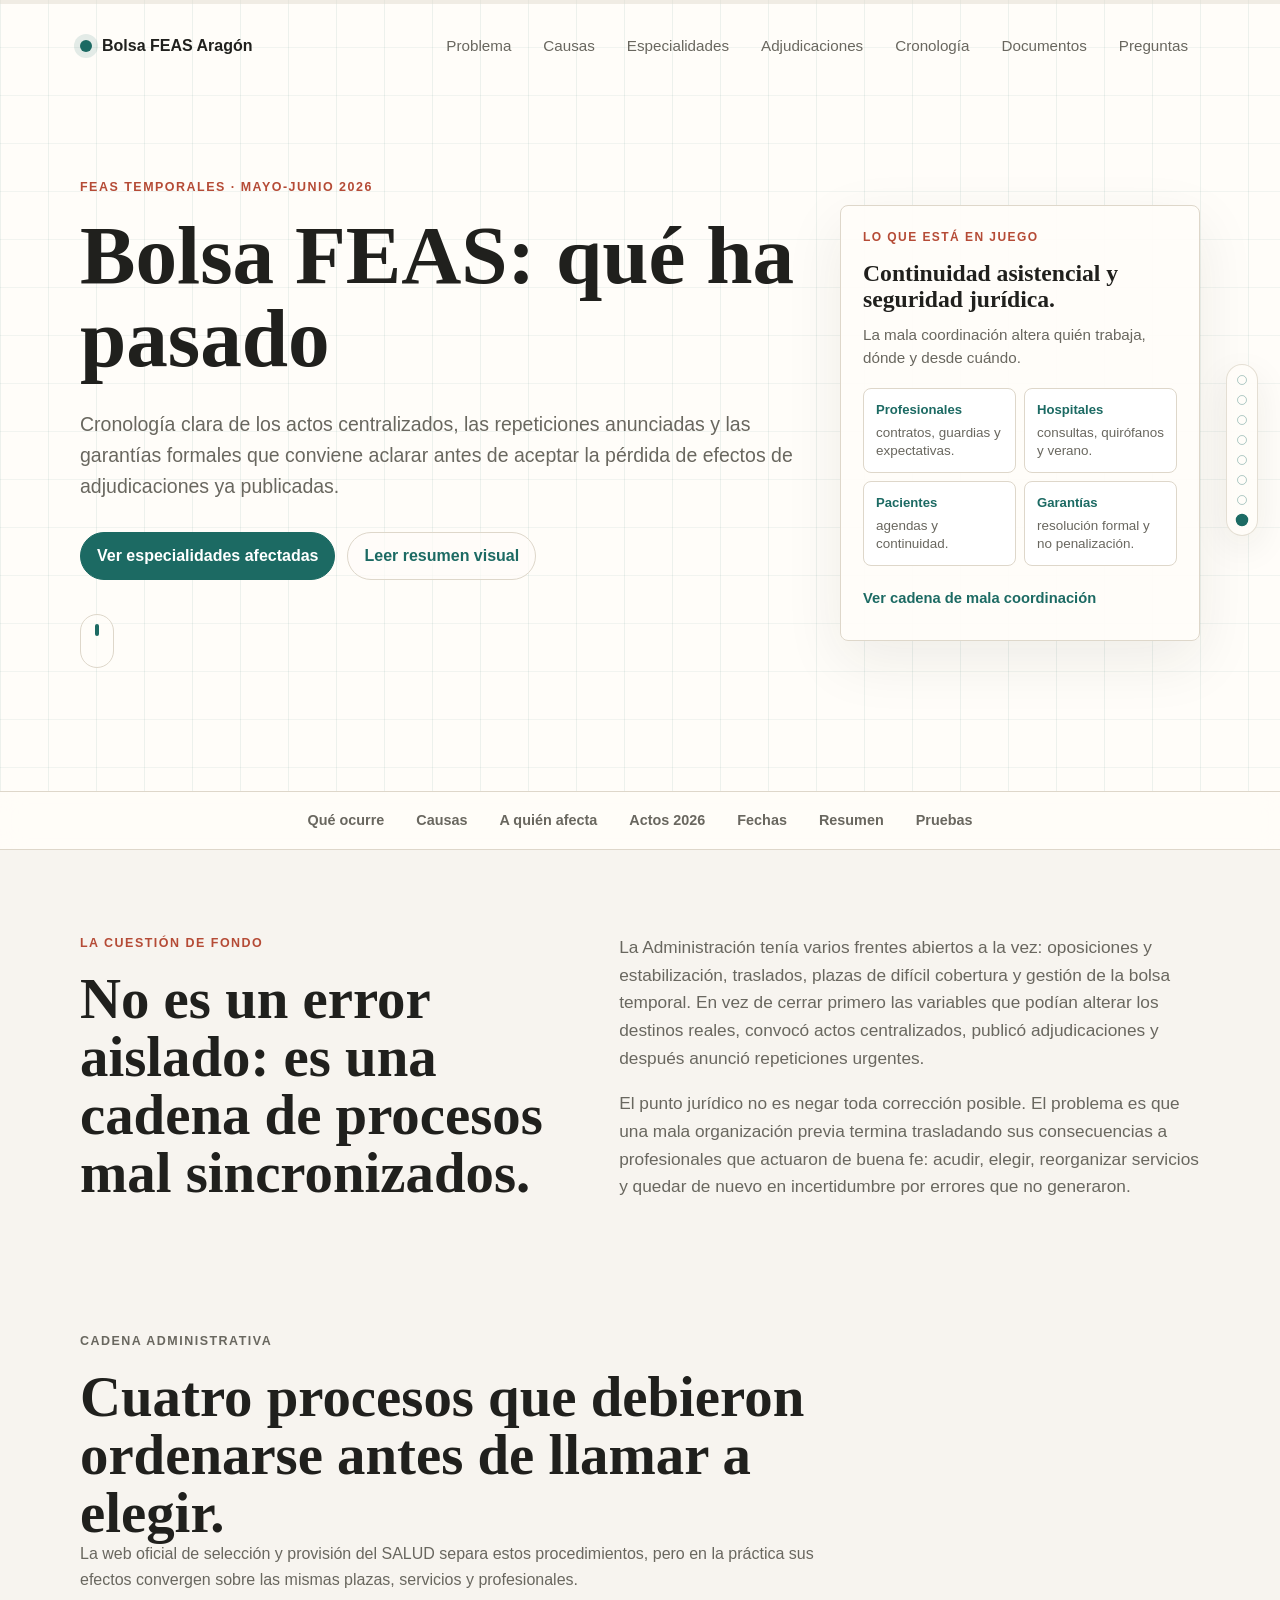
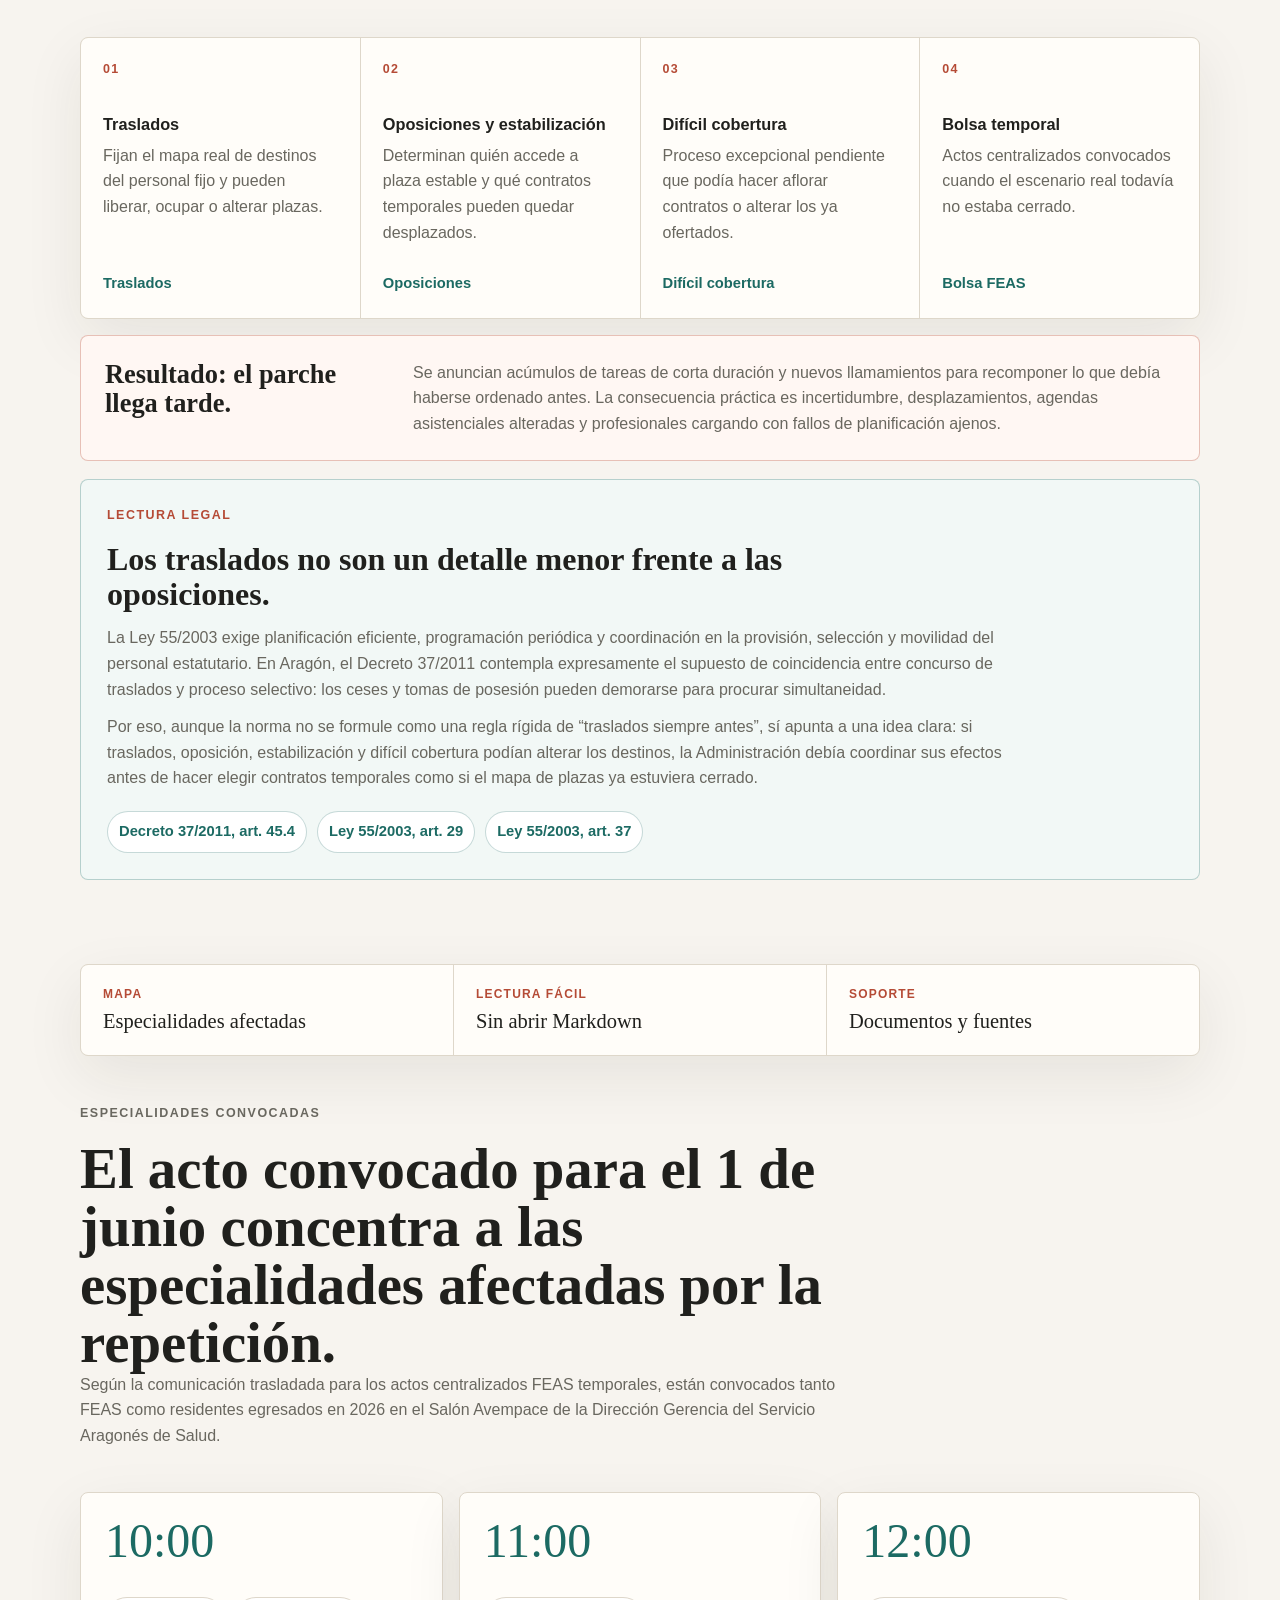
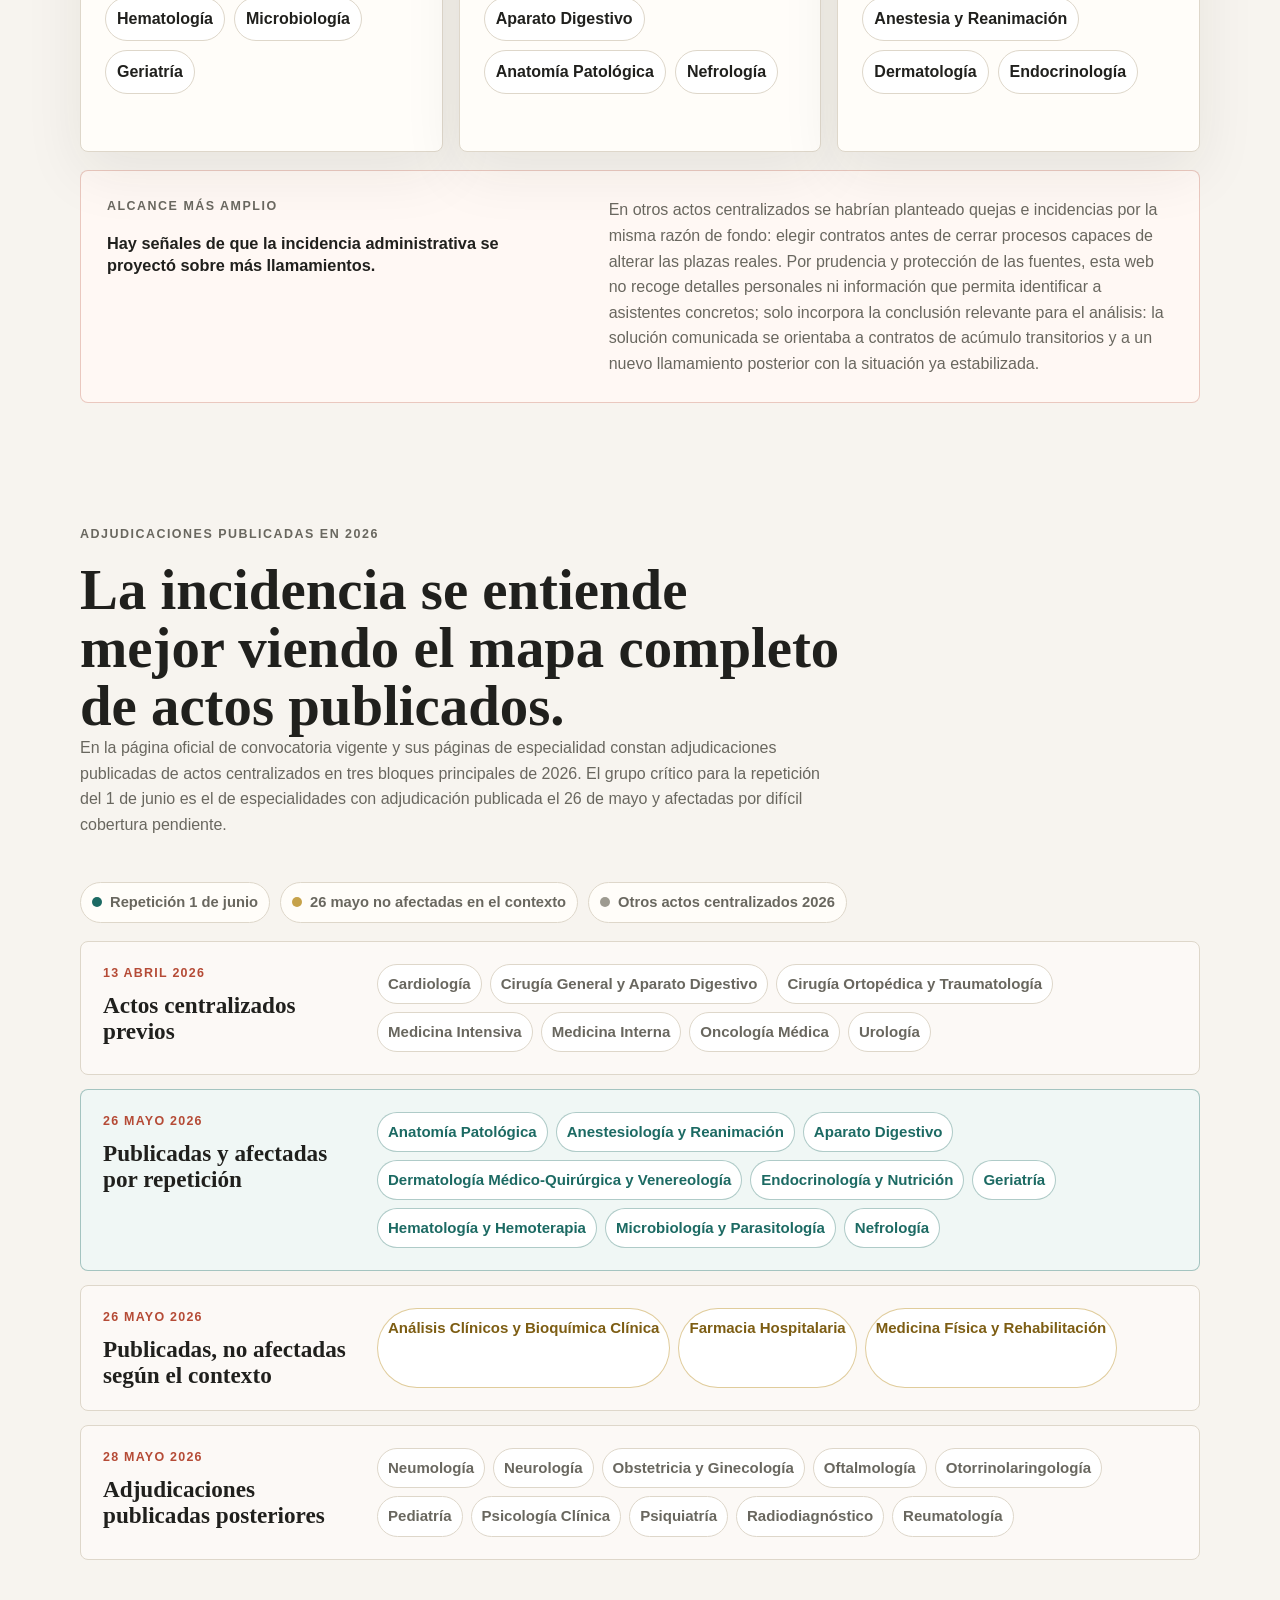
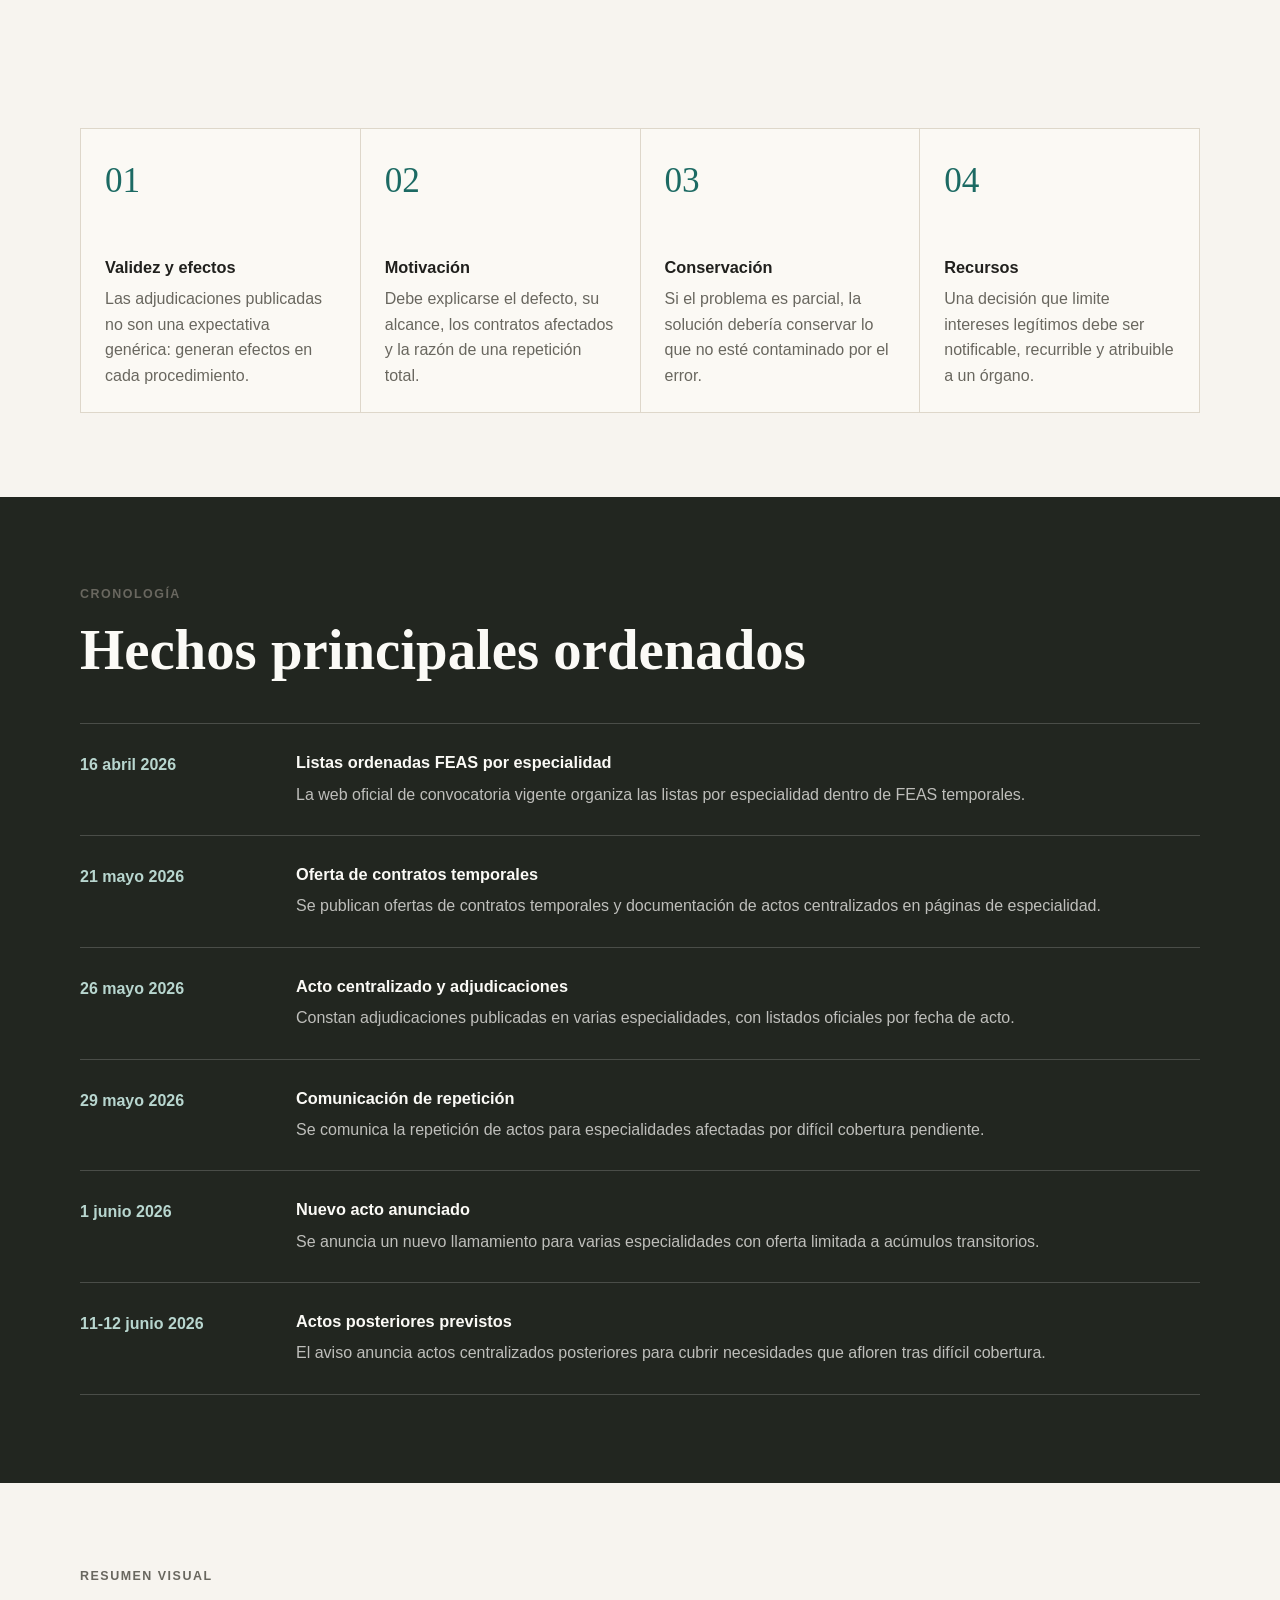
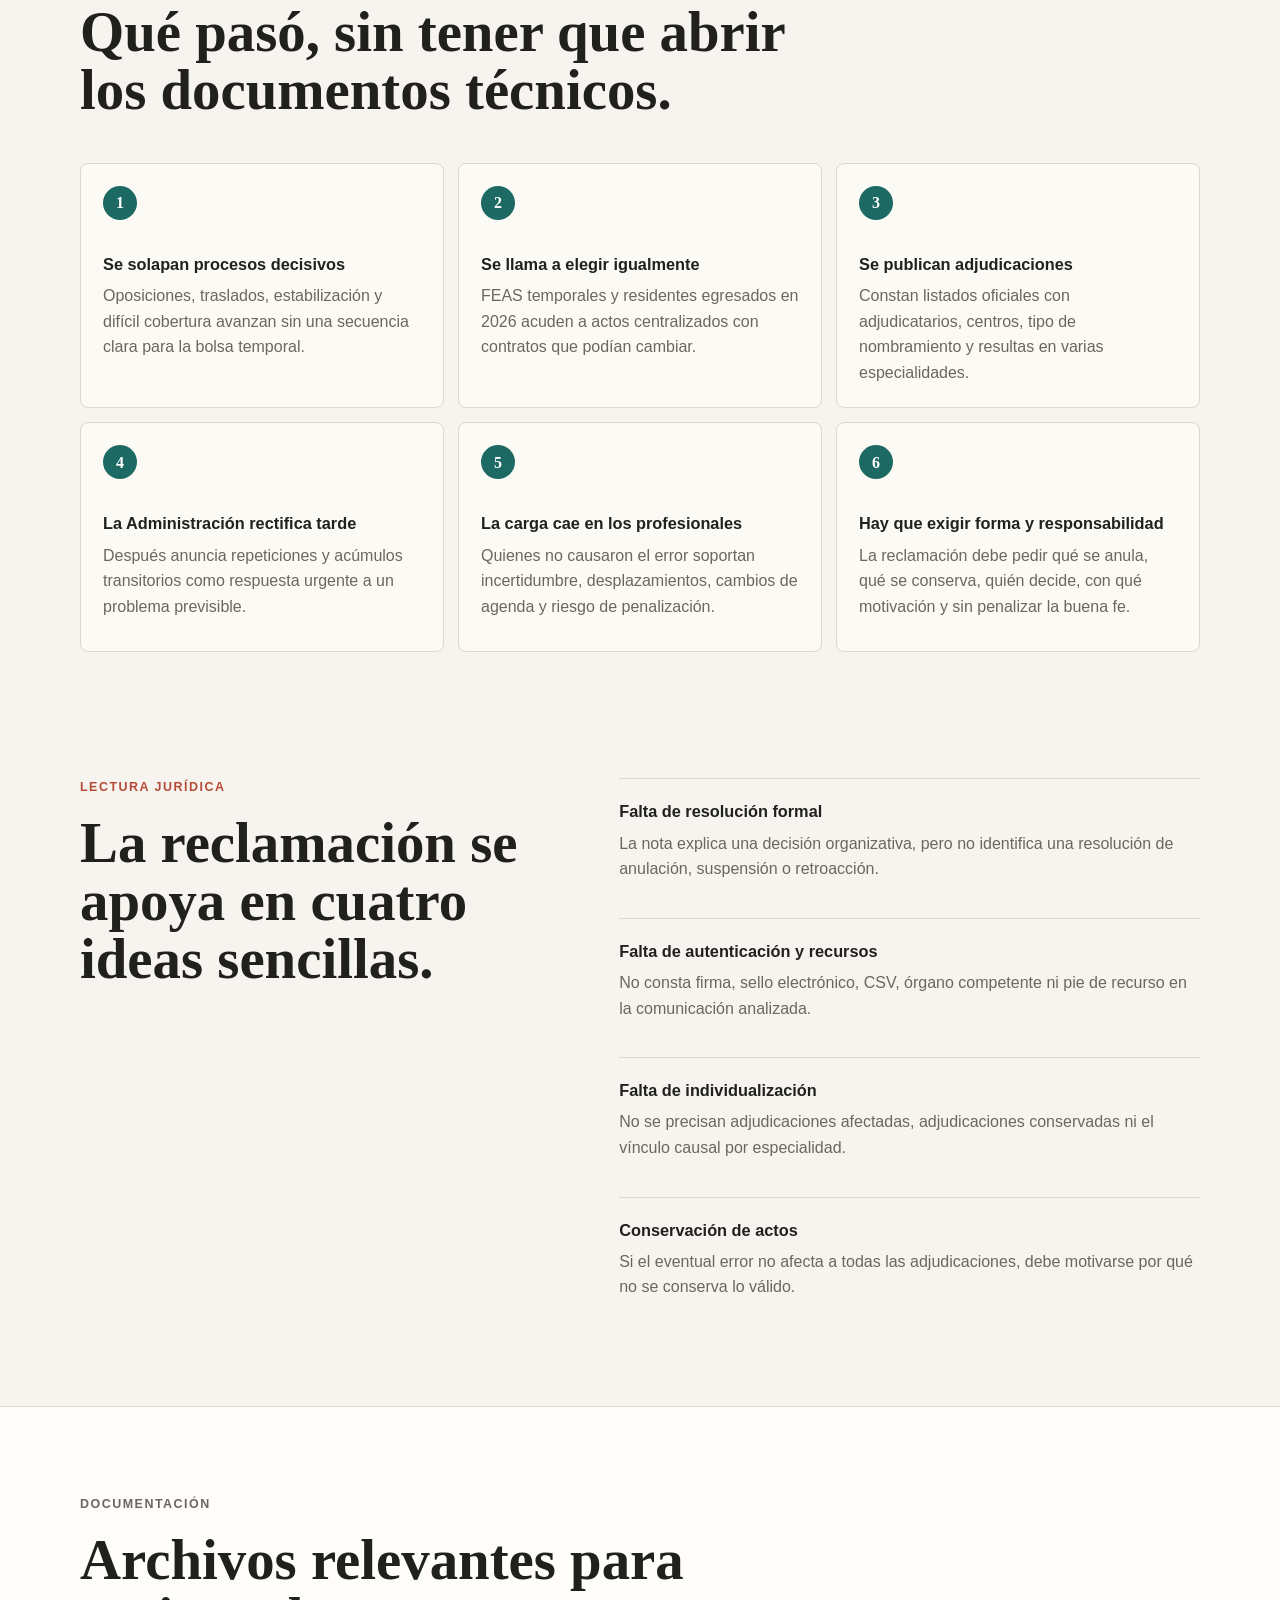
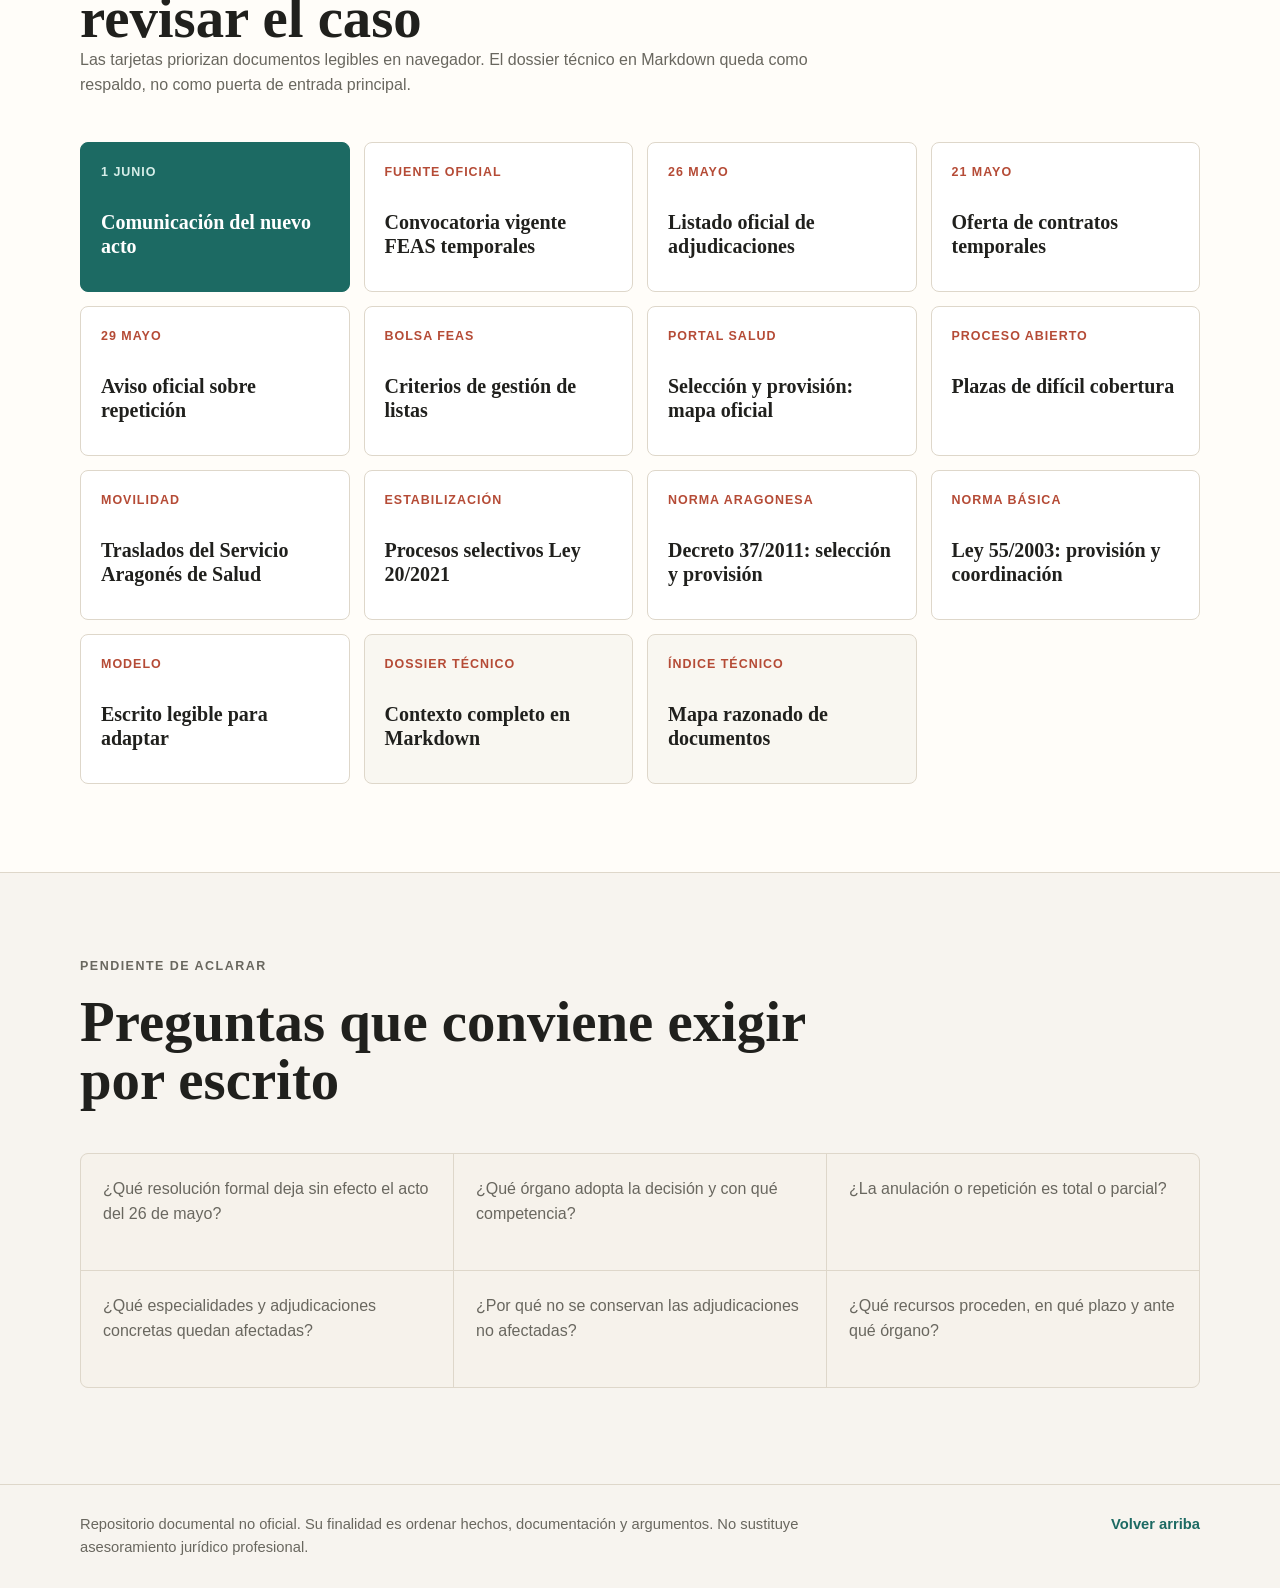
==== commit 202b4000: "Prioriza traslados en cadena administrativa" ====
--- a/index.html
+++ b/index.html
@@ -117,7 +117,7 @@
       <section class="section causes-section" id="causas">
         <div class="section-heading wide-heading">
           <p class="section-kicker">Cadena administrativa</p>
-          <h2>Cuatro procesos que debieron coordinarse antes de llamar a elegir.</h2>
+          <h2>Cuatro procesos que debieron ordenarse antes de llamar a elegir.</h2>
           <p>
             La web oficial de selección y provisión del SALUD separa estos procedimientos, pero en la
             práctica sus efectos convergen sobre las mismas plazas, servicios y profesionales.
@@ -127,15 +127,15 @@
         <div class="chain-grid">
           <article>
             <span>01</span>
+            <h3>Traslados</h3>
+            <p>Fijan el mapa real de destinos del personal fijo y pueden liberar, ocupar o alterar plazas.</p>
+            <a href="https://www.aragon.es/-/traslados">Traslados</a>
+          </article>
+          <article>
+            <span>02</span>
             <h3>Oposiciones y estabilización</h3>
-            <p>Definen quién accede a plaza estable y quién puede desplazar contratos temporales.</p>
+            <p>Determinan quién accede a plaza estable y qué contratos temporales pueden quedar desplazados.</p>
             <a href="https://www.aragon.es/-/oposiciones">Oposiciones</a>
-          </article>
-          <article>
-            <span>02</span>
-            <h3>Traslados</h3>
-            <p>Reordenan destinos de personal fijo y pueden provocar ceses, resultas o necesidades nuevas.</p>
-            <a href="https://www.aragon.es/-/traslados">Traslados</a>
           </article>
           <article>
             <span>03</span>
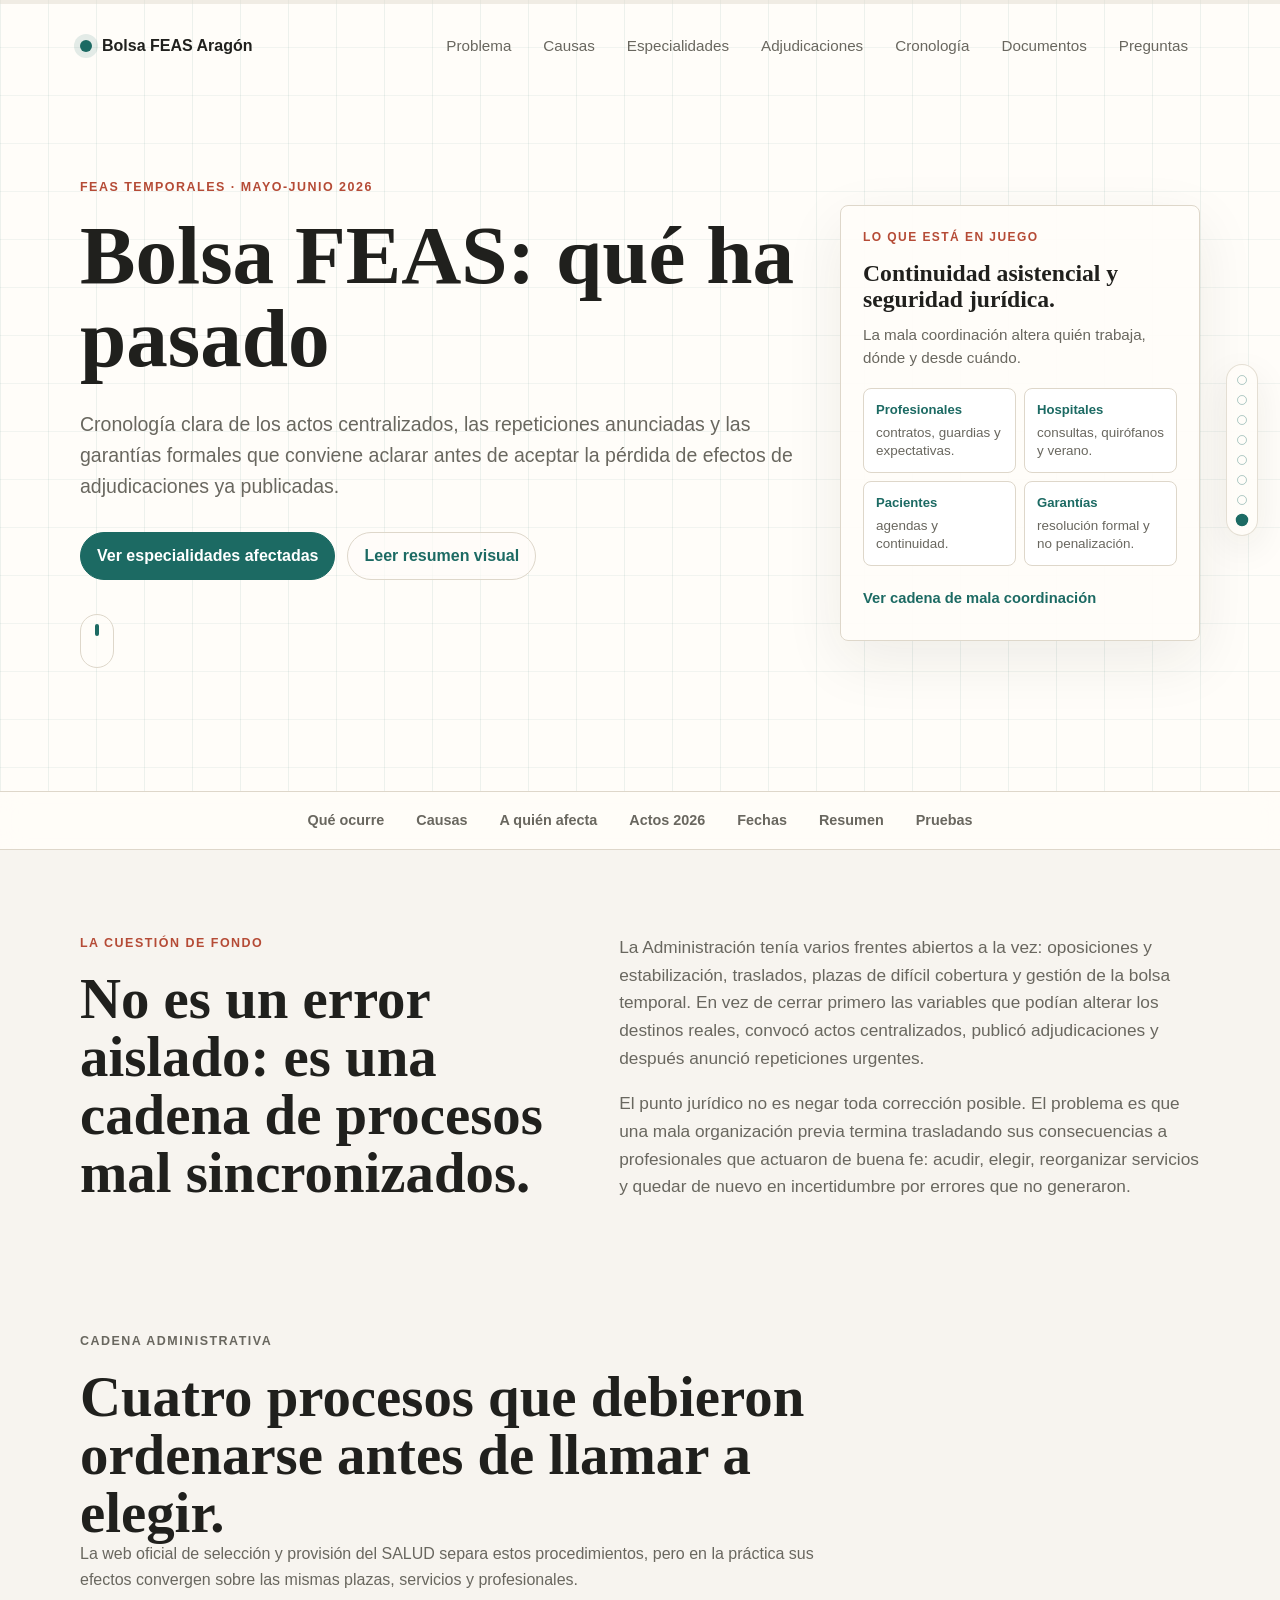
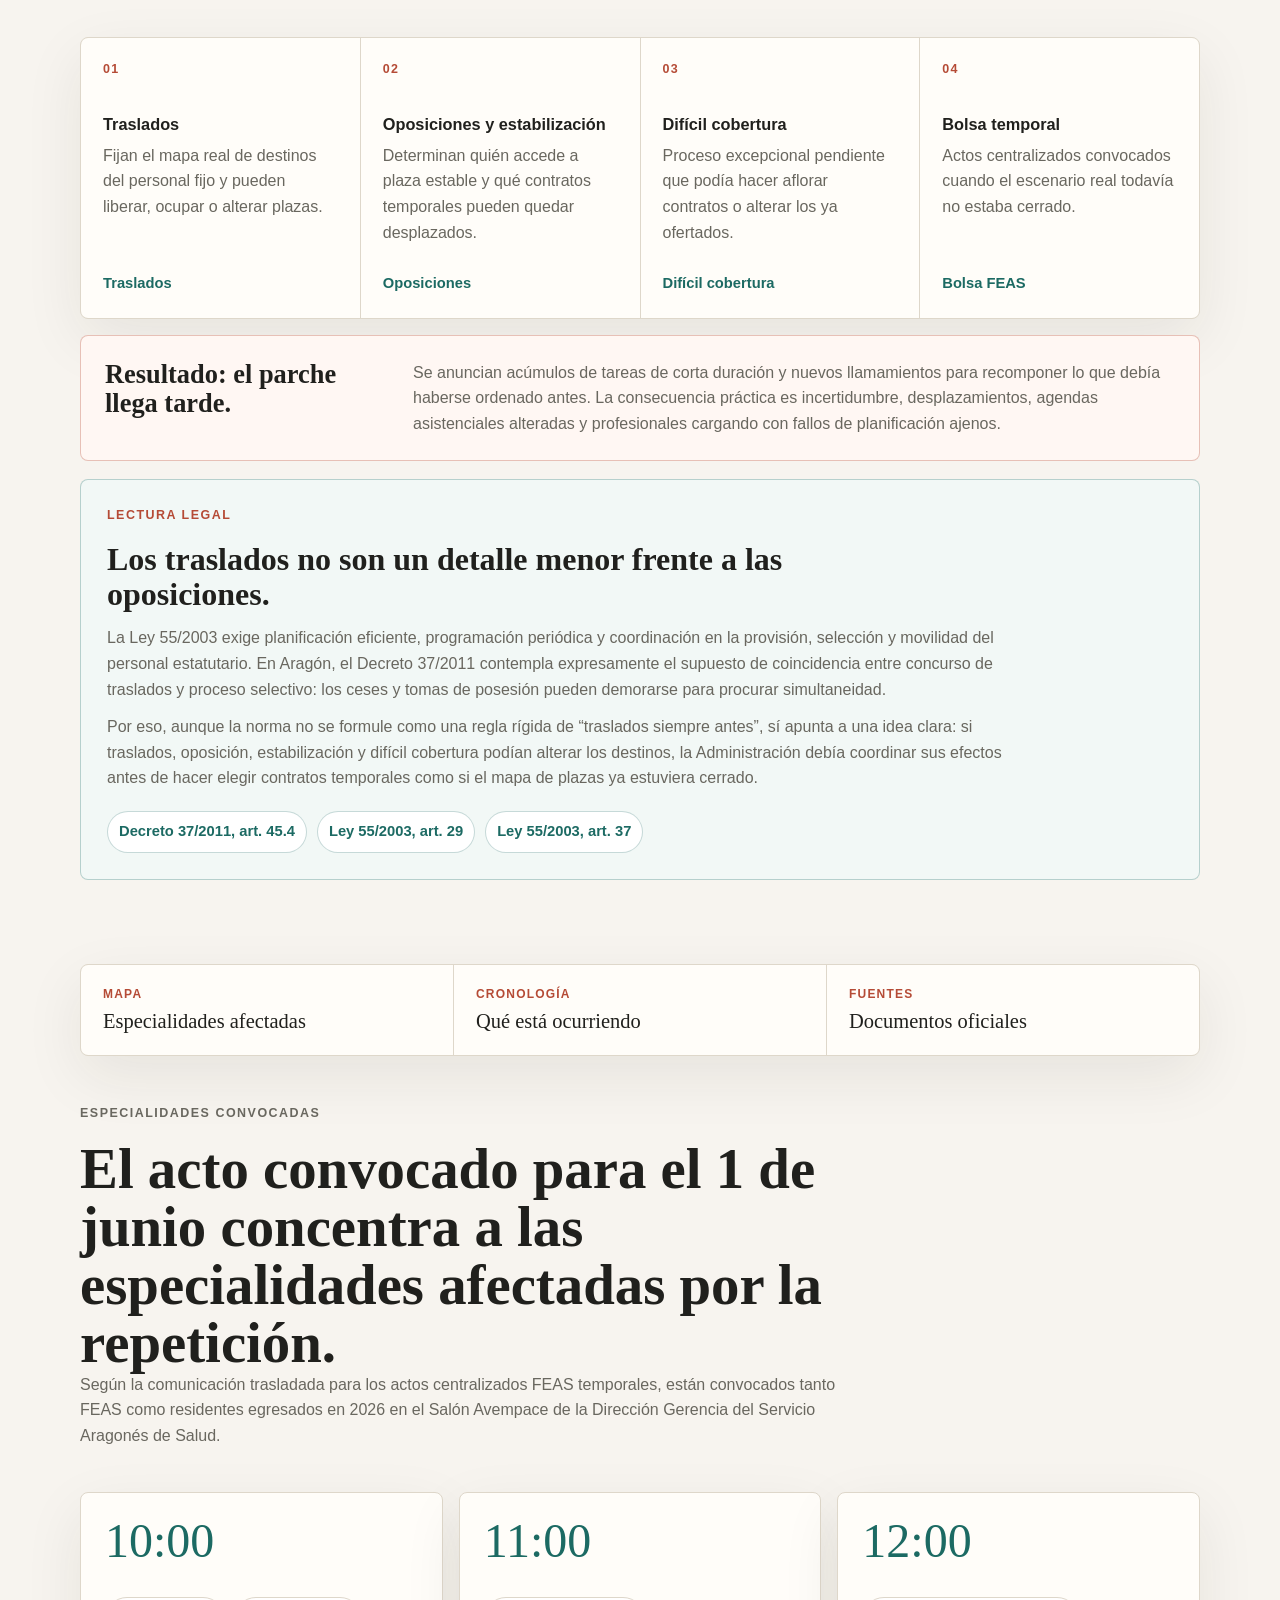
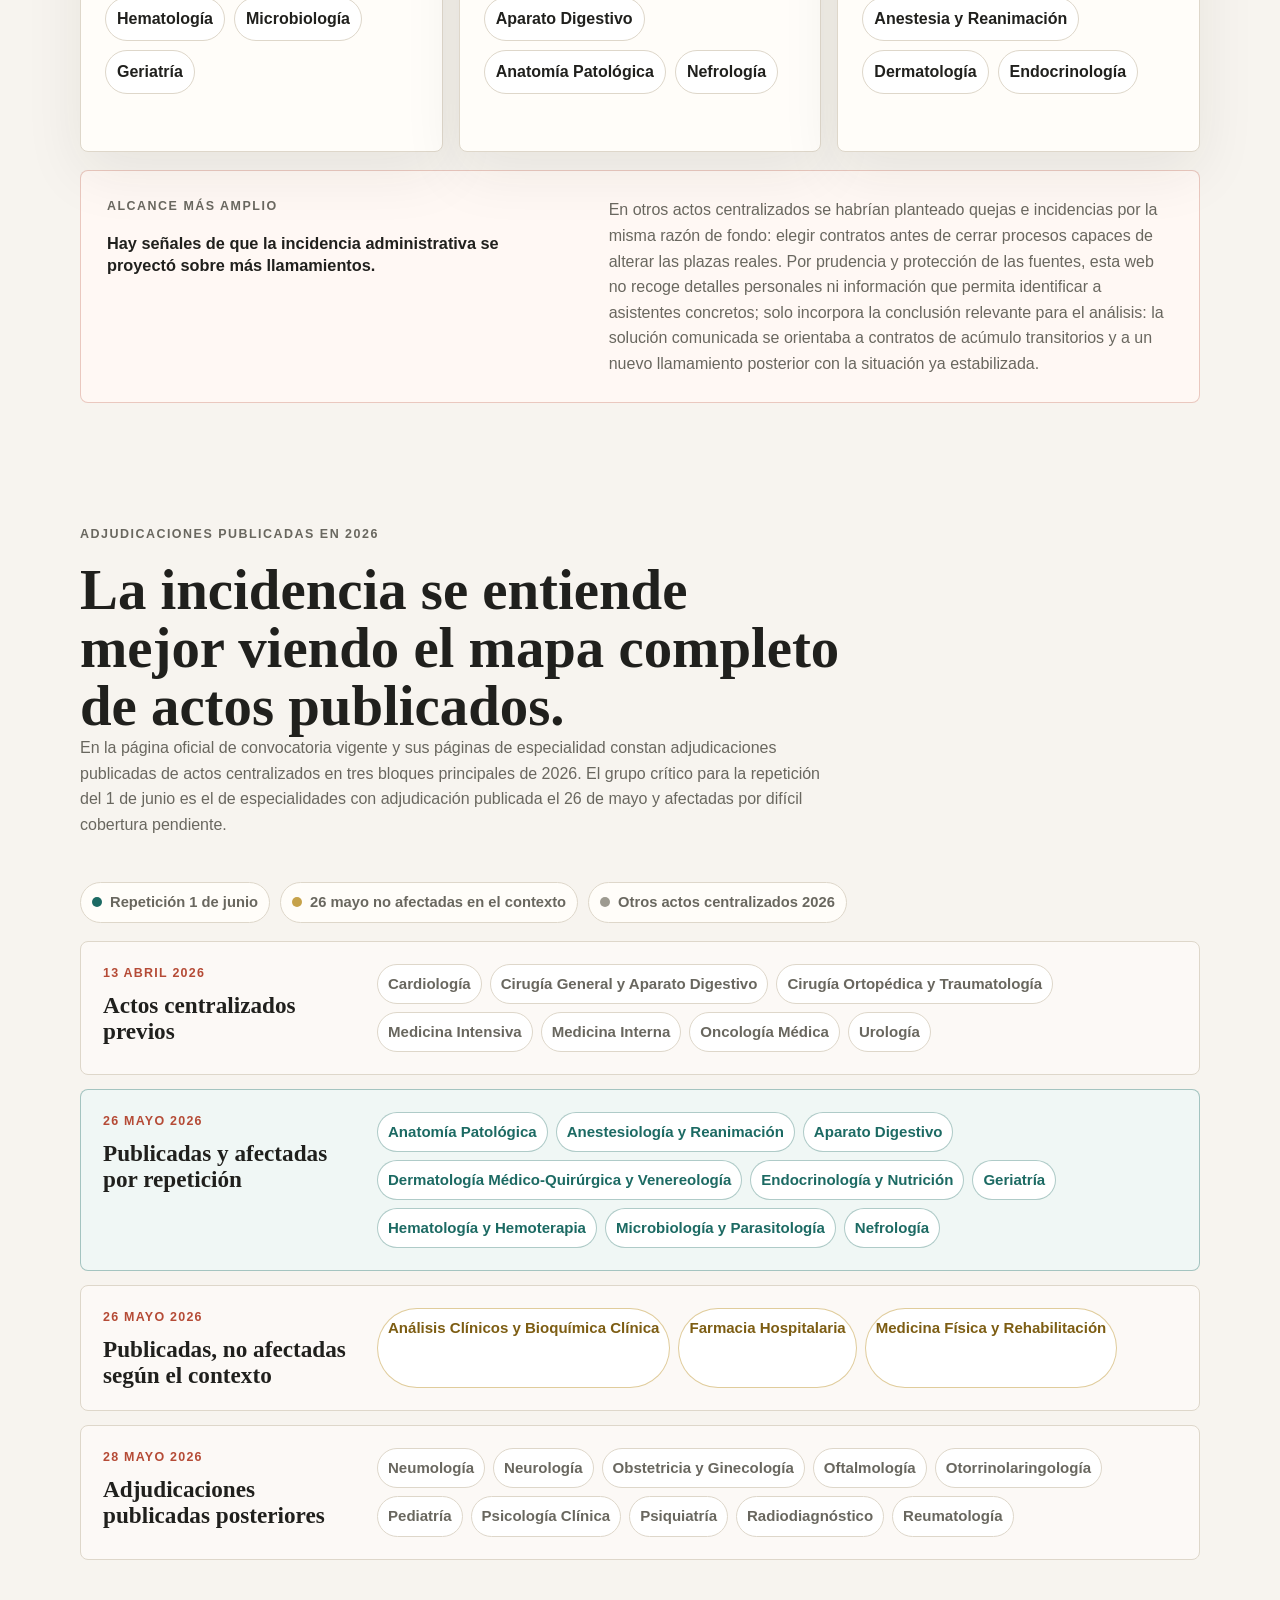
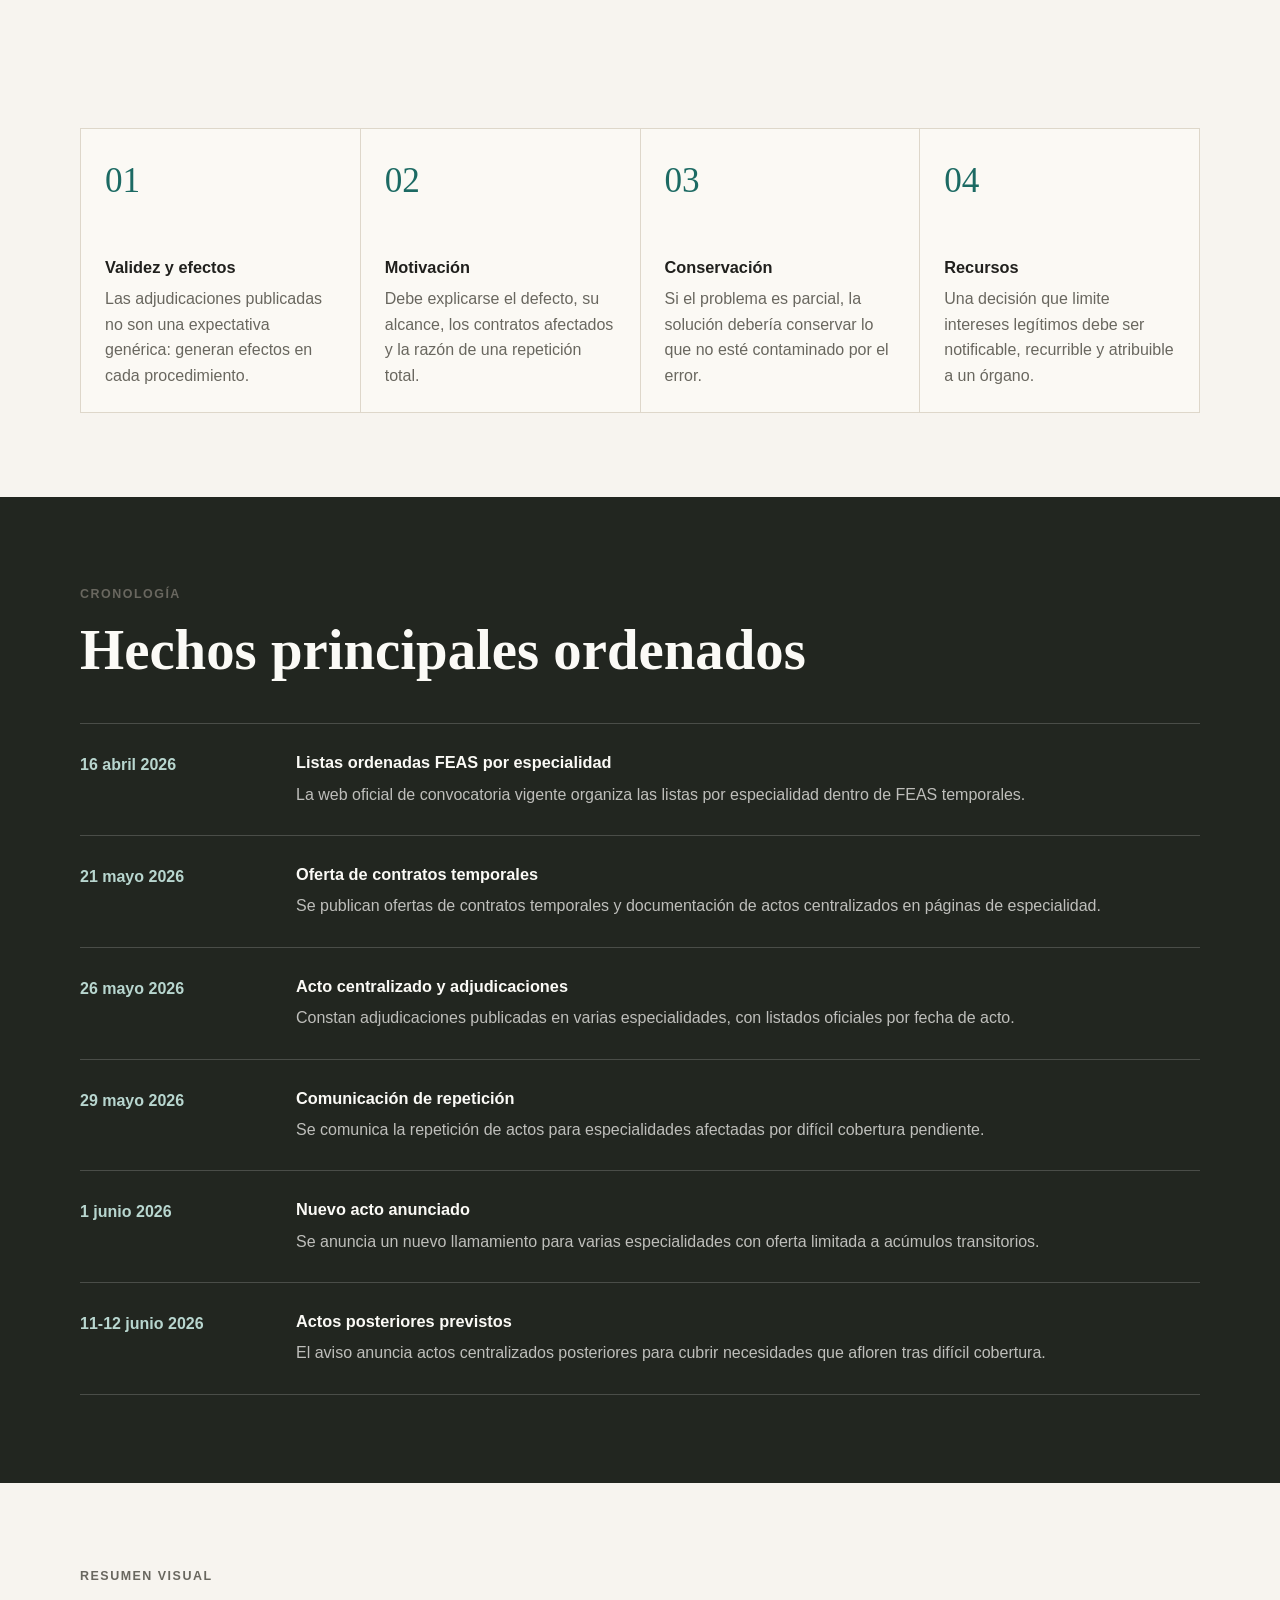
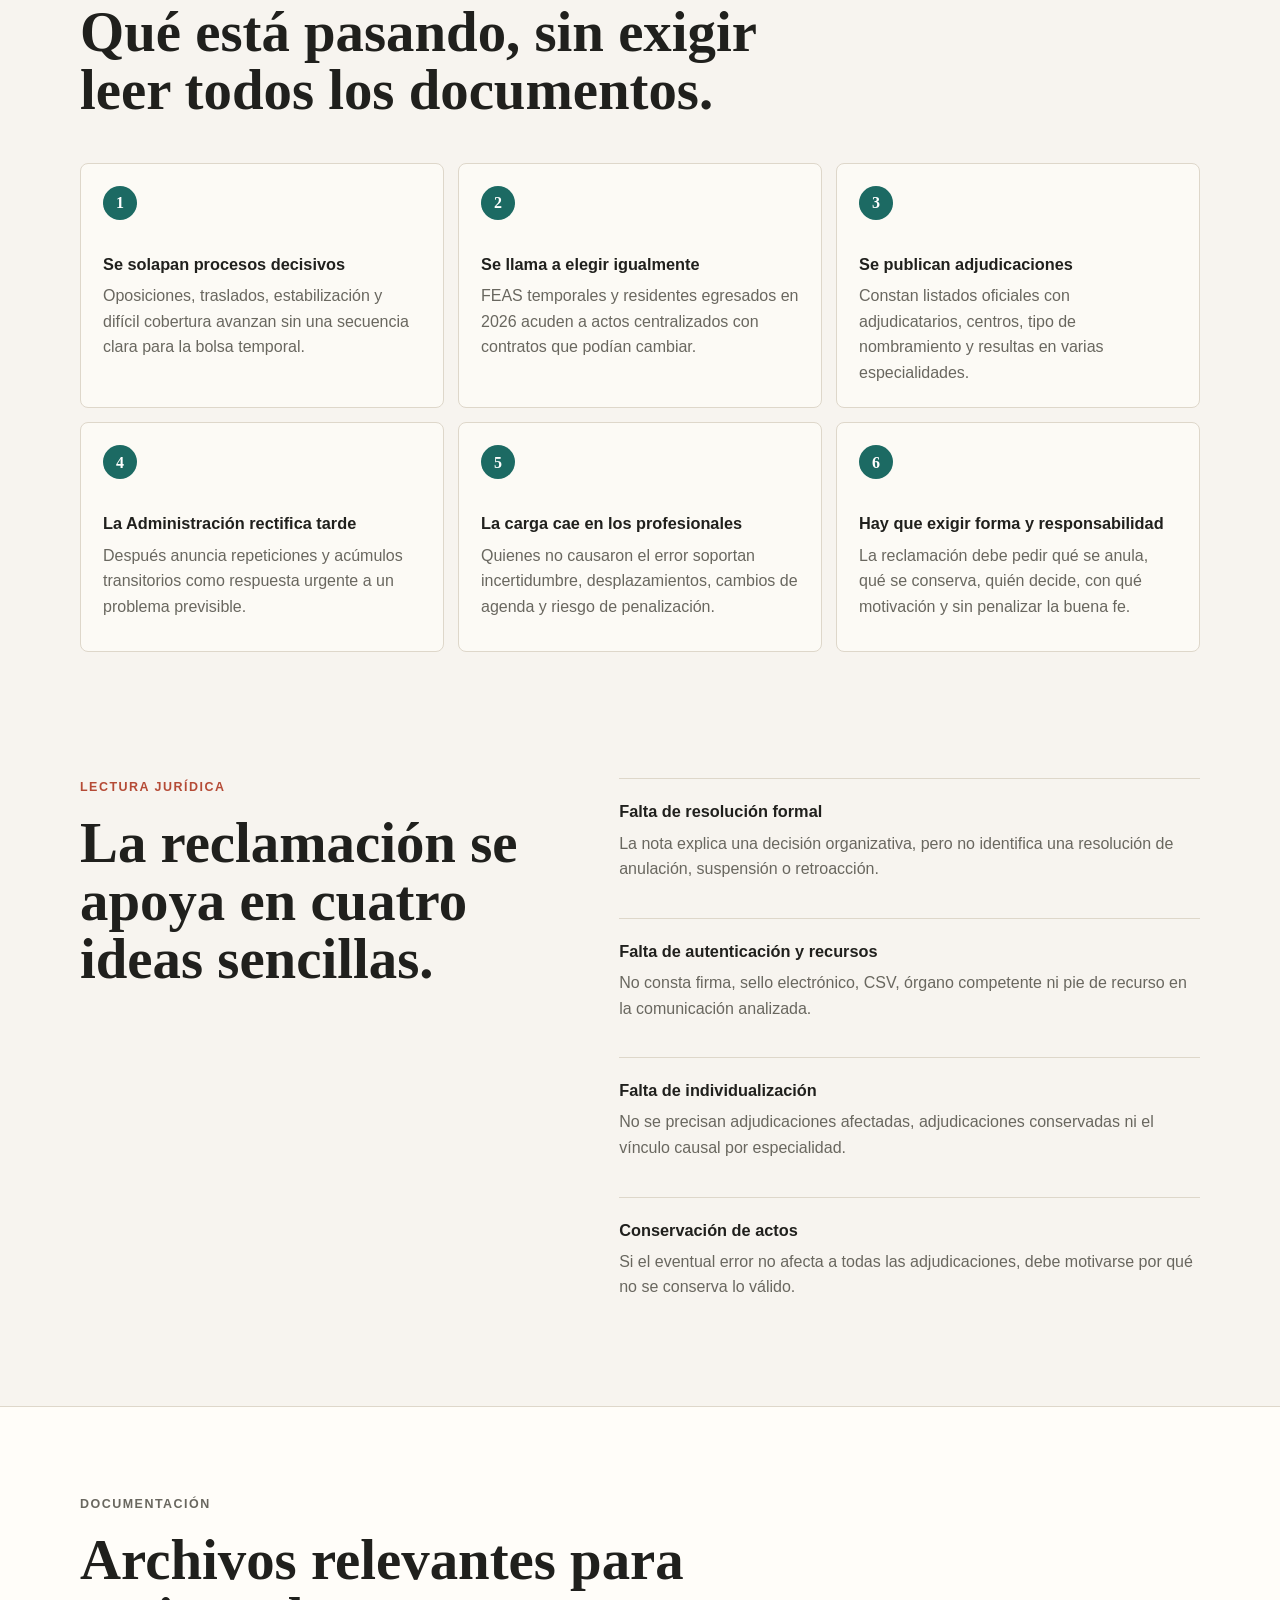
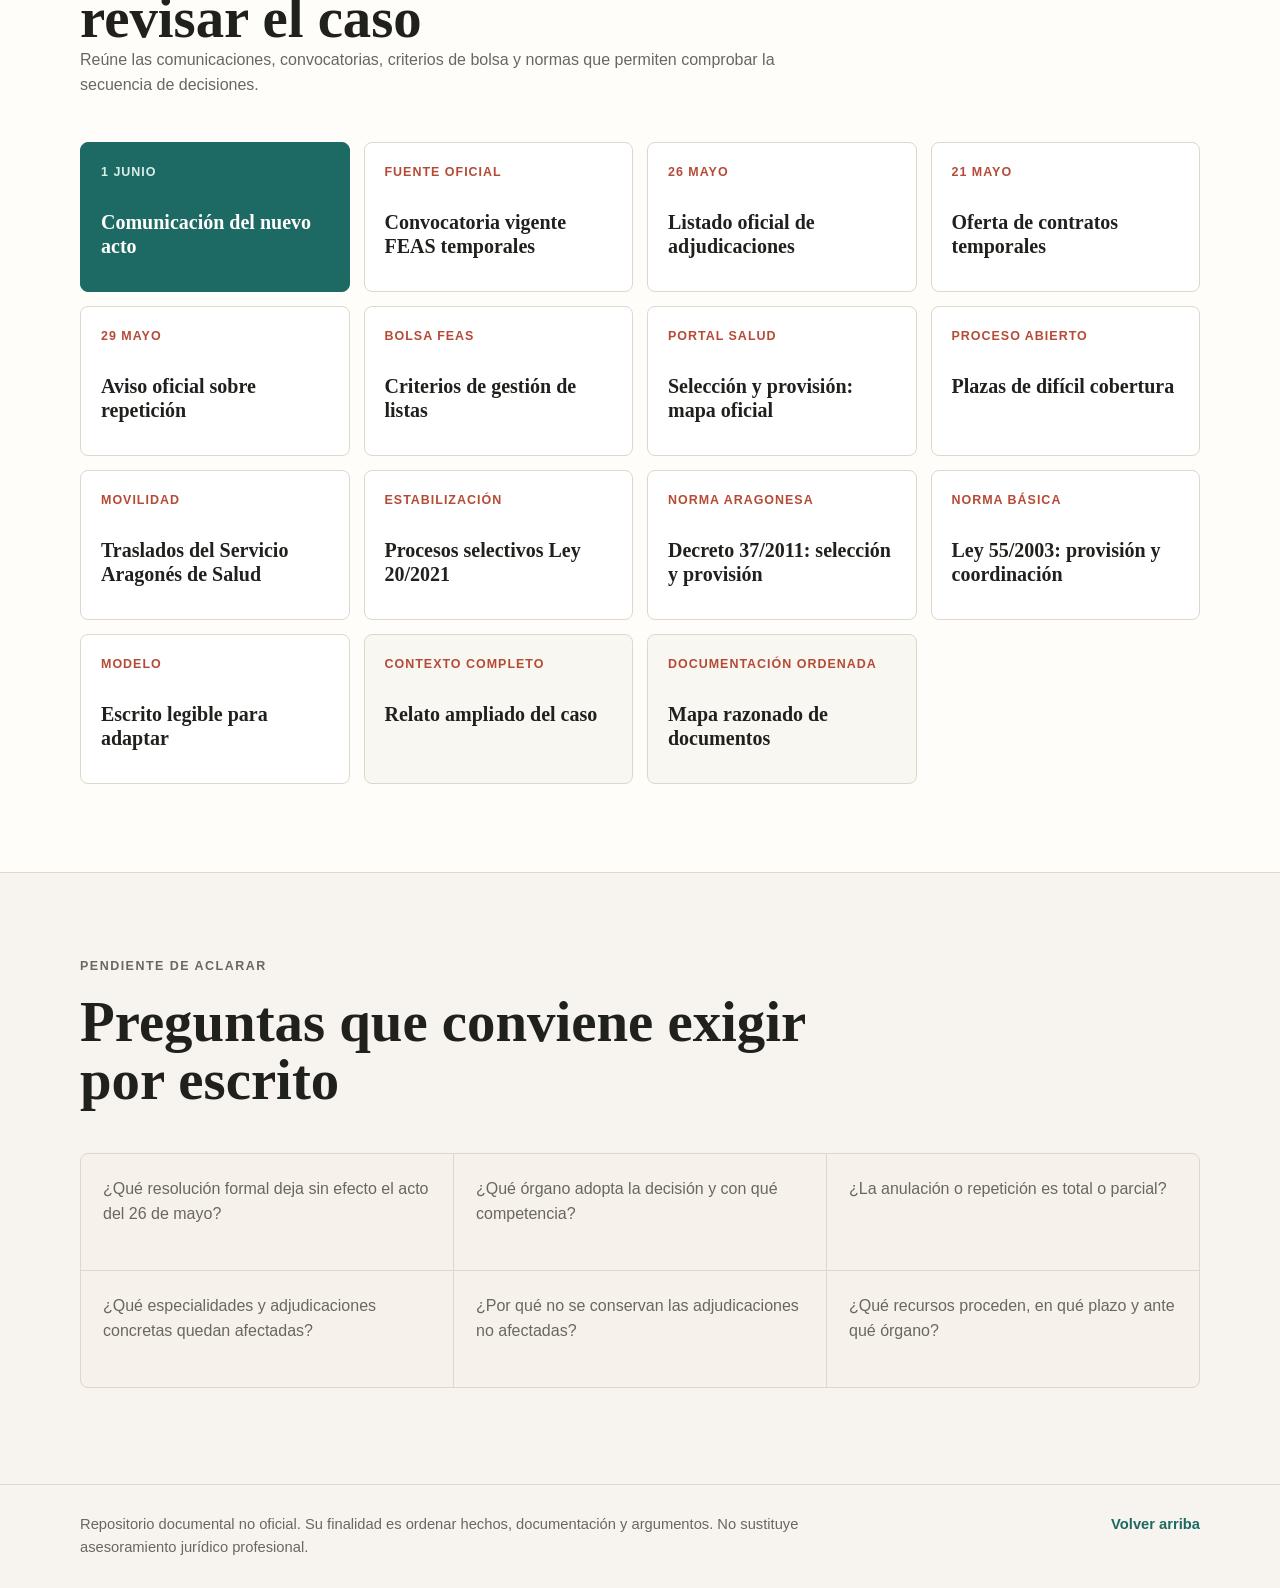
==== commit 6a5dc5c0: "Limpia textos de navegacion publica" ====
--- a/index.html
+++ b/index.html
@@ -189,12 +189,12 @@
           Especialidades afectadas
         </a>
         <a href="#resumen">
-          <span>Lectura fácil</span>
-          Sin abrir Markdown
+          <span>Cronología</span>
+          Qué está ocurriendo
         </a>
         <a href="#documentos">
-          <span>Soporte</span>
-          Documentos y fuentes
+          <span>Fuentes</span>
+          Documentos oficiales
         </a>
       </section>
 
@@ -418,7 +418,7 @@
       <section class="section readable-section" id="resumen">
         <div class="section-heading wide-heading">
           <p class="section-kicker">Resumen visual</p>
-          <h2>Qué pasó, sin tener que abrir los documentos técnicos.</h2>
+          <h2>Qué está pasando, sin exigir leer todos los documentos.</h2>
         </div>
 
         <div class="story-grid">
@@ -485,7 +485,7 @@
           <p class="section-kicker">Documentación</p>
           <h2>Archivos relevantes para revisar el caso</h2>
           <p>
-            Las tarjetas priorizan documentos legibles en navegador. El dossier técnico en Markdown queda como respaldo, no como puerta de entrada principal.
+            Reúne las comunicaciones, convocatorias, criterios de bolsa y normas que permiten comprobar la secuencia de decisiones.
           </p>
         </div>
 
@@ -543,11 +543,11 @@
             <strong>Escrito legible para adaptar</strong>
           </a>
           <a class="doc-card subtle-card" href="02_contexto_y_analisis/CONTEXTO.md">
-            <span>Dossier técnico</span>
-            <strong>Contexto completo en Markdown</strong>
+            <span>Contexto completo</span>
+            <strong>Relato ampliado del caso</strong>
           </a>
           <a class="doc-card subtle-card" href="02_contexto_y_analisis/DOCUMENTACION_OFICIAL.md">
-            <span>Índice técnico</span>
+            <span>Documentación ordenada</span>
             <strong>Mapa razonado de documentos</strong>
           </a>
         </div>
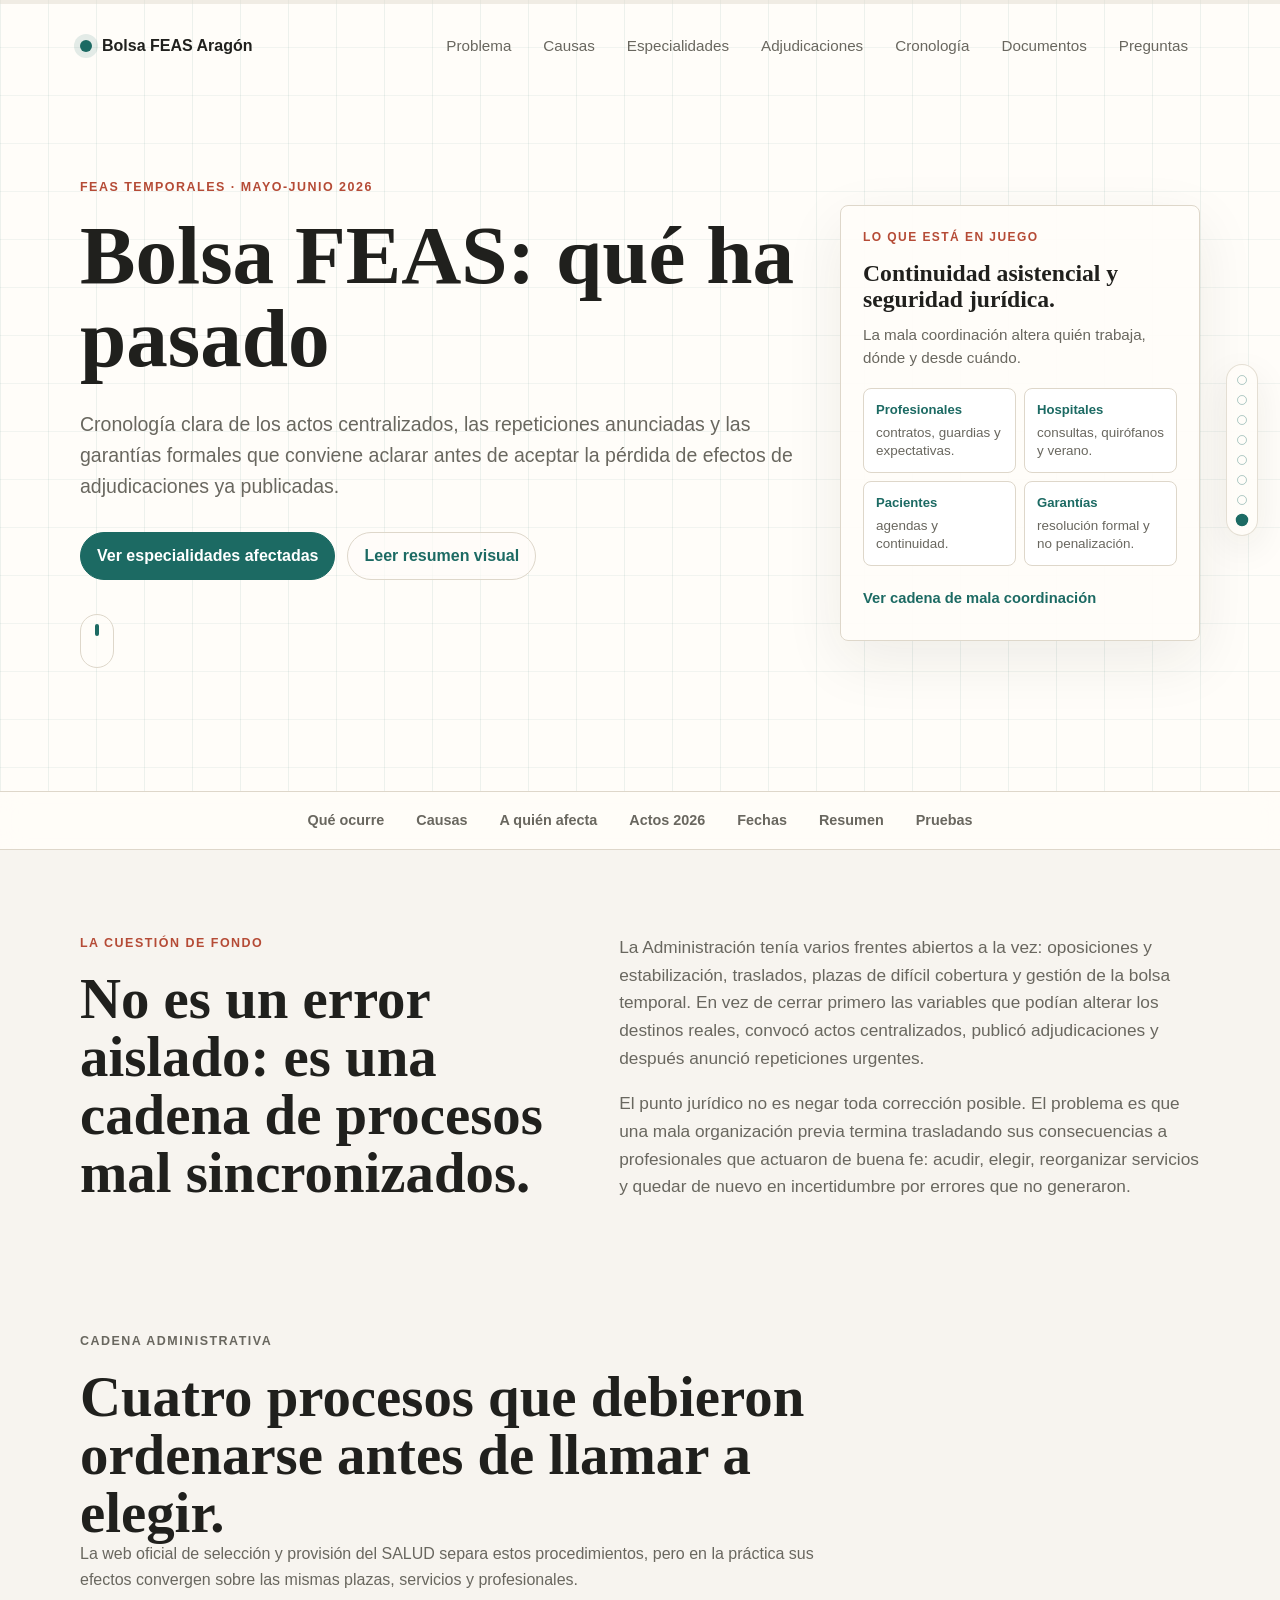
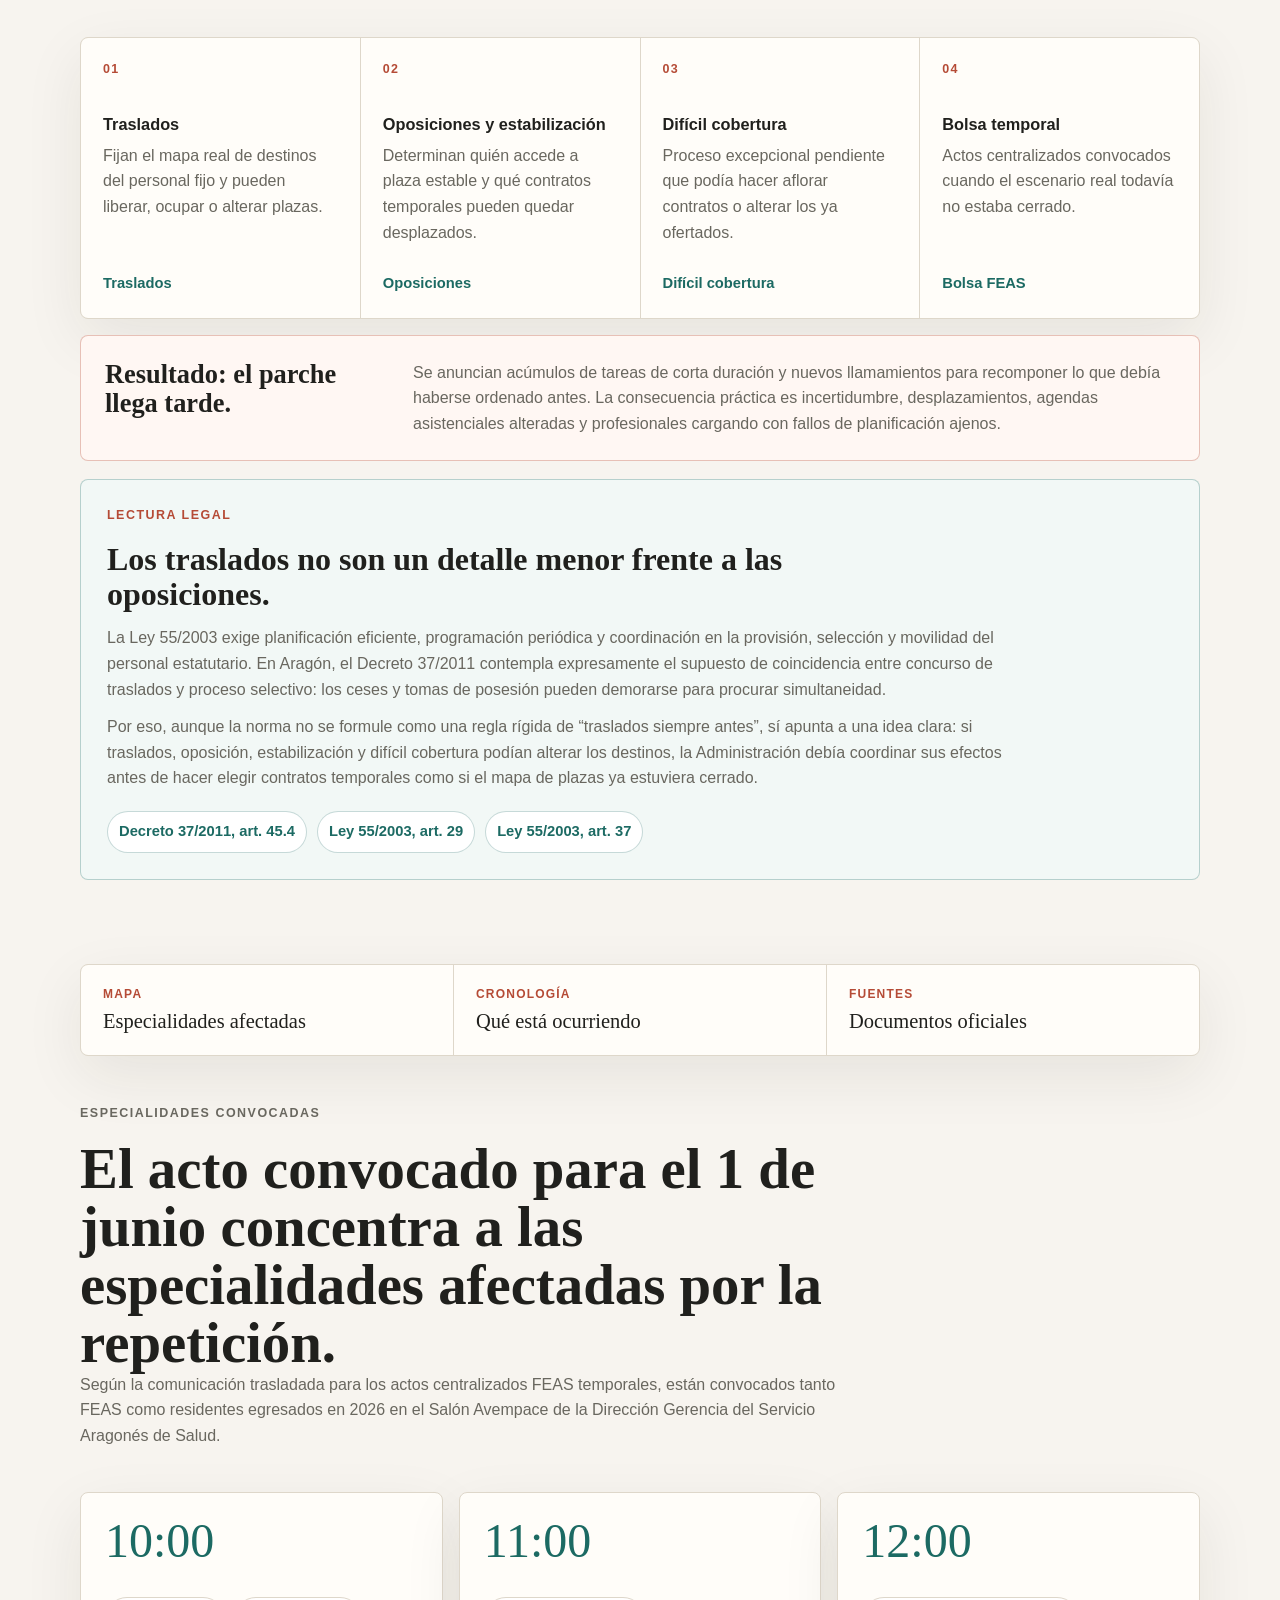
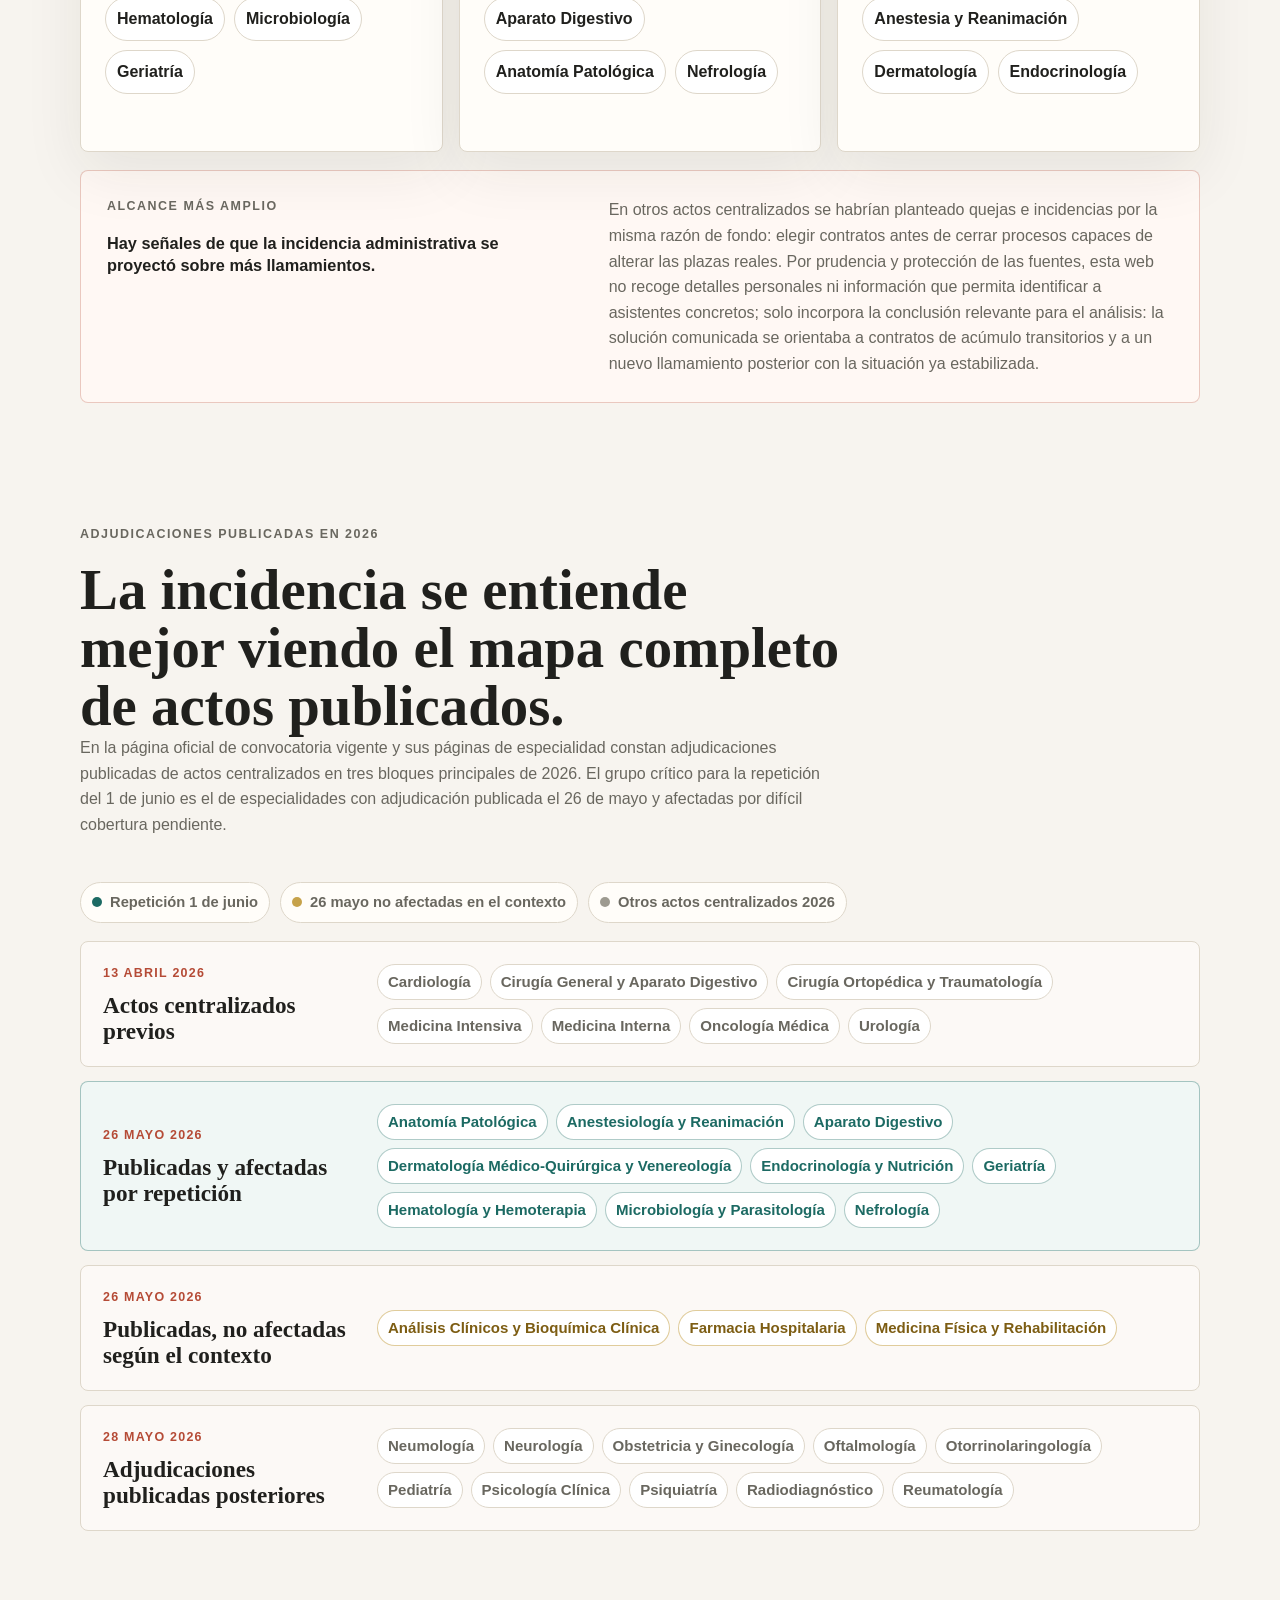
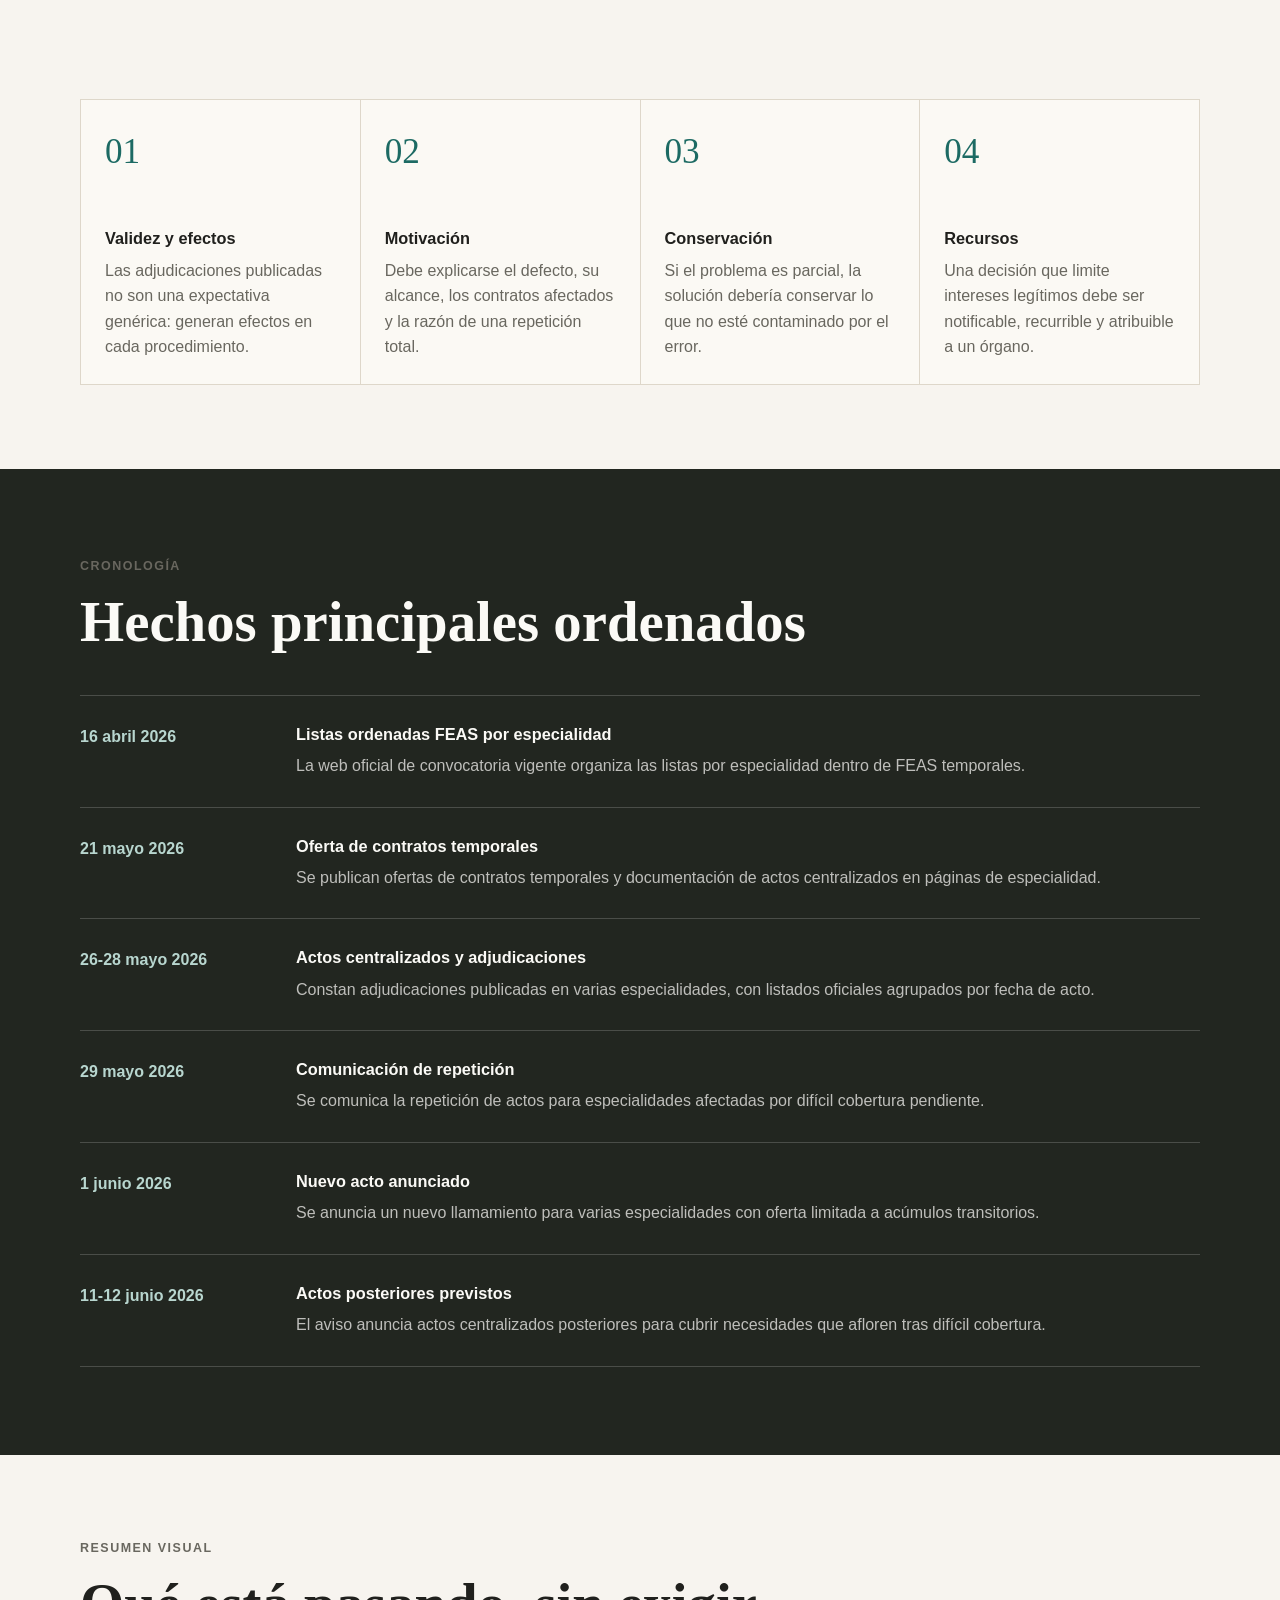
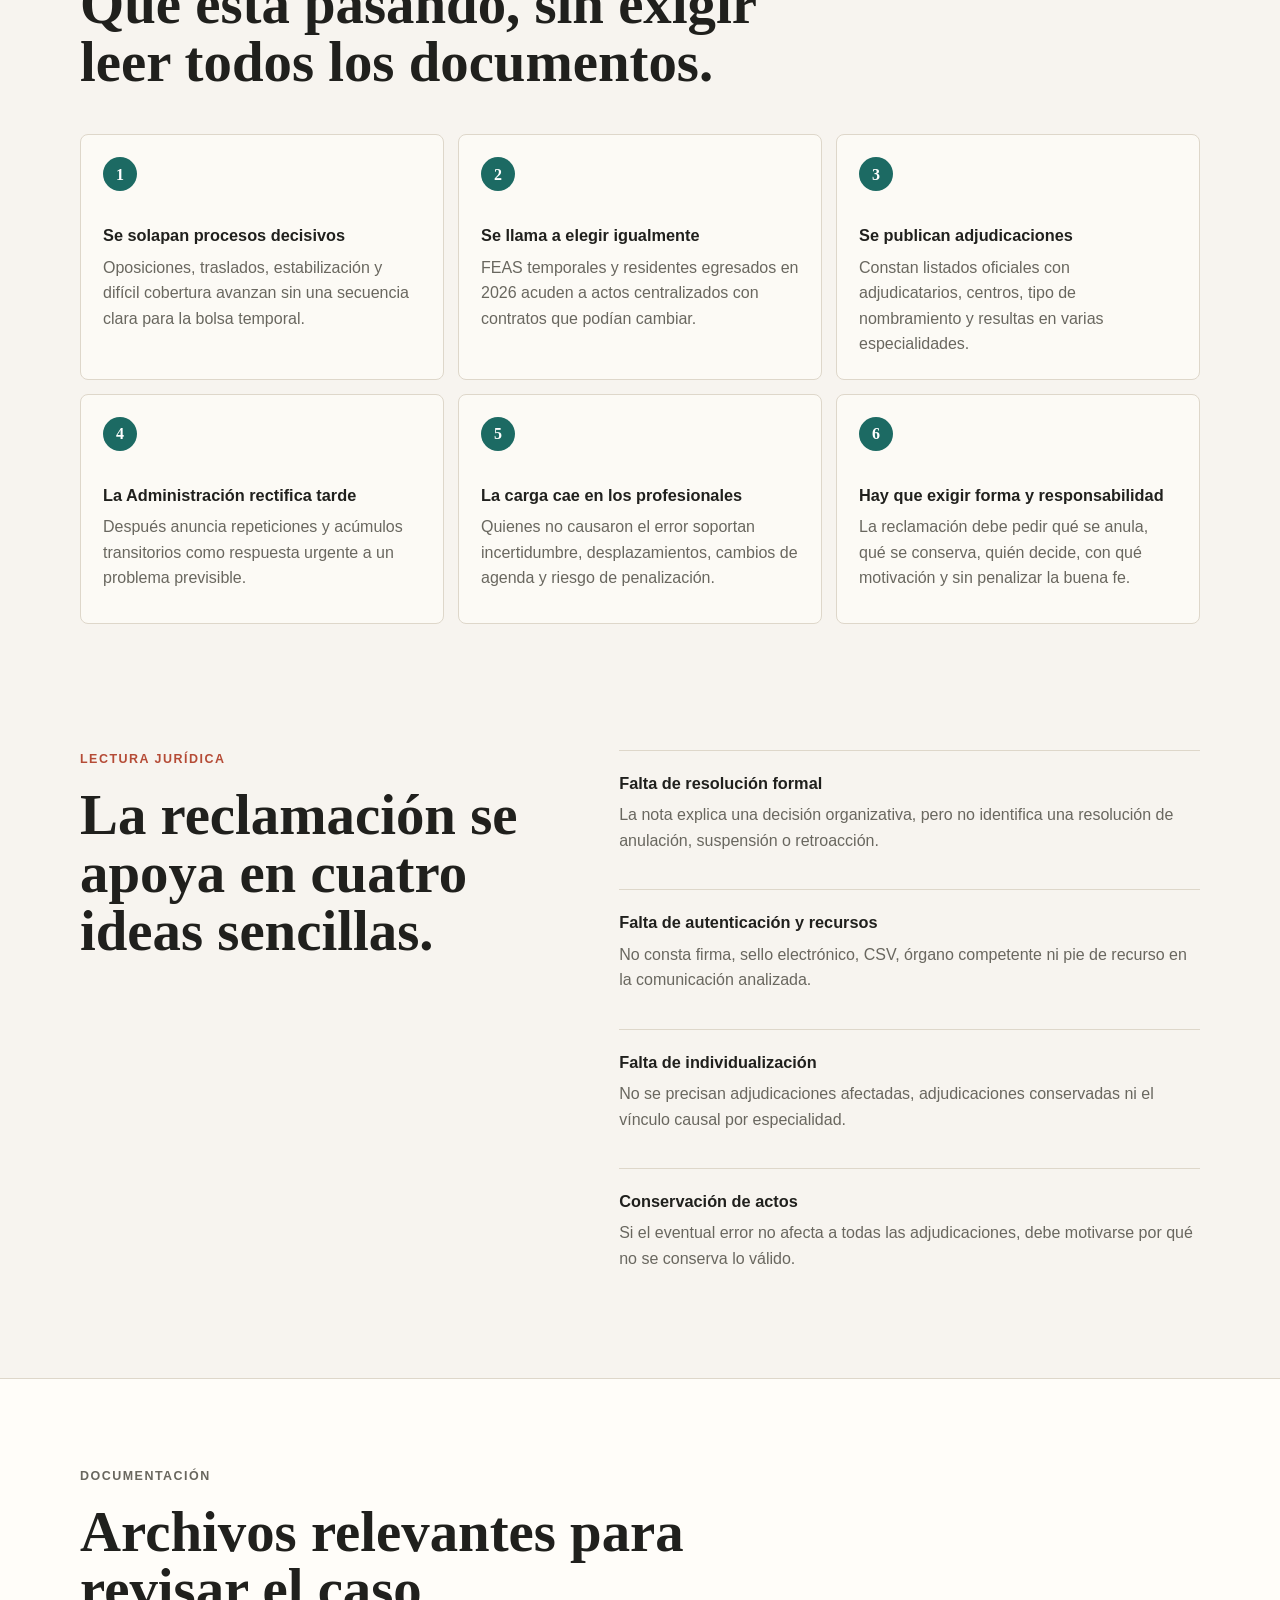
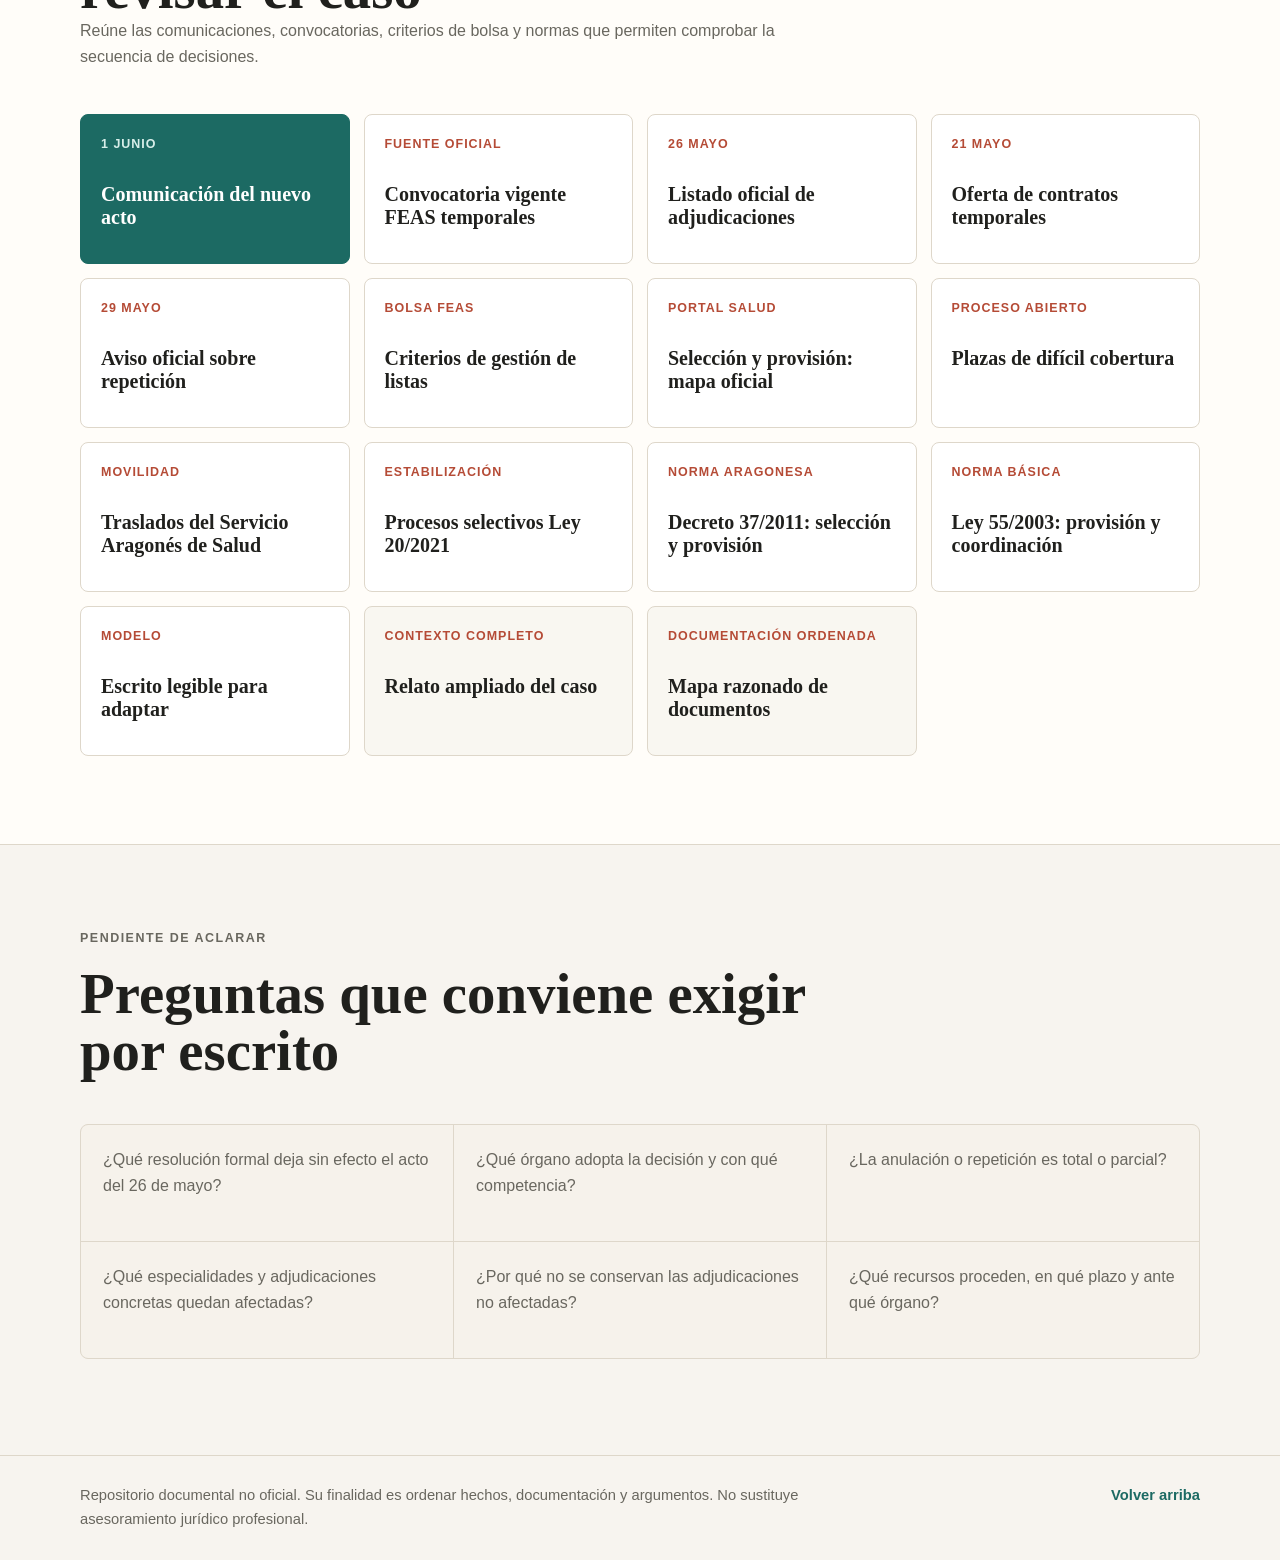
==== commit eabaa666: "Corrige visualizacion de adjudicaciones" ====
--- a/index.html
+++ b/index.html
@@ -385,10 +385,10 @@
             </div>
           </li>
           <li>
-            <time datetime="2026-05-26">26 mayo 2026</time>
+            <time datetime="2026-05-26">26-28 mayo 2026</time>
             <div>
-              <h3>Acto centralizado y adjudicaciones</h3>
-              <p>Constan adjudicaciones publicadas en varias especialidades, con listados oficiales por fecha de acto.</p>
+              <h3>Actos centralizados y adjudicaciones</h3>
+              <p>Constan adjudicaciones publicadas en varias especialidades, con listados oficiales agrupados por fecha de acto.</p>
             </div>
           </li>
           <li>
--- a/styles.css
+++ b/styles.css
@@ -16,6 +16,7 @@
 
 html {
   scroll-behavior: smooth;
+  scroll-padding-top: 64px;
 }
 
 body {
@@ -348,6 +349,10 @@
   padding: 84px 0;
 }
 
+.section[id] {
+  scroll-margin-top: 64px;
+}
+
 .intro-grid,
 .split {
   display: grid;
@@ -639,6 +644,7 @@
 .adjudication-group {
   display: grid;
   grid-template-columns: 250px minmax(0, 1fr);
+  align-items: center;
   gap: 24px;
   padding: 22px;
   border: 1px solid var(--line);
@@ -671,10 +677,15 @@
 .specialty-list {
   display: flex;
   flex-wrap: wrap;
+  align-items: center;
+  align-content: flex-start;
   gap: 8px;
 }
 
 .specialty-list span {
+  display: inline-flex;
+  align-items: center;
+  min-height: 36px;
   padding: 7px 10px;
   border: 1px solid var(--line);
   border-radius: 999px;
@@ -682,6 +693,7 @@
   color: var(--ink);
   font-size: 0.94rem;
   font-weight: 700;
+  line-height: 1.15;
 }
 
 .specialty-list .affected-item {
